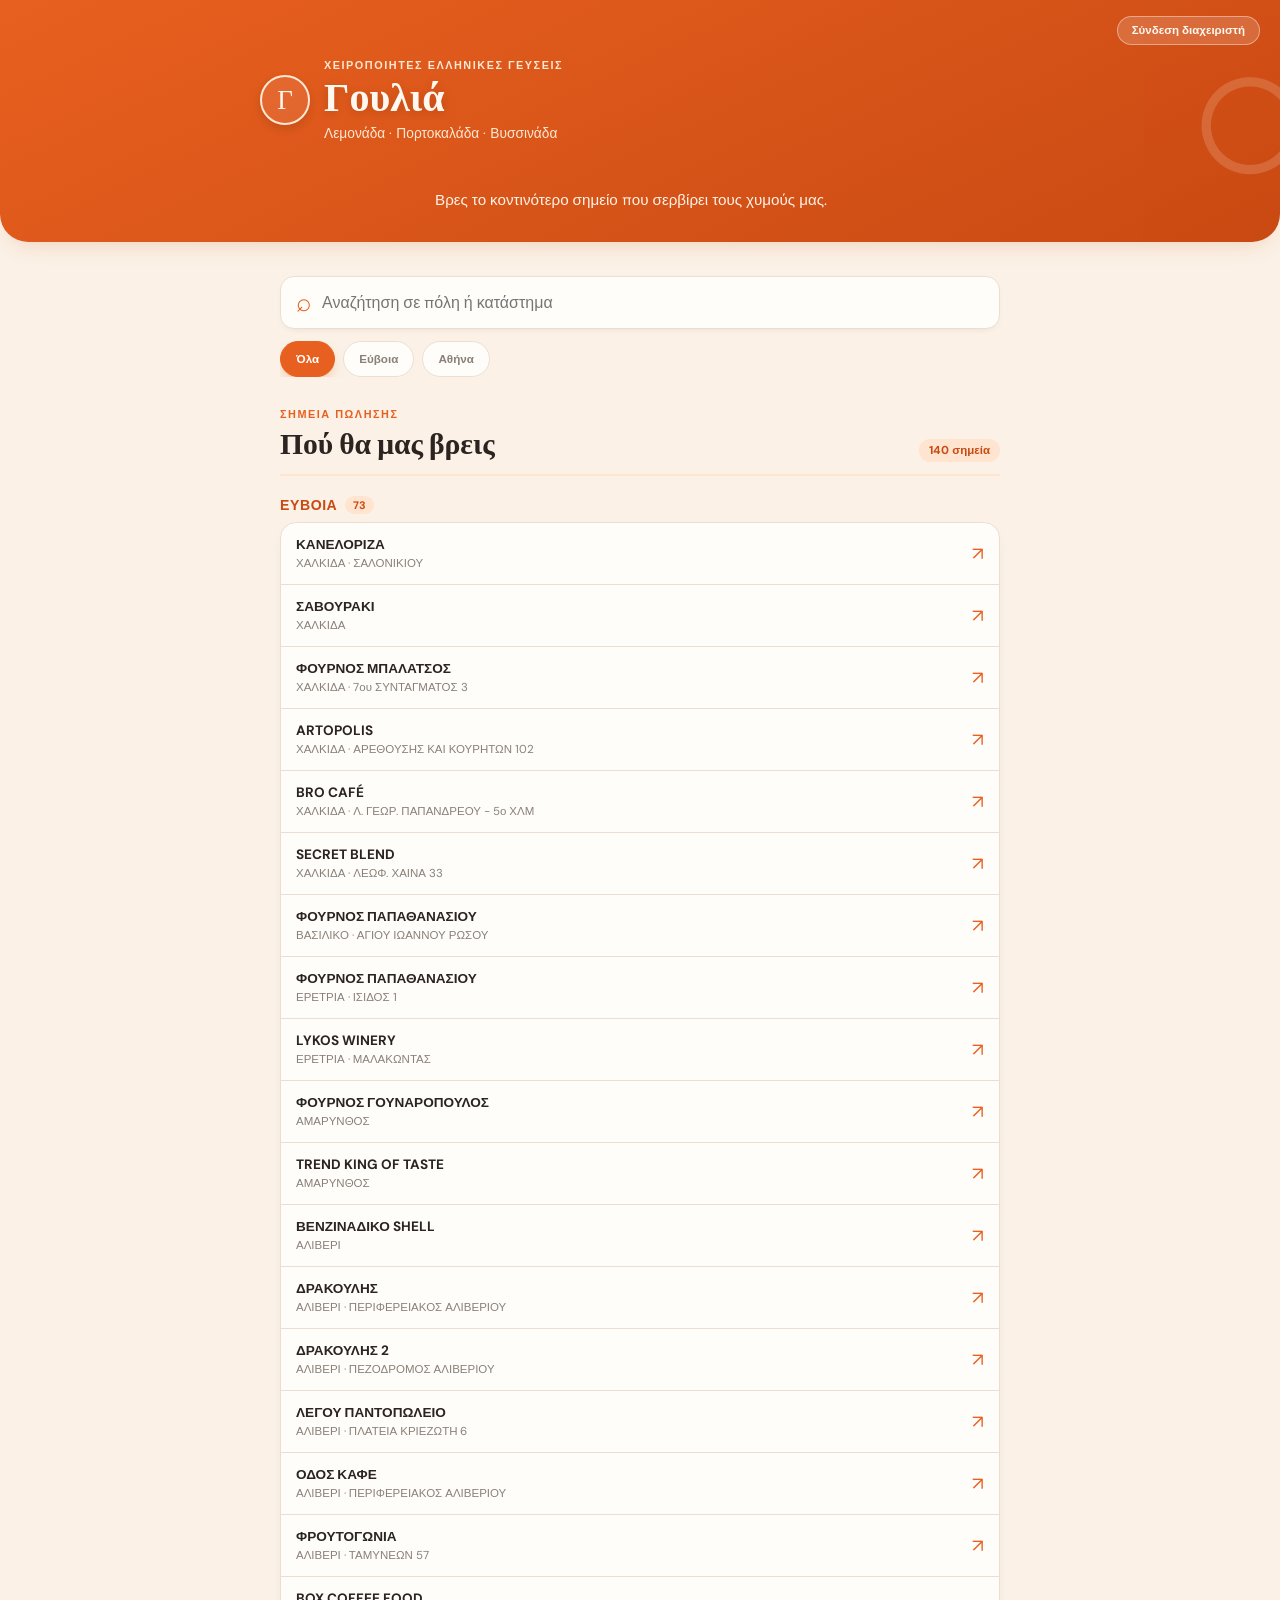
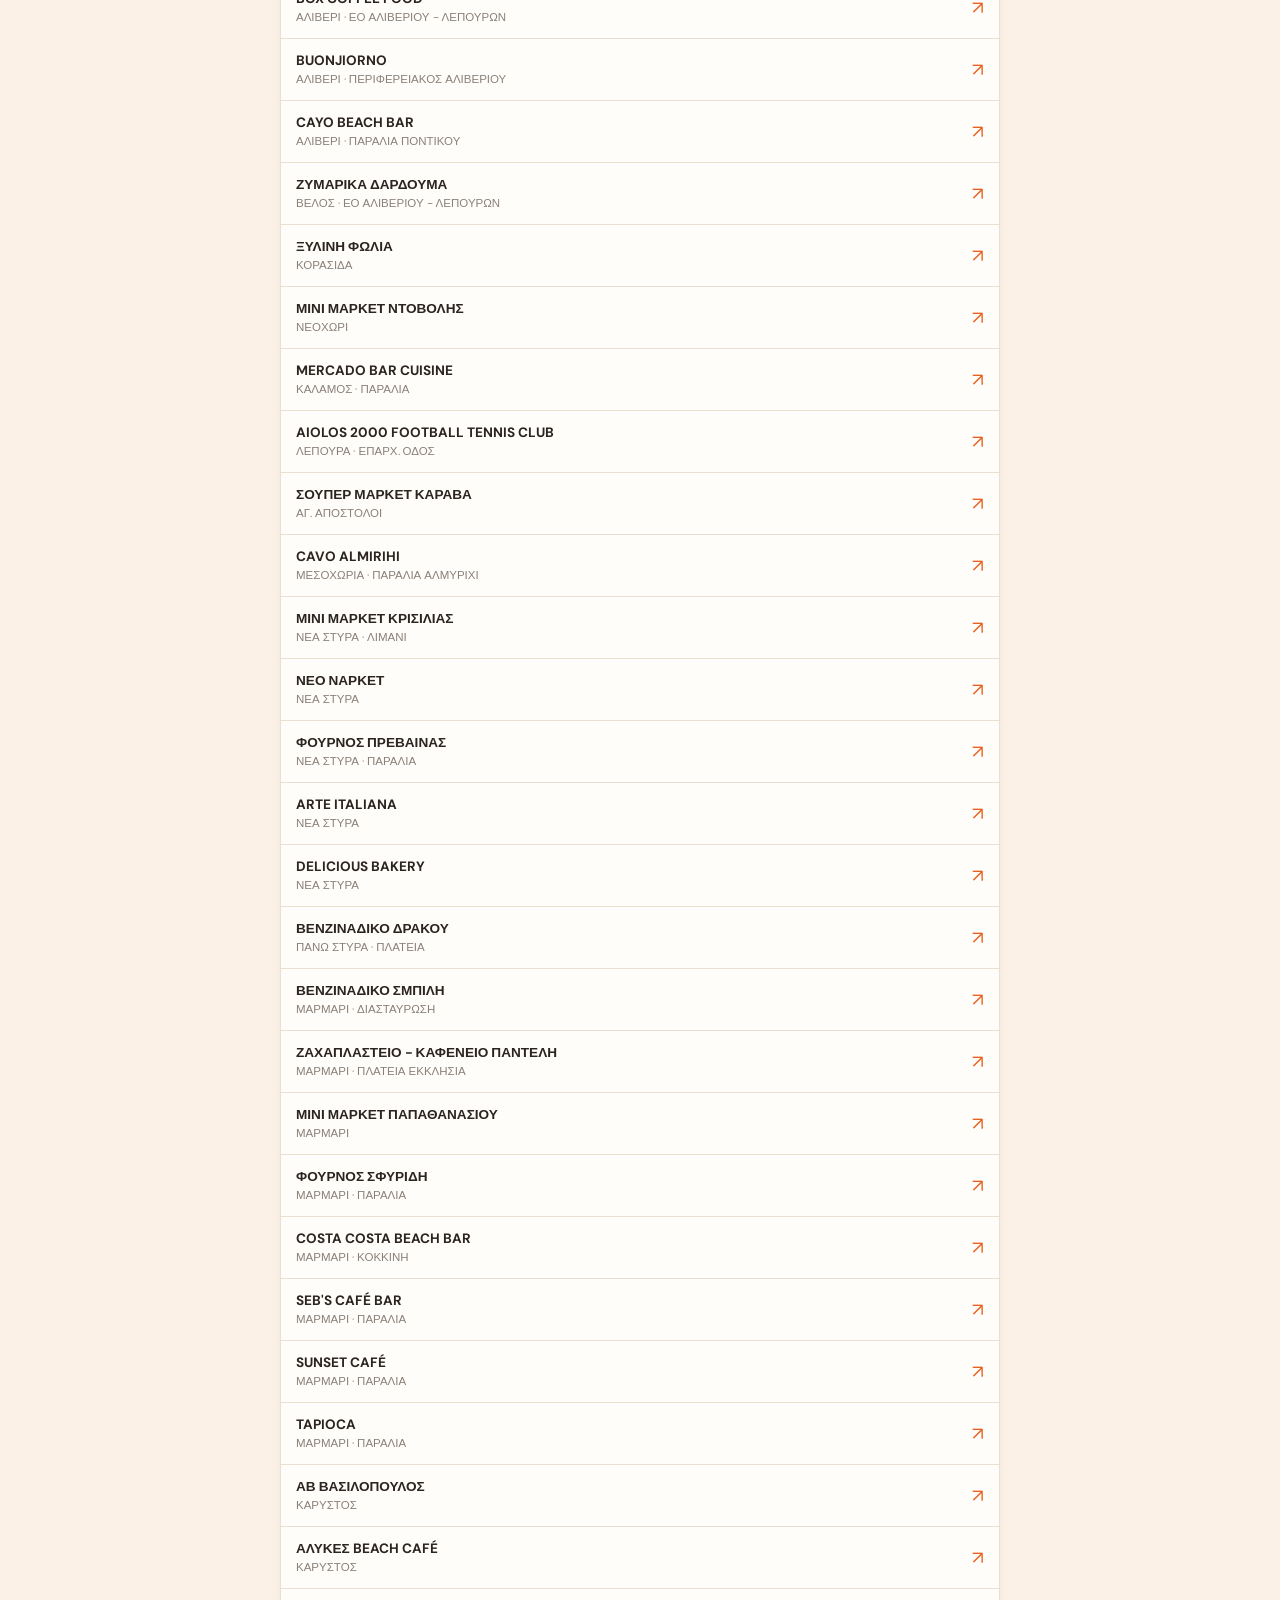
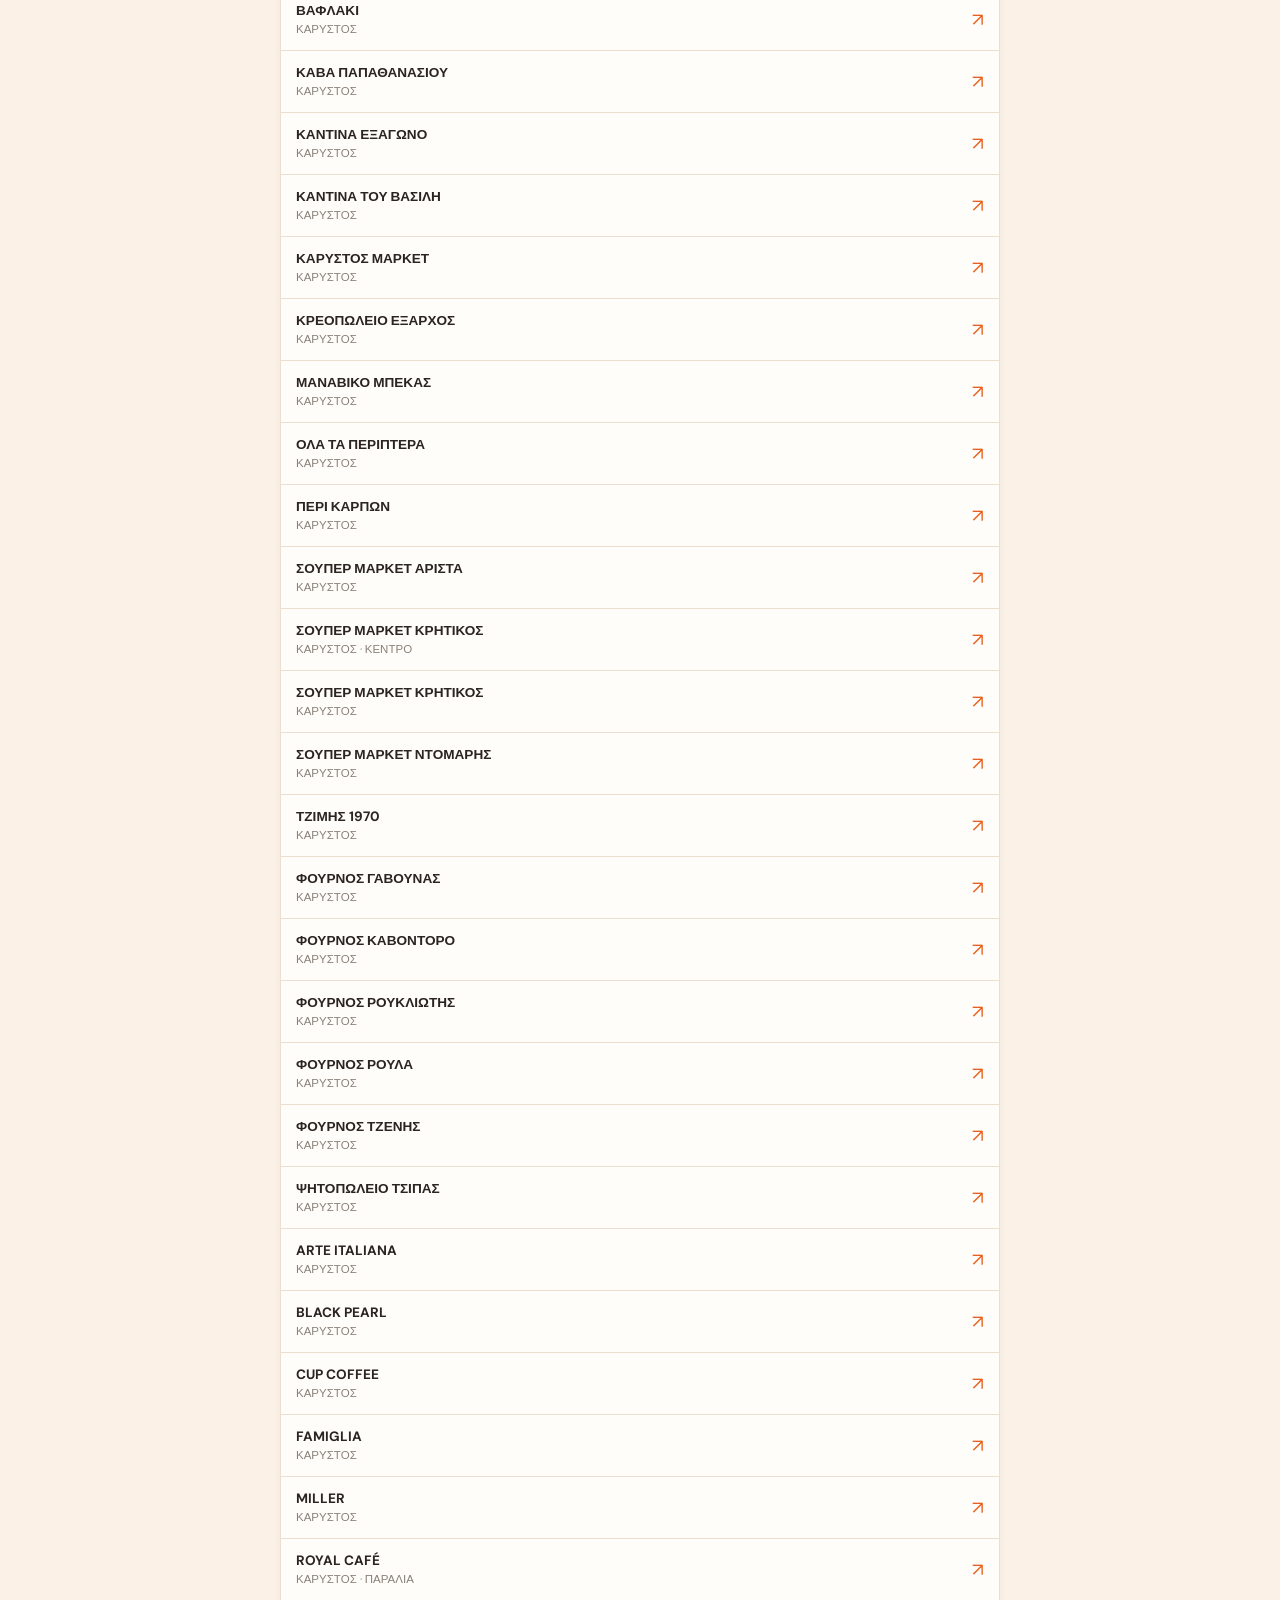
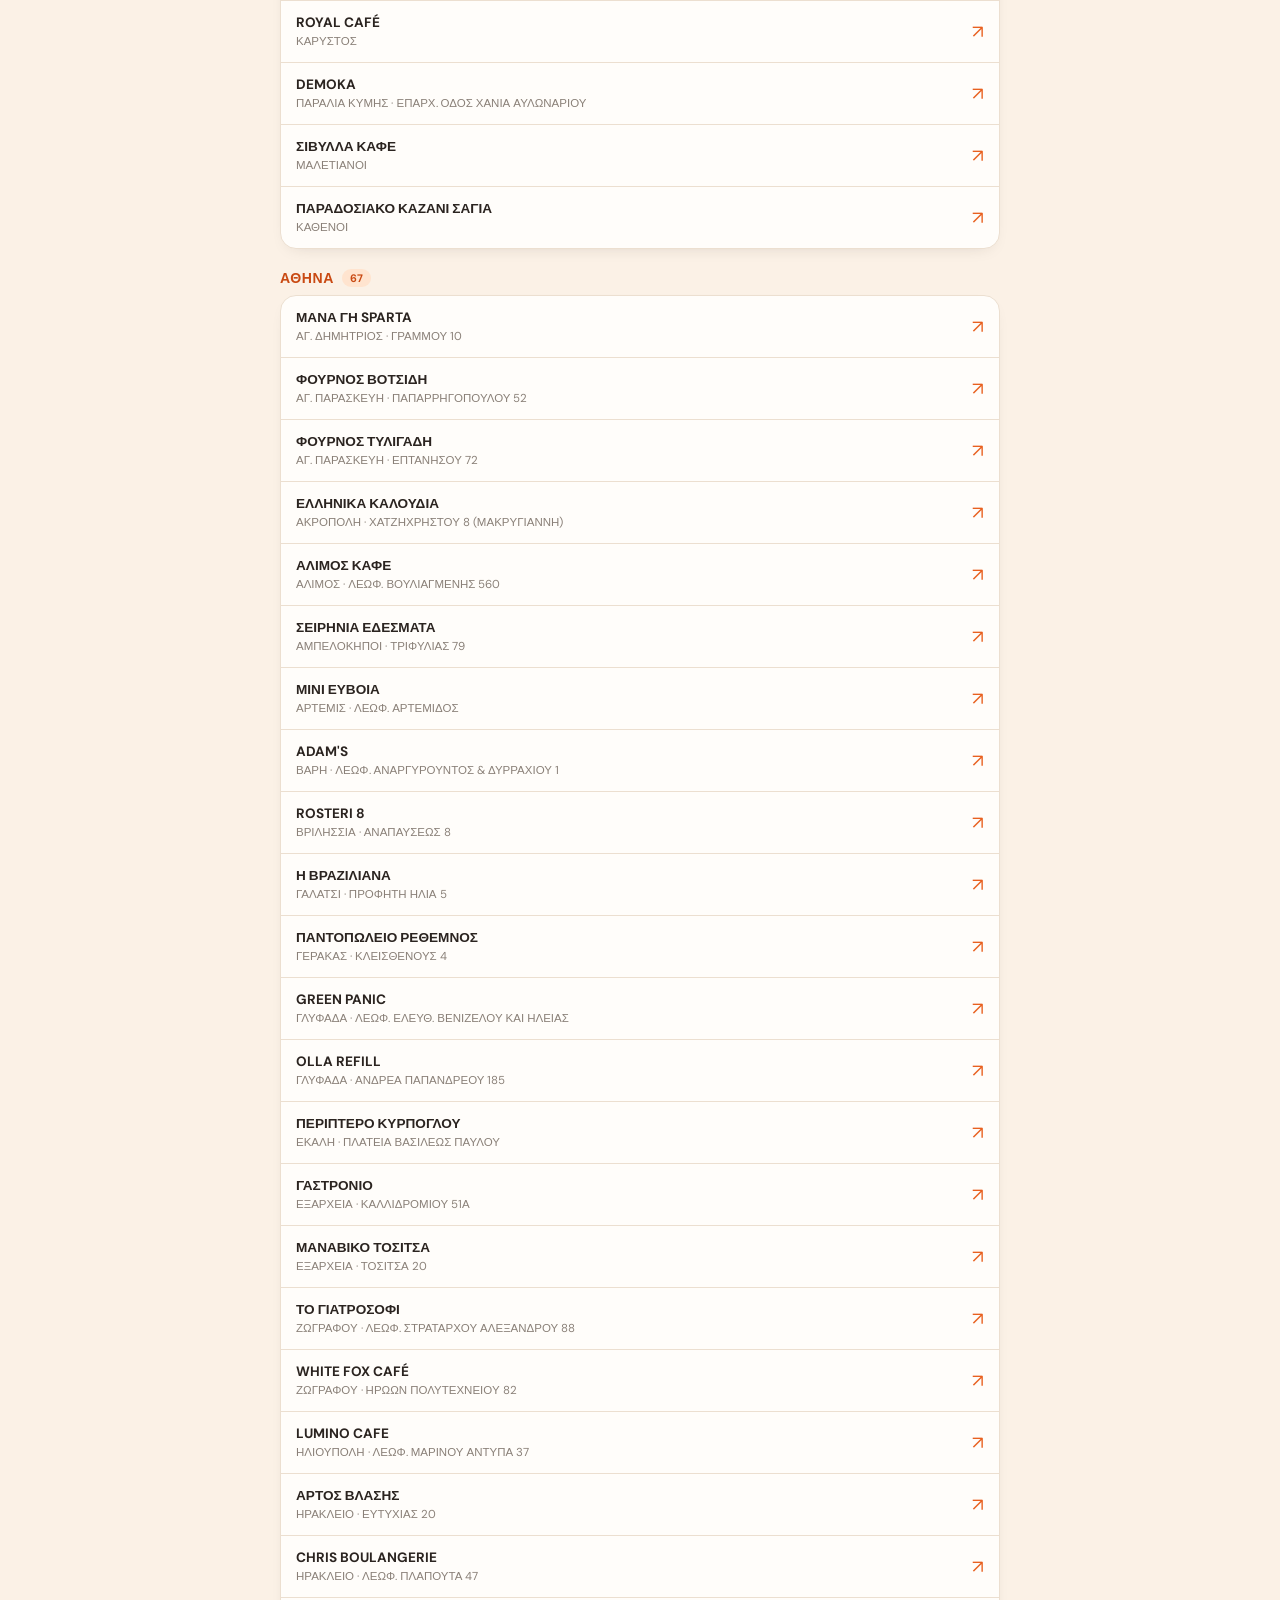
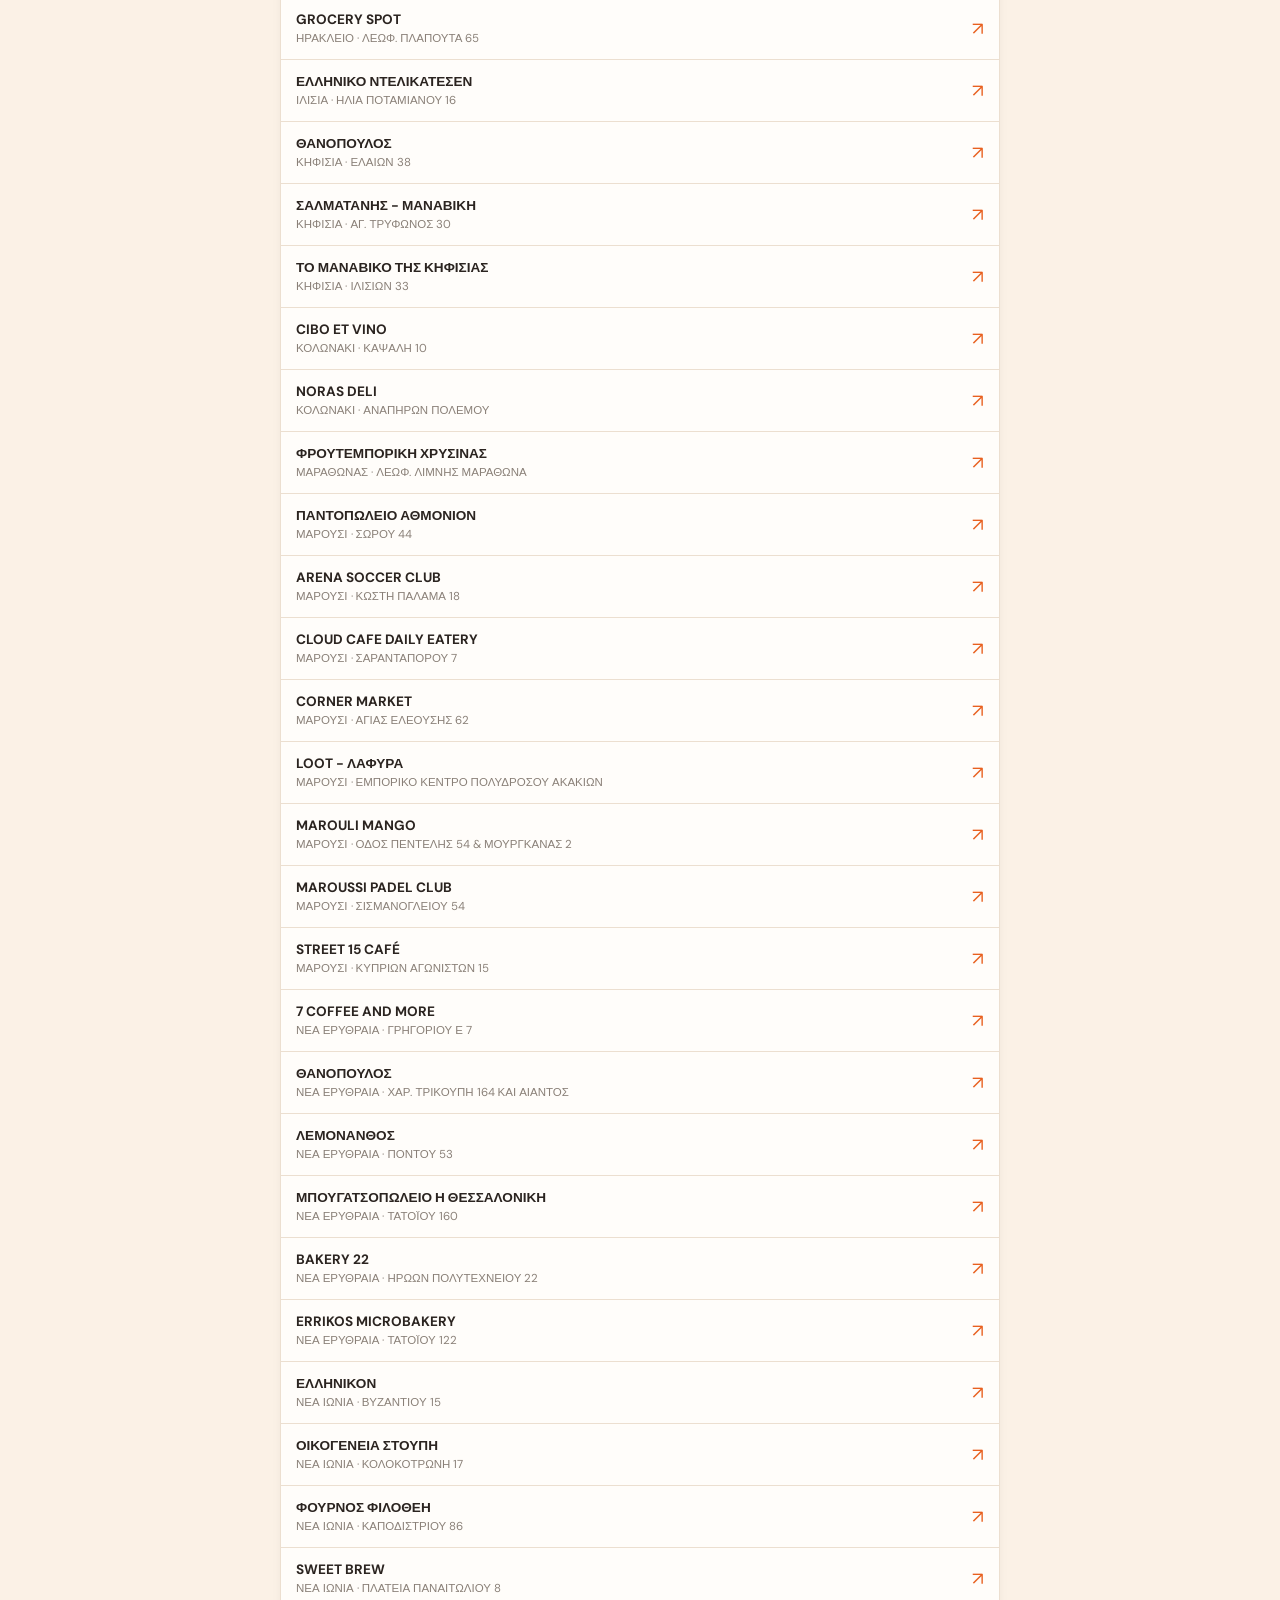
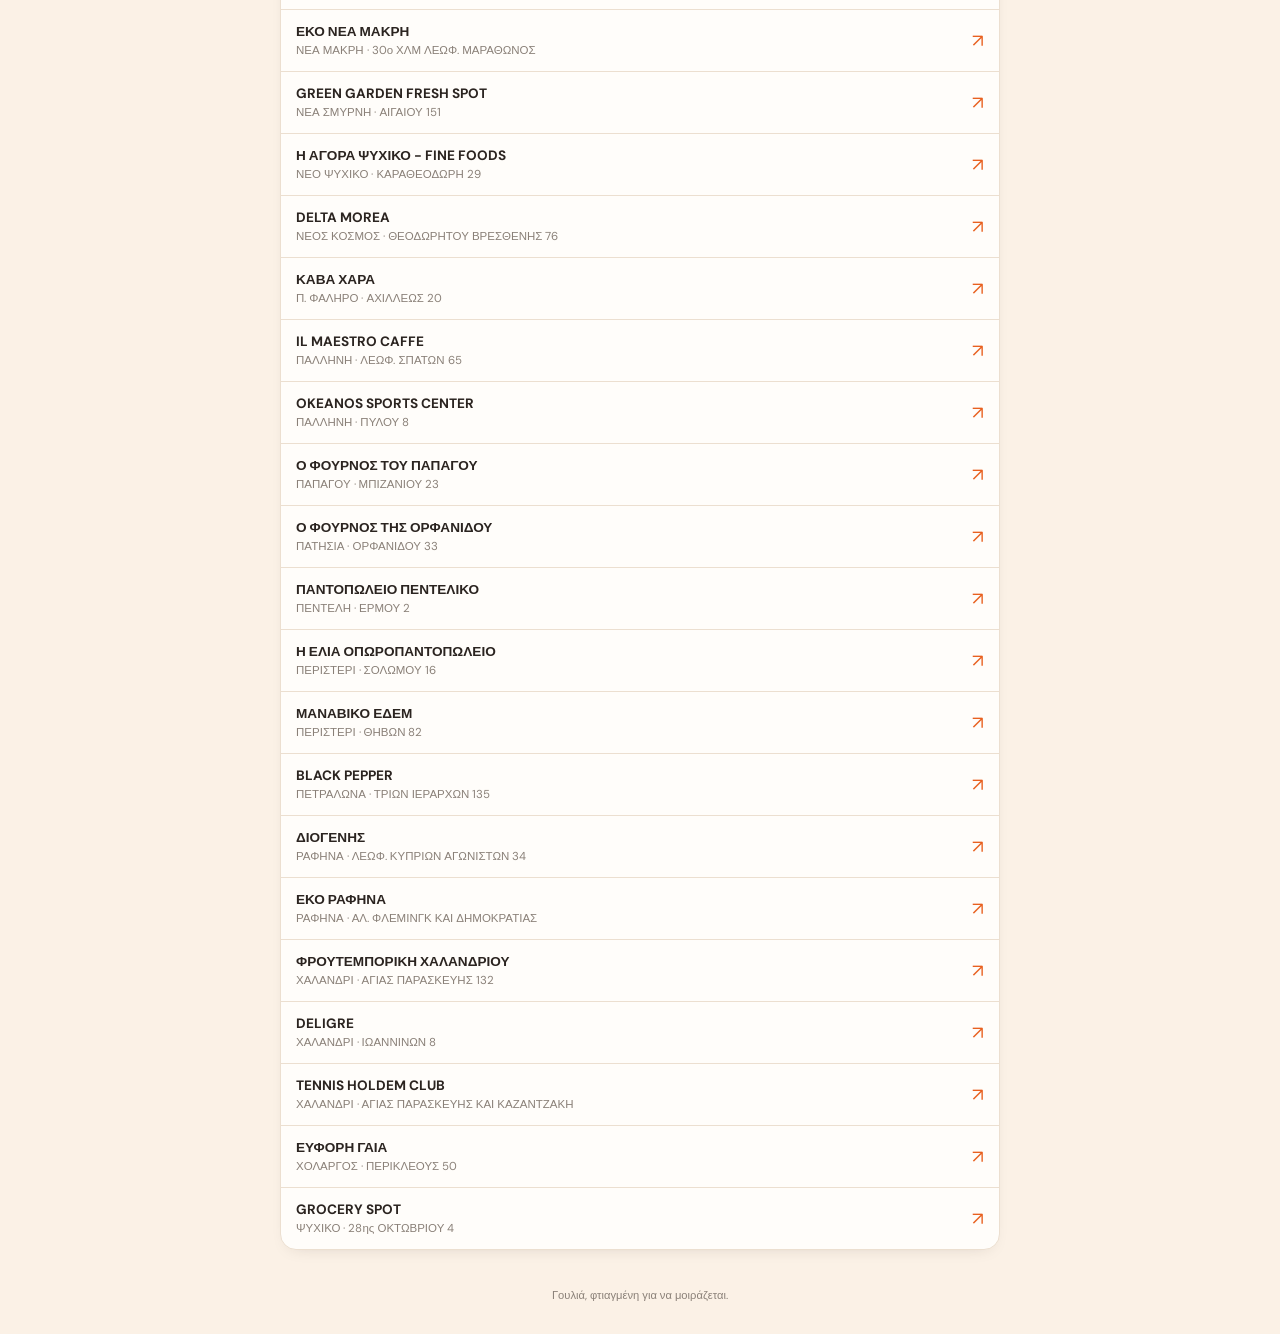
==== index.html @ 00a82ba1 "Update UI" ====
<!DOCTYPE html>
<html lang="el">
<head>
  <meta charset="UTF-8">
  <meta name="viewport" content="width=device-width, initial-scale=1.0">
    <meta name="theme-color" content="#e85d2a">
    <title>Γουλιά | Πού θα μας βρεις</title>
  
  <link rel="stylesheet" href="style.css">
  <link href="https://fonts.googleapis.com/css2?family=Poppins:wght@400;600;700&display=swap" rel="stylesheet">
</head>
<body>

  <header class="hero">
    <a href="?admin=1" id="adminTopLink" class="admin-link-top">Σύνδεση διαχειριστή</a>
    <div class="hero-inner">
      <div class="brand-mark" aria-hidden="true">Γ</div>
      <div>
        <p class="eyebrow">Χειροποίητες ελληνικές γεύσεις</p>
        <h1>Γουλιά</h1>
        <p class="tagline">Λεμονάδα · Πορτοκαλάδα · Βυσσινάδα</p>
      </div>
    </div>
    <div class="hero-copy"><p>Βρες το κοντινότερο σημείο που σερβίρει τους χυμούς μας.</p></div>
  </header>

  <main id="publicView" class="container">
    <section class="toolbar" aria-label="Αναζήτηση σημείων πώλησης">
      <label class="search-field"><span aria-hidden="true">⌕</span><input id="searchInput" type="search" placeholder="Αναζήτηση σε πόλη ή κατάστημα" autocomplete="off"></label>
      <div id="regionFilters" class="region-filters" role="tablist" aria-label="Περιοχή"></div>
    </section>
    <div class="list-heading"><div><p class="eyebrow">Σημεία πώλησης</p><h2>Πού θα μας βρεις</h2></div><span id="resultCount" class="result-count"></span></div>
    <div id="locationsList" class="locations-list"></div>
  </main>

  <main id="loginView" class="container page-view" hidden>
    <div class="list-heading"><div><p class="eyebrow">Περιοχή διαχειριστή</p><h2>Σύνδεση</h2></div></div>
    <form id="loginForm" class="admin-form page-form">
      <label>Όνομα χρήστη<input id="adminUsername" type="text" required autocomplete="username"></label>
      <label>Κωδικός<input id="adminPassword" type="password" required autocomplete="current-password"></label>
      <button class="primary-button" type="submit">Σύνδεση</button>
      <button id="cancelLogin" class="text-button" type="button">Πίσω στη σελίδα</button>
      <p id="loginMessage" class="form-message" role="status"></p>
    </form>
  </main>

  <main id="adminView" class="container page-view" hidden>
    <div class="list-heading"><div><p class="eyebrow">Περιοχή διαχειριστή</p><h2>Διαχείριση καταστημάτων</h2></div><span id="adminCount" class="result-count"></span></div>
    <form id="locationForm" class="admin-form page-form">
      <input type="hidden" id="editingIndex" value="">
      <label>Όνομα καταστήματος<input id="storeName" required></label>
      <label>Πόλη<input id="storeCity" required></label>
      <label>Διεύθυνση / περιοχή<input id="storeAddress"></label>
      <label>Κατηγορία<select id="storeRegion" required></select></label>
      <label id="newRegionLabel" hidden>Νέα κατηγορία<input id="newRegionName" placeholder="π.χ. ΘΕΣΣΑΛΟΝΙΚΗ"></label>
      <div class="form-actions">
        <button id="submitLocation" class="primary-button" type="submit">Προσθήκη καταστήματος</button>
        <button id="cancelEdit" class="text-button" type="button" hidden>Ακύρωση επεξεργασίας</button>
      </div>
      <p id="adminMessage" class="form-message" role="status"></p>
    </form>
    <div id="adminLocationsList" class="admin-list"></div>
  </main>

  <footer class="footer"><span>Γουλιά, φτιαγμένη για να μοιράζεται.</span></footer>

  <script>
    const state = { locations: [], region: 'ALL', query: '' };
    const eviaOrder = ['ΧΑΛΚΙΔΑ', 'ΒΑΣΙΛΙΚΟ', 'ΕΡΕΤΡΙΑ', 'ΑΜΑΡΥΝΘΟΣ', 'ΑΛΙΒΕΡΙ', 'ΒΕΛΟΣ', 'ΚΟΡΑΣΙΔΑ', 'ΝΕΟΧΩΡΙ', 'ΚΑΛΑΜΟΣ', 'ΛΕΠΟΥΡΑ', 'ΑΓ. ΑΠΟΣΤΟΛΟΙ', 'ΜΕΣΟΧΩΡΙΑ', 'ΝΕΑ ΣΤΥΡΑ', 'ΠΑΝΩ ΣΤΥΡΑ', 'ΜΑΡΜΑΡΙ', 'ΚΑΡΥΣΤΟΣ', 'ΠΑΡΑΛΙΑ ΚΥΜΗΣ', 'ΜΑΛΕΤΙΑΝΟΙ', 'ΚΑΘΕΝΟΙ'];
    // Εύβοια πρώτη, μετά Αθήνα (ΑΤΤΙΚΗ) — σταθερή σειρά ανεξάρτητα από τη σειρά στο data.json
    const regionOrder = ['ΕΥΒΟΙΑ', 'ΑΤΤΙΚΗ'];
    const regionLabels = { 'ΕΥΒΟΙΑ': 'Εύβοια', 'ΑΤΤΙΚΗ': 'Αθήνα' };
    const publicView = document.getElementById('publicView');
    const loginView = document.getElementById('loginView');
    const adminView = document.getElementById('adminView');

    async function loadLocations() {
      try {
        const response = await fetch('data.json');
          if (!response.ok) throw new Error('Data unavailable');
        const allLocations = await response.json();
          state.locations = allLocations; renderFilters(); renderLocations();
      } catch (error) {
          document.getElementById('locationsList').innerHTML = '<p class="no-results">Δεν ήταν δυνατή η φόρτωση των σημείων.</p>';
      }
    }

      function normalize(value) { return value.normalize('NFD').replace(/[\u0300-\u036f]/g, '').toLowerCase(); }

      function renderFilters() {
        const regions = ['ALL', ...regionOrder.filter(region => state.locations.some(location => location.region === region))];
        document.getElementById('regionFilters').innerHTML = regions.map(region => `<button class="filter-button ${state.region === region ? 'active' : ''}" data-region="${region}" role="tab" aria-selected="${state.region === region}">${region === 'ALL' ? 'Όλα' : (regionLabels[region] || region)}</button>`).join('');
        document.querySelectorAll('[data-region]').forEach(button => button.addEventListener('click', () => { state.region = button.dataset.region; renderFilters(); renderLocations(); }));
      }

      function renderLocations() {
        const query = normalize(state.query);
        const filtered = state.locations.filter(location => (state.region === 'ALL' || location.region === state.region) && normalize(`${location.name} ${location.city} ${location.address}`).includes(query));
        const grouped = filtered.reduce((groups, location) => { (groups[location.region] ||= []).push(location); return groups; }, {});
      const listContainer = document.getElementById('locationsList');
        document.getElementById('resultCount').textContent = `${filtered.length} σημεία`;
        const regions = regionOrder.filter(region => grouped[region]);
        listContainer.innerHTML = regions.map(region => {
          const items = grouped[region].slice().sort((a, b) => {
            const cityDiff = region === 'ΕΥΒΟΙΑ'
              ? (eviaOrder.indexOf(a.city) < 0 ? 999 : eviaOrder.indexOf(a.city)) - (eviaOrder.indexOf(b.city) < 0 ? 999 : eviaOrder.indexOf(b.city))
              : a.city.localeCompare(b.city, 'el');
            return cityDiff !== 0 ? cityDiff : a.name.localeCompare(b.name, 'el');
          });
          return `<section class="city-group"><div class="city-heading"><h3>${regionLabels[region] || region}</h3><span>${items.length}</span></div><div class="store-list">${items.map(location => `<a class="store-row" href="https://www.google.com/maps/search/?api=1&query=${encodeURIComponent(`${location.name} ${location.address} ${location.city}`)}" target="_blank" rel="noopener"><span class="store-info"><strong>${location.name}</strong><small>${[location.city, location.address].filter(Boolean).join(' · ') || 'Χωρίς καταχωρημένη διεύθυνση'}</small></span><span class="map-arrow" aria-hidden="true">↗</span></a>`).join('')}</div></section>`;
        }).join('') || '<p class="no-results">Δεν βρέθηκαν σημεία με αυτά τα κριτήρια.</p>';
    }

      document.getElementById('searchInput').addEventListener('input', event => { state.query = event.target.value; renderLocations(); });

      let isAdmin = false;

      function updateAdminUI() {
        document.getElementById('adminTopLink').textContent = isAdmin ? 'Αποσύνδεση' : 'Σύνδεση διαχειριστή';
      }

      function showView(view) {
        publicView.hidden = view !== 'public';
        loginView.hidden = view !== 'login';
        adminView.hidden = view !== 'admin';
      }

      function populateRegionSelect() {
        const select = document.getElementById('storeRegion');
        const previousValue = select.value;
        select.innerHTML = regionOrder.map(region => `<option value="${region}">${regionLabels[region] || region}</option>`).join('') + '<option value="__new__">+ Νέα κατηγορία</option>';
        select.value = regionOrder.includes(previousValue) ? previousValue : regionOrder[0];
      }

      function resetLocationForm() {
        document.getElementById('locationForm').reset();
        document.getElementById('editingIndex').value = '';
        document.getElementById('newRegionLabel').hidden = true;
        document.getElementById('submitLocation').textContent = 'Προσθήκη καταστήματος';
        document.getElementById('cancelEdit').hidden = true;
        populateRegionSelect();
      }

      function renderAdminList() {
        document.getElementById('adminCount').textContent = `${state.locations.length} σημεία`;
        document.getElementById('adminLocationsList').innerHTML = state.locations.map((location, index) => `<div class="admin-row"><span class="store-info"><strong>${location.name}</strong><small>${regionLabels[location.region] || location.region} · ${[location.city, location.address].filter(Boolean).join(' · ')}</small></span><span class="admin-row-actions"><button type="button" class="text-button" data-edit="${index}">Επεξεργασία</button><button type="button" class="text-button danger" data-delete="${index}">Διαγραφή</button></span></div>`).join('') || '<p class="no-results">Δεν υπάρχουν καταστήματα.</p>';
        document.querySelectorAll('[data-edit]').forEach(button => button.addEventListener('click', () => startEdit(Number(button.dataset.edit))));
        document.querySelectorAll('[data-delete]').forEach(button => button.addEventListener('click', () => deleteLocation(Number(button.dataset.delete))));
      }

      function startEdit(index) {
        const location = state.locations[index];
        populateRegionSelect();
        if (!regionOrder.includes(location.region)) { regionOrder.push(location.region); regionLabels[location.region] = location.region; populateRegionSelect(); }
        document.getElementById('editingIndex').value = index;
        document.getElementById('storeName').value = location.name;
        document.getElementById('storeCity').value = location.city;
        document.getElementById('storeAddress').value = location.address || '';
        document.getElementById('storeRegion').value = location.region;
        document.getElementById('newRegionLabel').hidden = true;
        document.getElementById('submitLocation').textContent = 'Αποθήκευση αλλαγών';
        document.getElementById('cancelEdit').hidden = false;
        document.getElementById('adminMessage').textContent = '';
        document.getElementById('storeName').focus();
      }

      function deleteLocation(index) {
        if (!confirm(`Διαγραφή του "${state.locations[index].name}";`)) return;
        state.locations.splice(index, 1);
        renderFilters(); renderLocations(); renderAdminList();
        document.getElementById('adminMessage').textContent = 'Διαγράφηκε.';
      }

      if (new URLSearchParams(location.search).has('admin')) showView('login');

      document.getElementById('adminTopLink').addEventListener('click', event => {
        event.preventDefault();
        if (isAdmin) { isAdmin = false; updateAdminUI(); showView('public'); }
        else { showView('login'); }
      });
      document.getElementById('cancelLogin').addEventListener('click', () => showView('public'));
      document.getElementById('loginForm').addEventListener('submit', event => {
        event.preventDefault();
        isAdmin = true;
        event.target.reset();
        document.getElementById('loginMessage').textContent = '';
        updateAdminUI();
        resetLocationForm();
        renderAdminList();
        showView('admin');
      });
      document.getElementById('storeRegion').addEventListener('change', event => {
        const isNew = event.target.value === '__new__';
        document.getElementById('newRegionLabel').hidden = !isNew;
        if (isNew) document.getElementById('newRegionName').focus();
      });
      document.getElementById('cancelEdit').addEventListener('click', () => resetLocationForm());
      document.getElementById('locationForm').addEventListener('submit', event => {
        event.preventDefault();
        let region = document.getElementById('storeRegion').value;
        if (region === '__new__') {
          const typedName = document.getElementById('newRegionName').value.trim();
          if (!typedName) { document.getElementById('adminMessage').textContent = 'Γράψε όνομα κατηγορίας.'; return; }
          region = typedName.toUpperCase();
          if (!regionOrder.includes(region)) { regionOrder.push(region); regionLabels[region] = typedName; }
        }
        const location = { name: document.getElementById('storeName').value, city: document.getElementById('storeCity').value, address: document.getElementById('storeAddress').value, region };
        const editingIndex = document.getElementById('editingIndex').value;
        const message = editingIndex === ''
          ? (state.locations.push(location), 'Προστέθηκε στη λίστα αυτής της συνεδρίας.')
          : (state.locations[Number(editingIndex)] = location, 'Ενημερώθηκε.');
        renderFilters(); renderLocations(); renderAdminList(); resetLocationForm();
        document.getElementById('adminMessage').textContent = message;
      });
    loadLocations();
  </script>
</body>
</html>
---- style.css ----
@import url('https://fonts.googleapis.com/css2?family=DM+Sans:wght@400;500;700&family=Fraunces:opsz,wght@9..144,600&display=swap');

:root {
  --ink: #2b2420;
  --muted: #8a8078;
  --cream: #fbf1e6;
  --paper: #fffdfa;
  --orange: #e8601f;
  --orange-dark: #c94a13;
  --orange-soft: #ffe4cf;
  --line: #ecdfd0;
  --shadow: 0 10px 24px -12px rgba(200, 90, 30, 0.28);
}

* {
  box-sizing: border-box;
  margin: 0;
  padding: 0;
}

body {
  background: var(--cream);
  color: var(--ink);
  font-family: 'DM Sans', sans-serif;
  padding-bottom: 32px;
}

.hero {
  background: linear-gradient(155deg, var(--orange) 0%, var(--orange-dark) 100%);
  color: #fff8f0;
  padding: 44px 20px 32px;
  position: relative;
  overflow: hidden;
  border-radius: 0 0 28px 28px;
  box-shadow: var(--shadow);
}

.admin-link-top {
  position: absolute;
  top: 16px;
  right: 20px;
  z-index: 2;
  color: #fff8f0;
  background: rgba(255, 255, 255, 0.16);
  border: 1px solid rgba(255, 255, 255, 0.4);
  border-radius: 999px;
  padding: 6px 14px;
  font-size: .72rem;
  font-weight: 700;
  text-decoration: none;
  white-space: nowrap;
  transition: background .2s ease;
}

.admin-link-top:hover { background: rgba(255, 255, 255, 0.28); }

.hero::after {
  content: '○';
  color: #ffe8d3;
  font-family: Georgia, serif;
  font-size: 220px;
  line-height: 0;
  position: absolute;
  right: -34px;
  top: 118px;
  transform: rotate(-20deg);
  opacity: .18;
}

.hero-inner, .hero-copy, .container, .footer {
  max-width: 760px;
  margin: 0 auto;
  position: relative;
  z-index: 1;
}

.hero-inner {
  display: flex;
  align-items: center;
  gap: 14px;
}

.brand-mark {
  width: 50px;
  height: 50px;
  border: 2px solid #ffe8d3;
  border-radius: 50%;
  display: grid;
  place-items: center;
  color: #fff8f0;
  background: rgba(255, 255, 255, 0.08);
  font-family: Georgia, serif;
  font-size: 27px;
  box-shadow: 0 4px 10px rgba(0, 0, 0, 0.12);
}

.eyebrow {
  color: var(--orange);
  font-size: .68rem;
  font-weight: 700;
  letter-spacing: .14em;
  text-transform: uppercase;
}

.hero .eyebrow { color: #ffe8d3; }

h1, h2 {
  font-family: 'Fraunces', Georgia, serif;
  font-weight: 600;
}

h1 {
  font-size: 2.5rem;
  line-height: 1;
  margin: 5px 0 7px;
  text-shadow: 0 2px 10px rgba(0, 0, 0, 0.15);
}

.tagline { color: #ffe8d3; font-size: .86rem; }

.hero-copy {
  margin-top: 34px;
  font-size: .95rem;
  max-width: 410px;
  color: #fff3e8;
}

.container { padding: 26px 20px 10px; }

.toolbar { margin-bottom: 30px; }

.search-field {
  display: flex;
  align-items: center;
  gap: 10px;
  background: var(--paper);
  border: 1px solid var(--line);
  border-radius: 14px;
  padding: 0 15px;
  box-shadow: 0 3px 10px -6px rgba(43, 36, 32, 0.18);
  transition: border-color .2s ease, box-shadow .2s ease;
}

.search-field:focus-within {
  border-color: var(--orange);
  box-shadow: 0 0 0 3px var(--orange-soft);
}

.search-field span { color: var(--orange); font-size: 1.65rem; line-height: 1; }

.search-field input {
  border: 0;
  outline: 0;
  background: transparent;
  width: 100%;
  padding: 15px 0;
  font: inherit;
  color: var(--ink);
}

.region-filters {
  display: flex;
  gap: 8px;
  margin-top: 12px;
  overflow-x: auto;
  scrollbar-width: none;
}

.filter-button {
  background: var(--paper);
  border: 1px solid var(--line);
  color: var(--muted);
  cursor: pointer;
  font: 700 .73rem 'DM Sans', sans-serif;
  padding: 9px 15px;
  border-radius: 999px;
  white-space: nowrap;
  transition: all .2s ease;
}

.filter-button.active, .filter-button:hover {
  background: var(--orange);
  border-color: var(--orange);
  color: white;
  box-shadow: 0 6px 14px -6px rgba(232, 96, 31, 0.55);
}

.list-heading {
  display: flex;
  align-items: end;
  justify-content: space-between;
  border-bottom: 2px solid var(--orange-soft);
  padding-bottom: 12px;
  margin-bottom: 7px;
}

.list-heading h2 { font-size: 1.85rem; margin-top: 4px; }

.result-count {
  color: var(--orange-dark);
  background: var(--orange-soft);
  font-size: .72rem;
  font-weight: 700;
  padding: 4px 10px;
  border-radius: 999px;
}

.city-group { margin-top: 20px; }

.city-heading {
  display: flex;
  align-items: center;
  gap: 8px;
  margin-bottom: 8px;
}

.city-heading h3 {
  font-size: .88rem;
  letter-spacing: .04em;
  text-transform: uppercase;
  color: var(--orange-dark);
}

.city-heading span {
  background: var(--orange-soft);
  color: var(--orange-dark);
  font-size: .68rem;
  font-weight: 700;
  padding: 2px 8px;
  border-radius: 999px;
}

.store-list {
  background: var(--paper);
  border: 1px solid var(--line);
  border-radius: 16px;
  overflow: hidden;
  box-shadow: 0 6px 18px -12px rgba(43, 36, 32, 0.25);
}

.store-row {
  align-items: center;
  border-bottom: 1px solid var(--line);
  color: var(--ink);
  display: flex;
  justify-content: space-between;
  gap: 14px;
  padding: 13px 15px;
  text-decoration: none;
  transition: background .15s ease, padding-left .15s ease;
}

.store-row:last-child { border-bottom: 0; }

.store-row:hover {
  background: var(--orange-soft);
  padding-left: 19px;
}

.store-info { display: grid; gap: 3px; min-width: 0; }
.store-info strong { font-size: .85rem; font-weight: 700; }

.store-info small {
  color: var(--muted);
  font-size: .72rem;
  overflow: hidden;
  text-overflow: ellipsis;
  white-space: nowrap;
}

.map-arrow {
  color: var(--orange);
  font-size: 1.15rem;
  transition: transform .15s ease;
}

.store-row:hover .map-arrow { transform: translate(2px, -2px); }

.no-results { color: var(--muted); padding: 30px 0; text-align: center; }

.footer {
  color: var(--muted);
  display: flex;
  justify-content: center;
  font-size: .7rem;
  gap: 15px;
  padding: 28px 20px 0;
}

.page-view { max-width: 560px; }

.page-form {
  background: var(--paper);
  border: 1px solid var(--line);
  border-radius: 16px;
  padding: 22px;
  box-shadow: 0 6px 18px -12px rgba(43, 36, 32, 0.25);
  margin-bottom: 20px;
}

.admin-form { display: grid; gap: 13px; }

.form-actions { display: flex; align-items: center; gap: 14px; }

.admin-form label {
  display: grid;
  font-size: .75rem;
  font-weight: 700;
  gap: 5px;
}

.admin-form input,
.admin-form select {
  border: 1px solid var(--line);
  border-radius: 10px;
  font: inherit;
  padding: 11px;
  background: var(--paper);
  color: var(--ink);
}

.admin-form input:focus,
.admin-form select:focus {
  outline: none;
  border-color: var(--orange);
  box-shadow: 0 0 0 3px var(--orange-soft);
}

.primary-button {
  background: var(--orange);
  border: 0;
  border-radius: 10px;
  color: white;
  cursor: pointer;
  font: 700 .8rem 'DM Sans', sans-serif;
  padding: 12px;
  box-shadow: 0 8px 16px -8px rgba(232, 96, 31, 0.6);
  transition: transform .15s ease;
}

.primary-button:hover { transform: translateY(-1px); }

.text-button {
  background: none;
  border: 0;
  color: var(--muted);
  cursor: pointer;
  font: inherit;
  font-size: .75rem;
  text-align: left;
}

.form-message { color: var(--orange-dark); font-size: .75rem; min-height: 17px; }

.admin-list {
  background: var(--paper);
  border: 1px solid var(--line);
  border-radius: 16px;
  overflow: hidden;
  box-shadow: 0 6px 18px -12px rgba(43, 36, 32, 0.25);
}

.admin-row {
  align-items: center;
  border-bottom: 1px solid var(--line);
  display: flex;
  justify-content: space-between;
  gap: 14px;
  padding: 13px 15px;
}

.admin-row:last-child { border-bottom: 0; }

.admin-row-actions { display: flex; gap: 12px; flex-shrink: 0; }

.text-button.danger { color: var(--orange-dark); }

@media (min-width: 700px) {
  .hero { padding-top: 58px; }
  .hero-copy { margin-top: 48px; }
  .container { padding-top: 34px; }
}
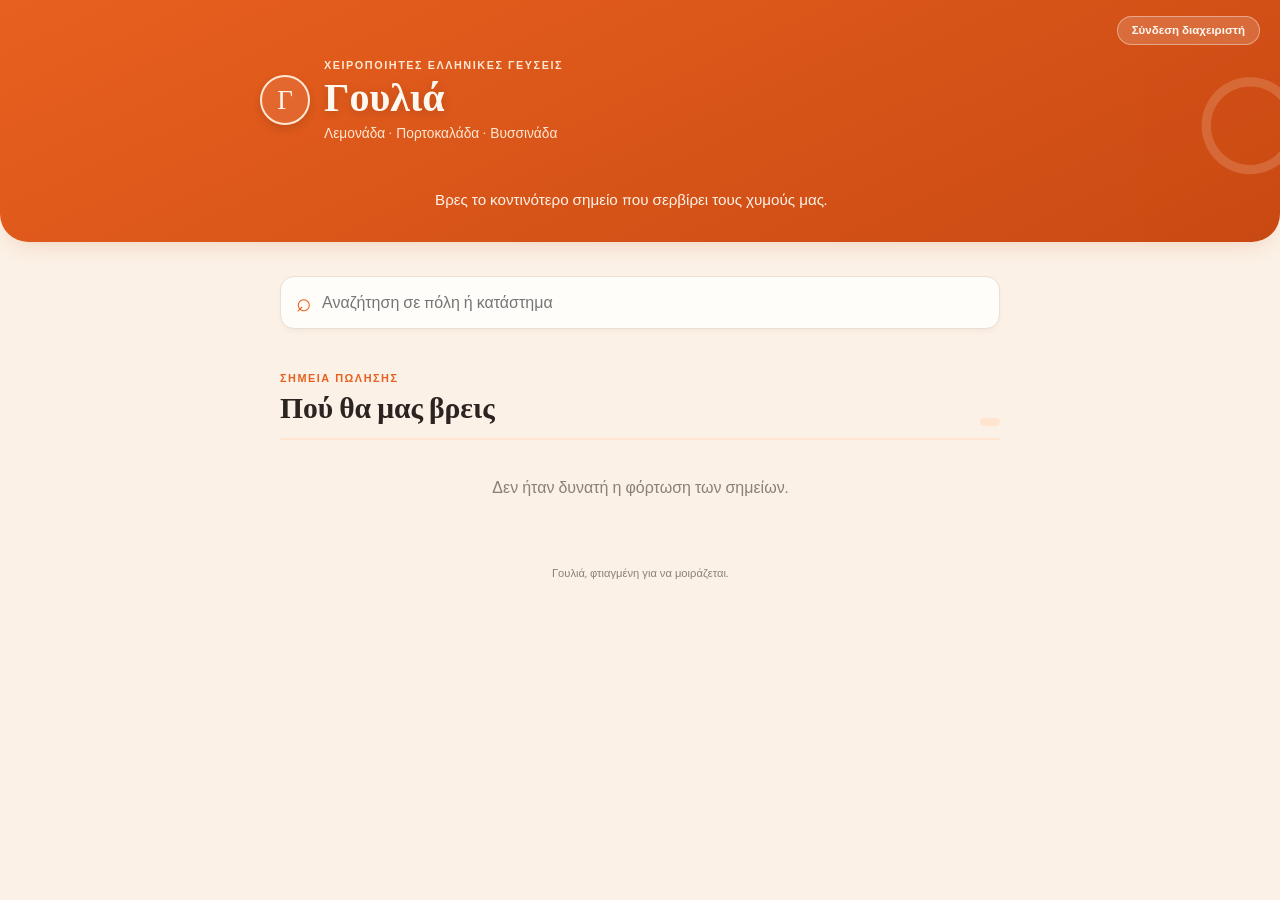
==== commit e146bf20: "Update DB" ====
--- a/index.html
+++ b/index.html
@@ -46,6 +46,7 @@
 
   <main id="adminView" class="container page-view" hidden>
     <div class="list-heading"><div><p class="eyebrow">Περιοχή διαχειριστή</p><h2>Διαχείριση καταστημάτων</h2></div><span id="adminCount" class="result-count"></span></div>
+    <p class="save-hint">Οι αλλαγές ζουν προσωρινά σε αυτή τη σελίδα. Πάτησε <strong>"Λήψη data.json"</strong> και αντικατέστησε το αρχείο <code>data.json</code> στον φάκελο του project για να αποθηκευτούν μόνιμα.</p>
     <form id="locationForm" class="admin-form page-form">
       <input type="hidden" id="editingIndex" value="">
       <label>Όνομα καταστήματος<input id="storeName" required></label>
@@ -59,6 +60,9 @@
       </div>
       <p id="adminMessage" class="form-message" role="status"></p>
     </form>
+    <div class="admin-list-header">
+      <button id="downloadData" class="text-button" type="button">⬇ Λήψη data.json</button>
+    </div>
     <div id="adminLocationsList" class="admin-list"></div>
   </main>
 
@@ -76,7 +80,7 @@
 
     async function loadLocations() {
       try {
-        const response = await fetch('data.json');
+        const response = await fetch(`data.json?t=${Date.now()}`, { cache: 'no-store' });
           if (!response.ok) throw new Error('Data unavailable');
         const allLocations = await response.json();
           state.locations = allLocations; renderFilters(); renderLocations();
@@ -171,6 +175,16 @@
         document.getElementById('adminMessage').textContent = 'Διαγράφηκε.';
       }
 
+      document.getElementById('downloadData').addEventListener('click', () => {
+        const blob = new Blob([JSON.stringify(state.locations, null, 2)], { type: 'application/json' });
+        const url = URL.createObjectURL(blob);
+        const link = document.createElement('a');
+        link.href = url;
+        link.download = 'data.json';
+        link.click();
+        URL.revokeObjectURL(url);
+      });
+
       if (new URLSearchParams(location.search).has('admin')) showView('login');
 
       document.getElementById('adminTopLink').addEventListener('click', event => {
--- a/style.css
+++ b/style.css
@@ -302,6 +302,27 @@
 
 .form-actions { display: flex; align-items: center; gap: 14px; }
 
+.save-hint {
+  background: var(--orange-soft);
+  color: var(--orange-dark);
+  font-size: .75rem;
+  padding: 10px 14px;
+  border-radius: 10px;
+  margin-bottom: 16px;
+}
+
+.save-hint code {
+  background: rgba(255, 255, 255, 0.6);
+  padding: 1px 5px;
+  border-radius: 4px;
+}
+
+.admin-list-header {
+  display: flex;
+  justify-content: flex-end;
+  margin-bottom: 8px;
+}
+
 .admin-form label {
   display: grid;
   font-size: .75rem;
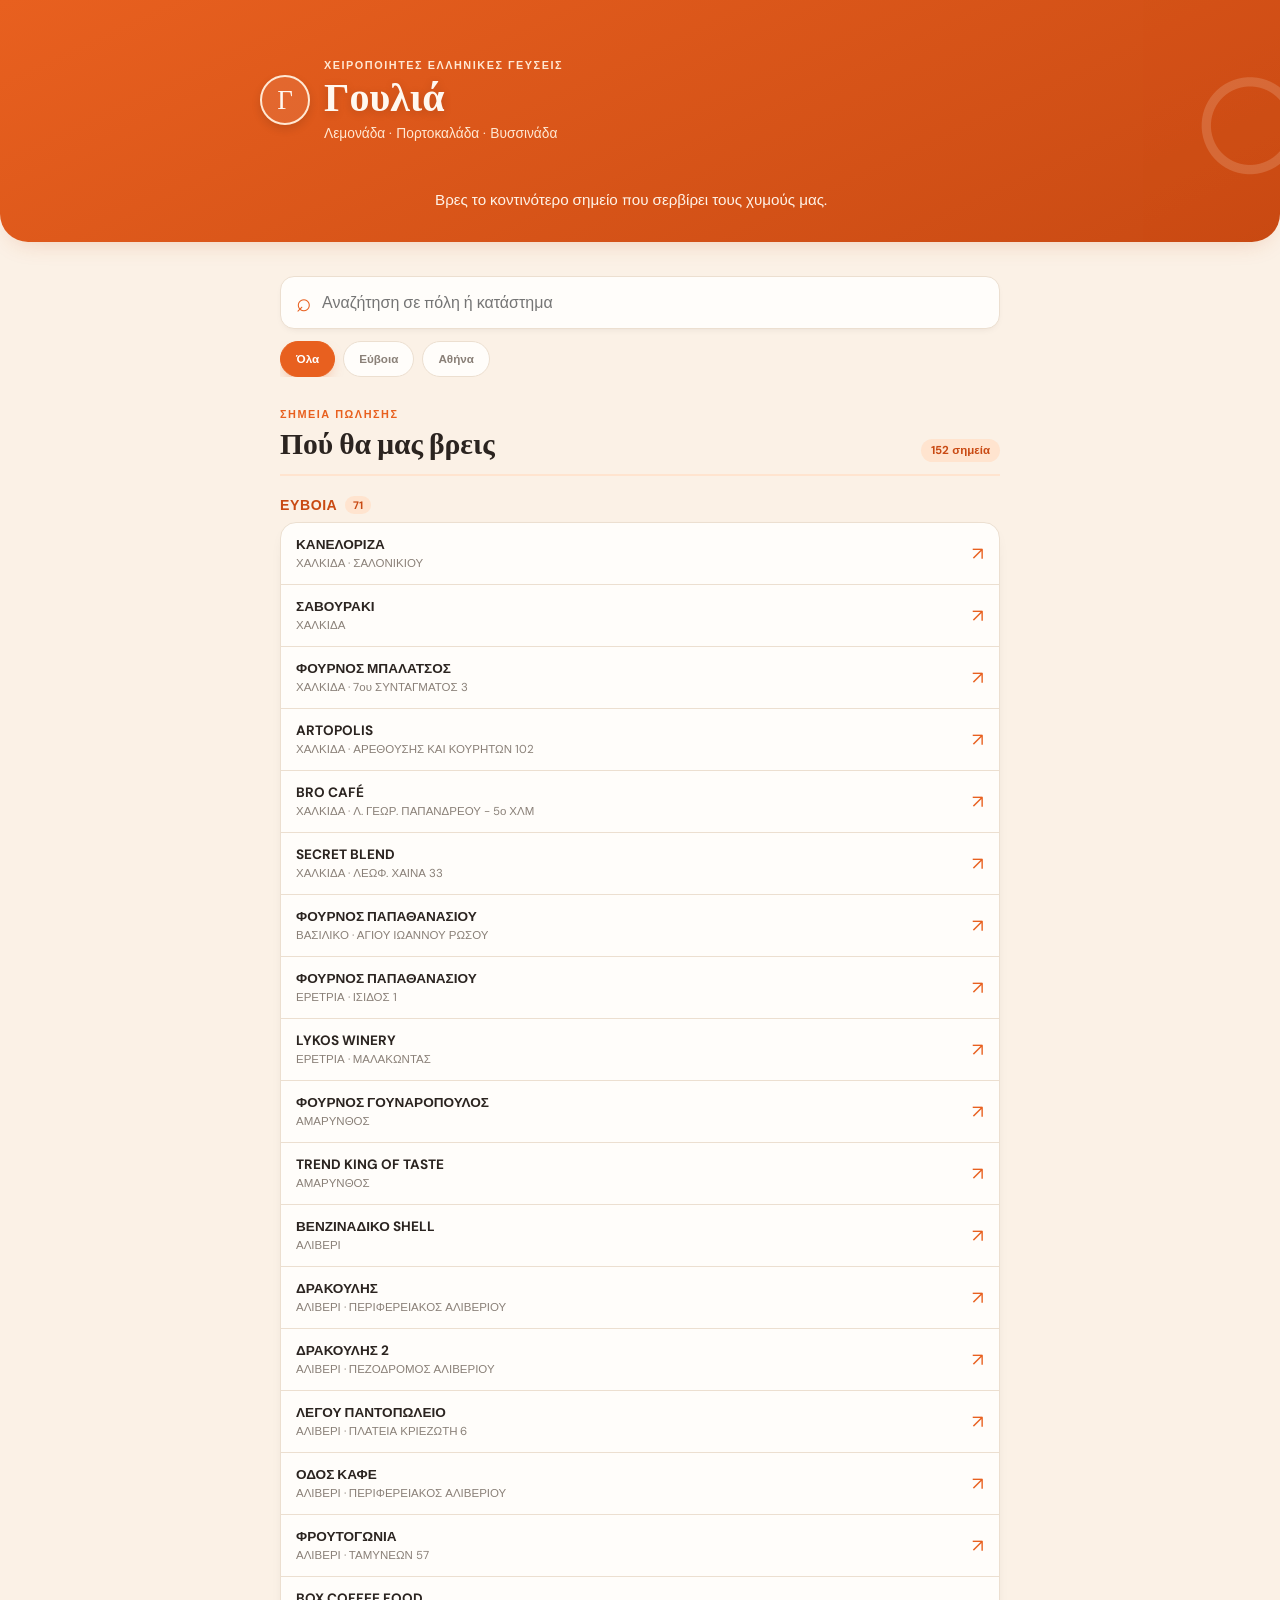
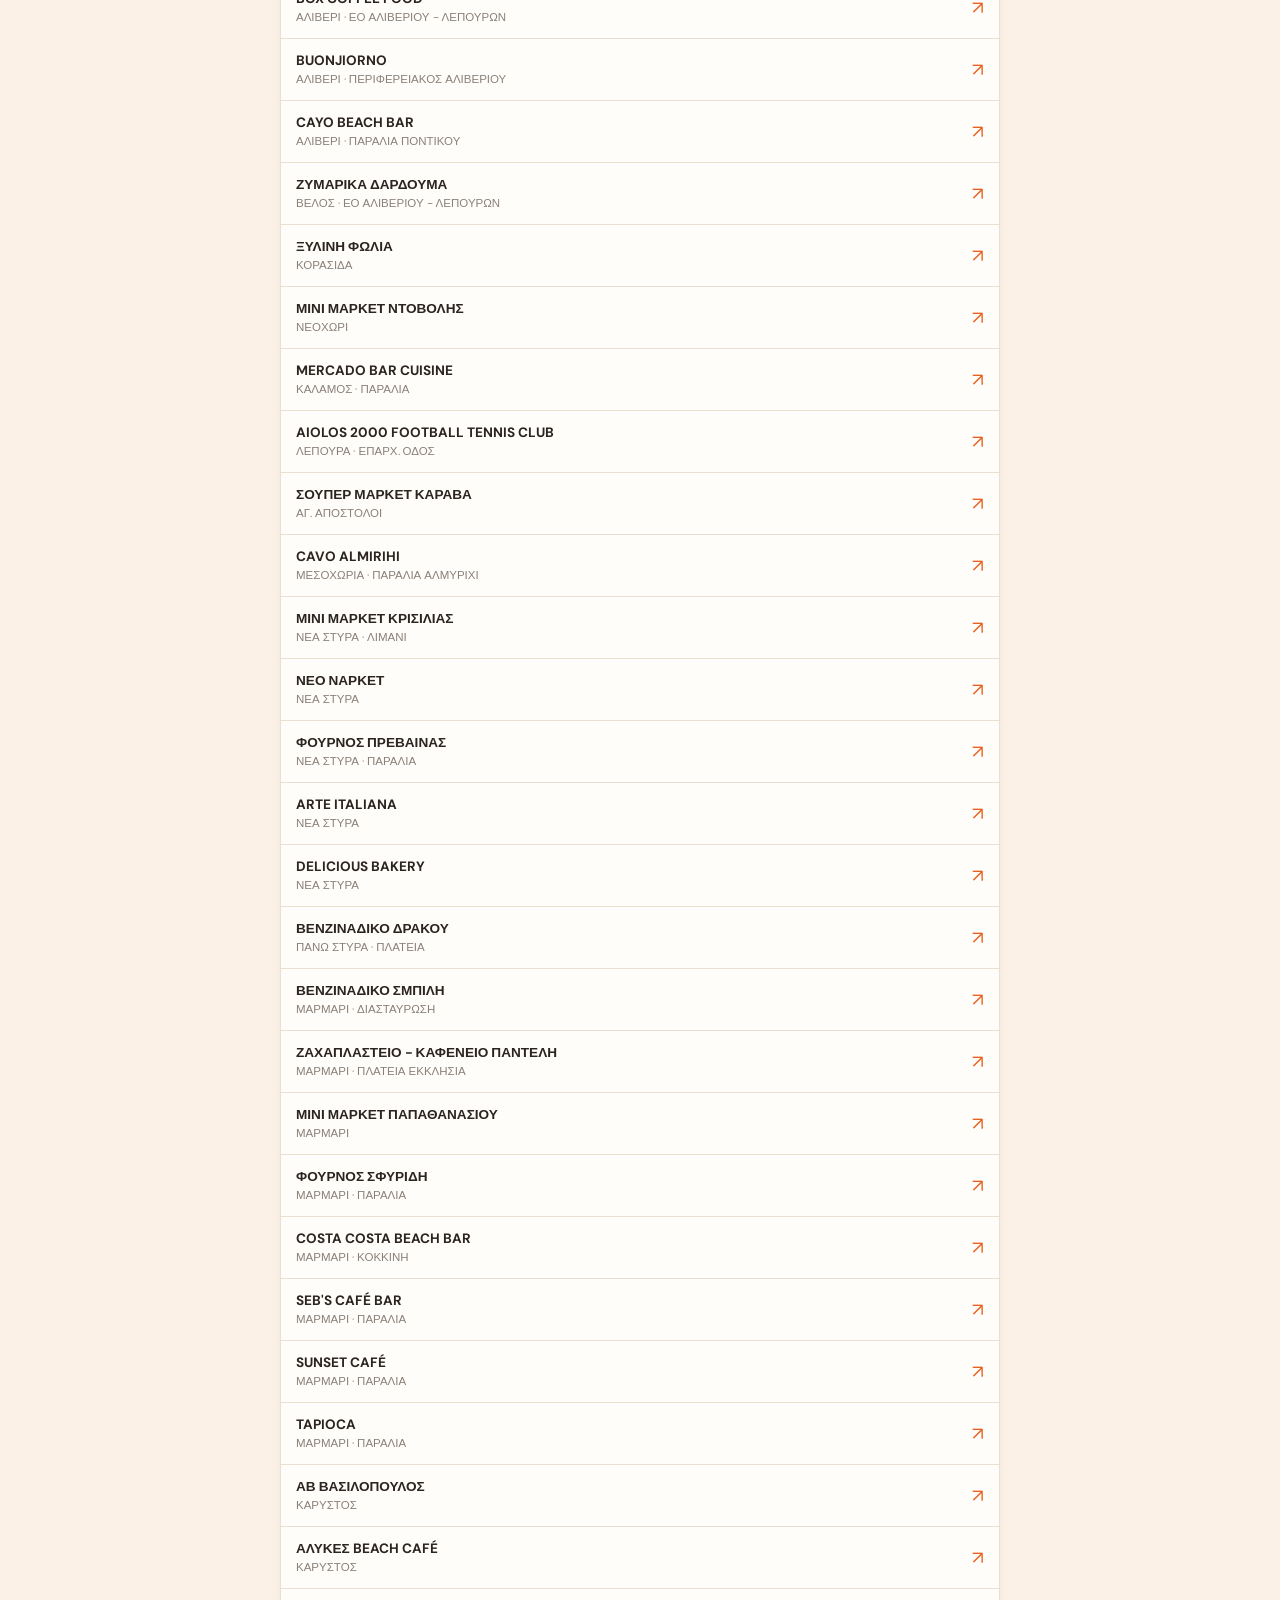
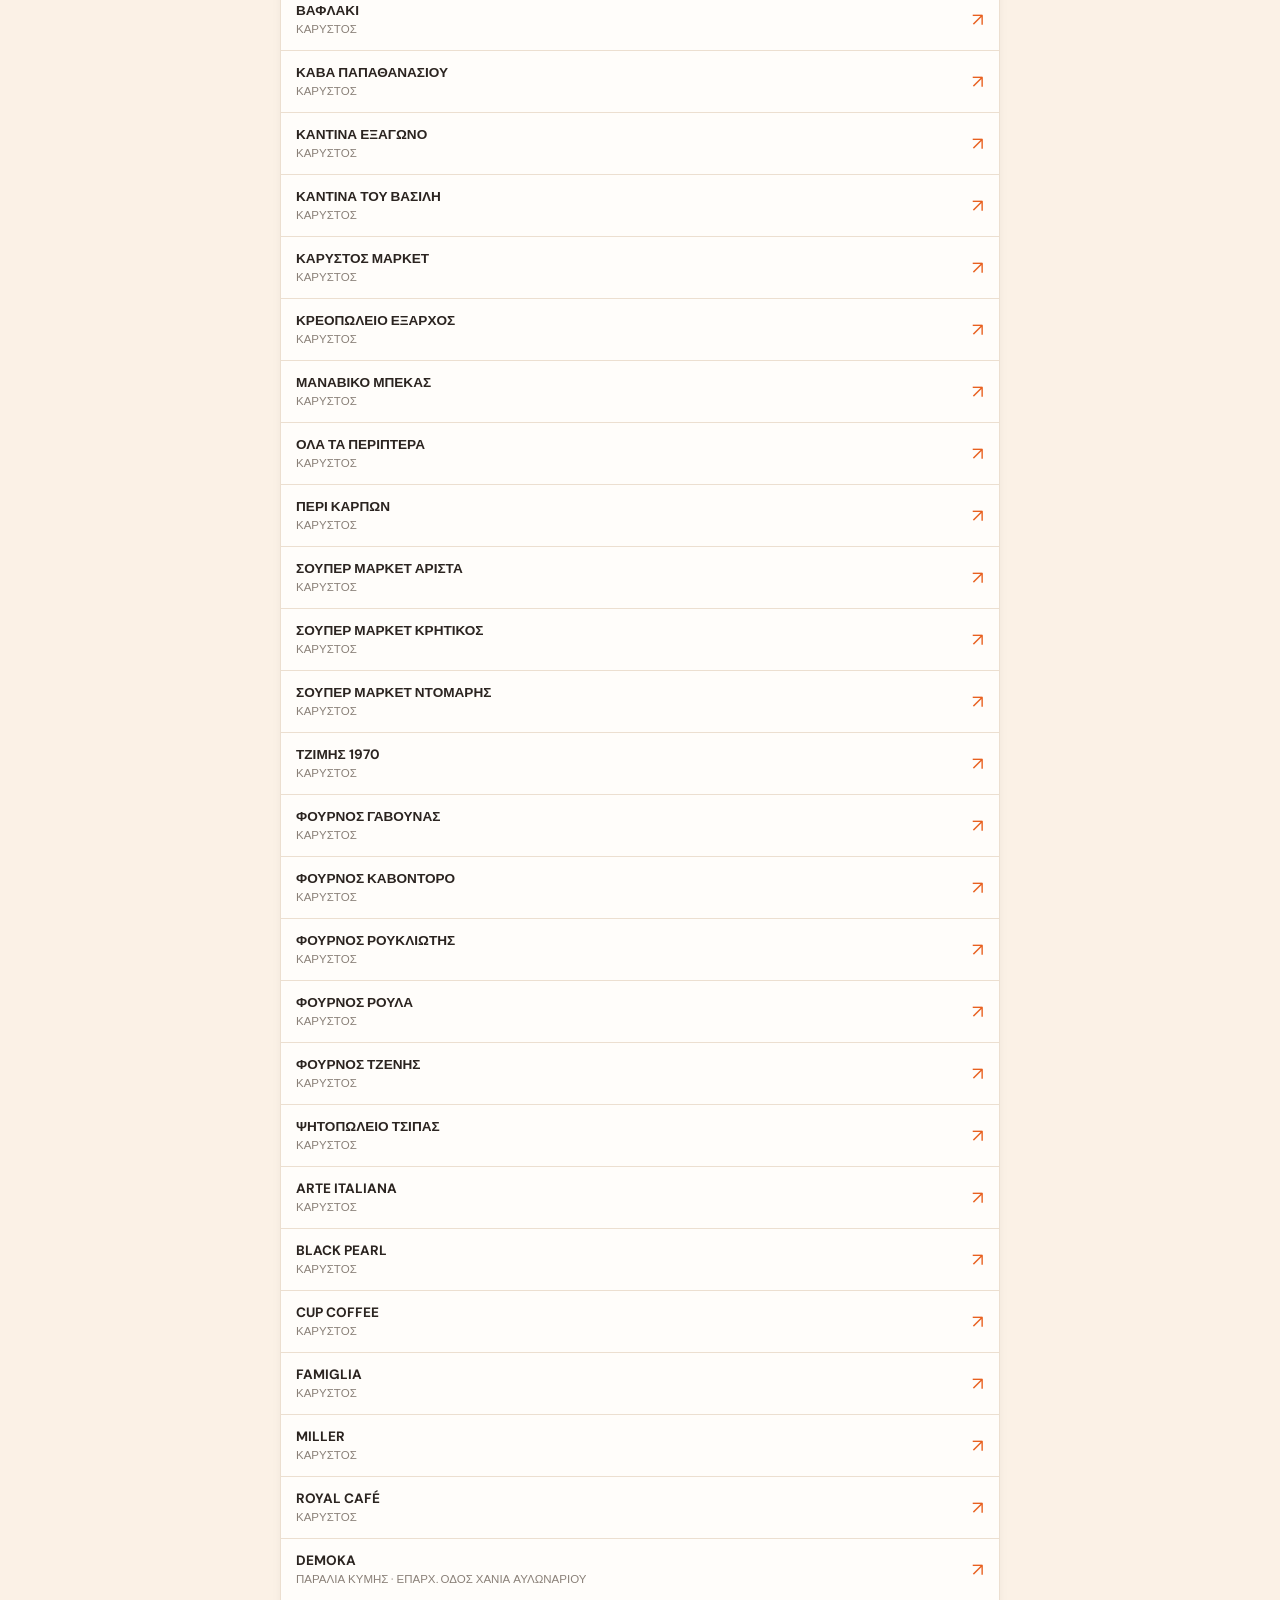
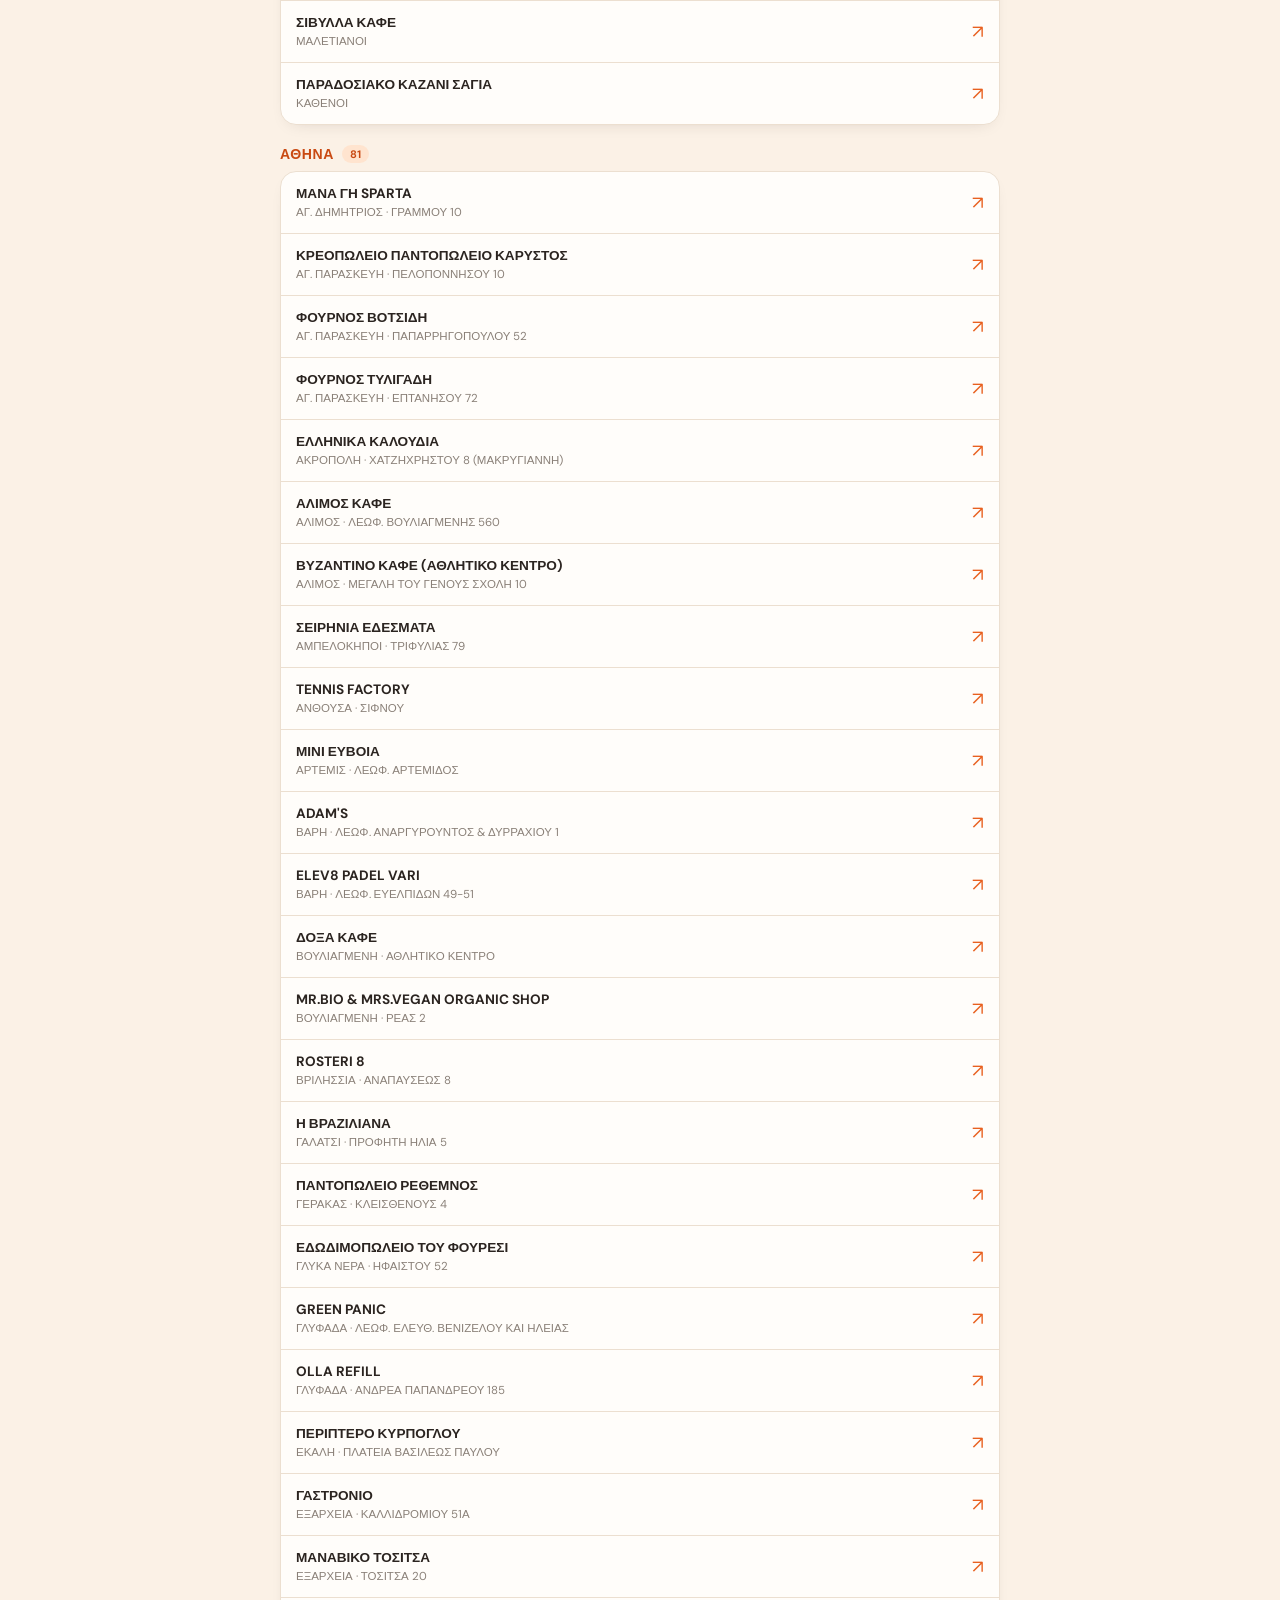
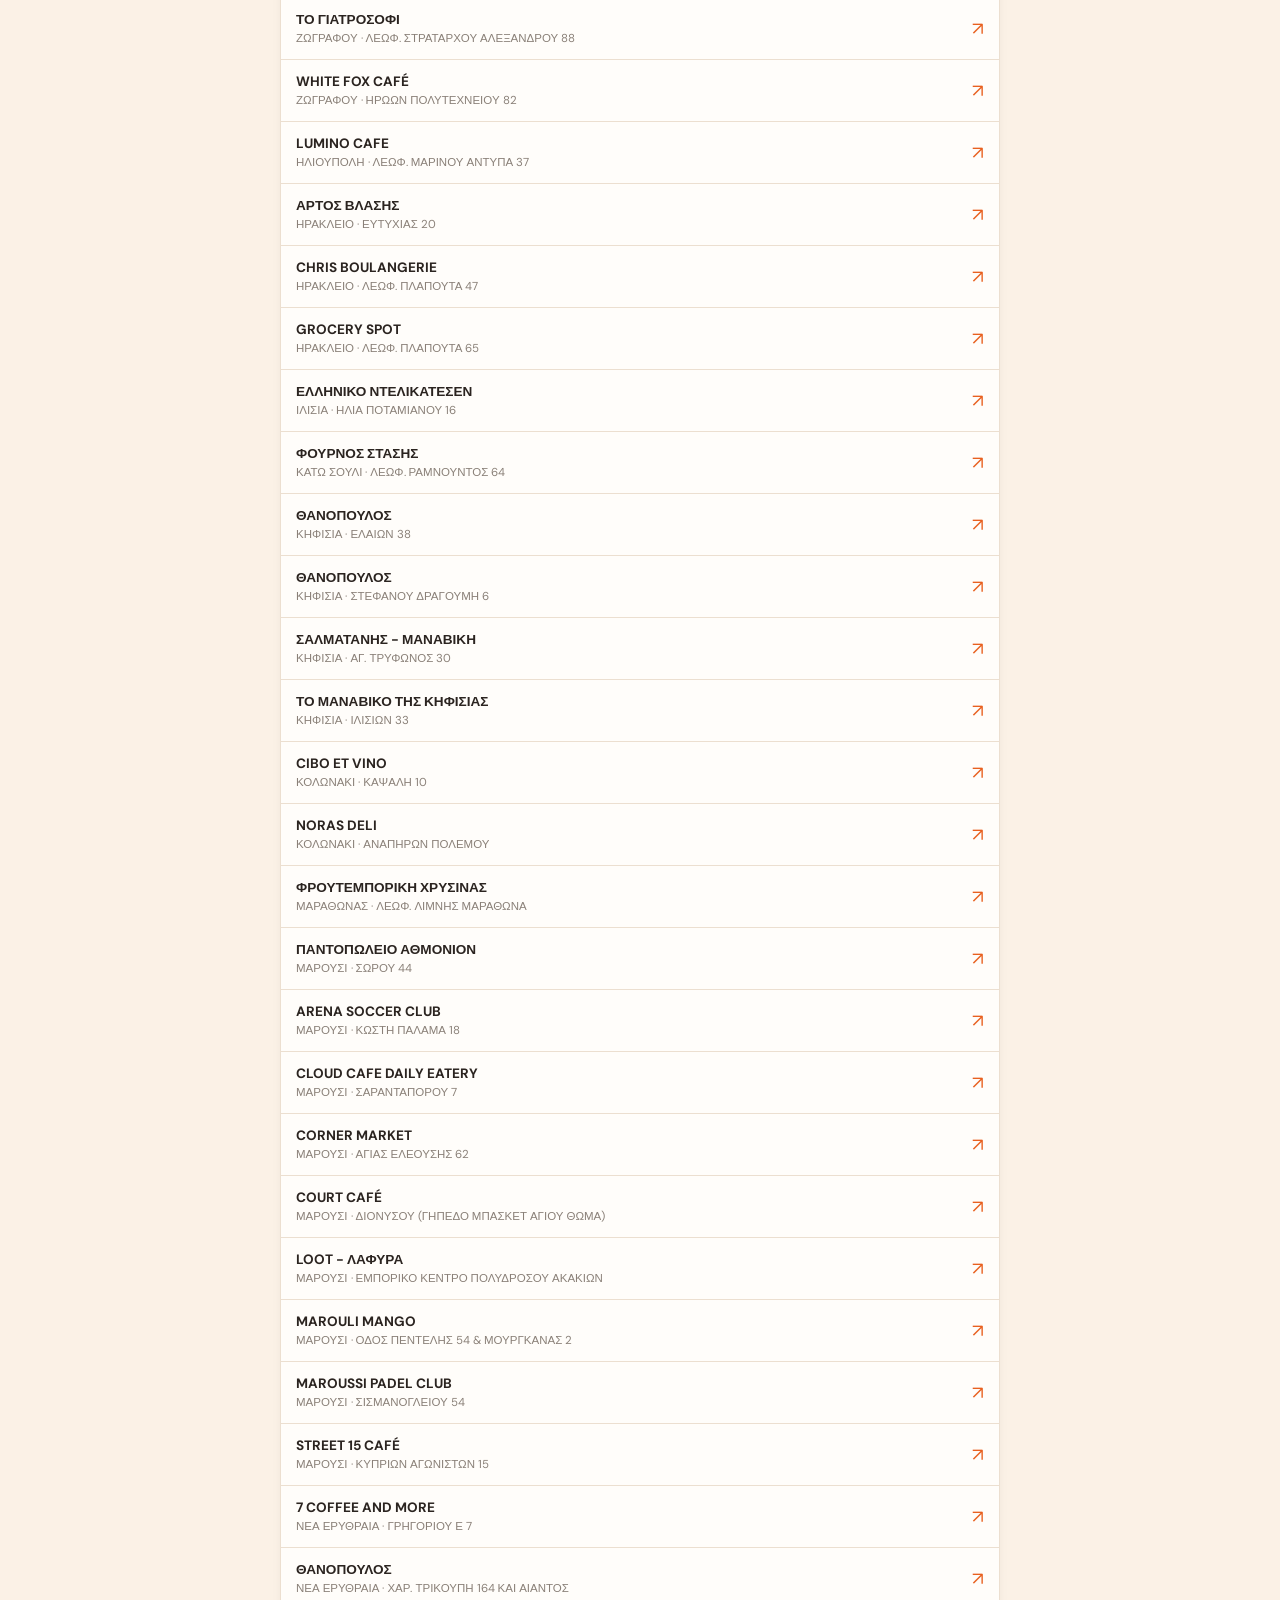
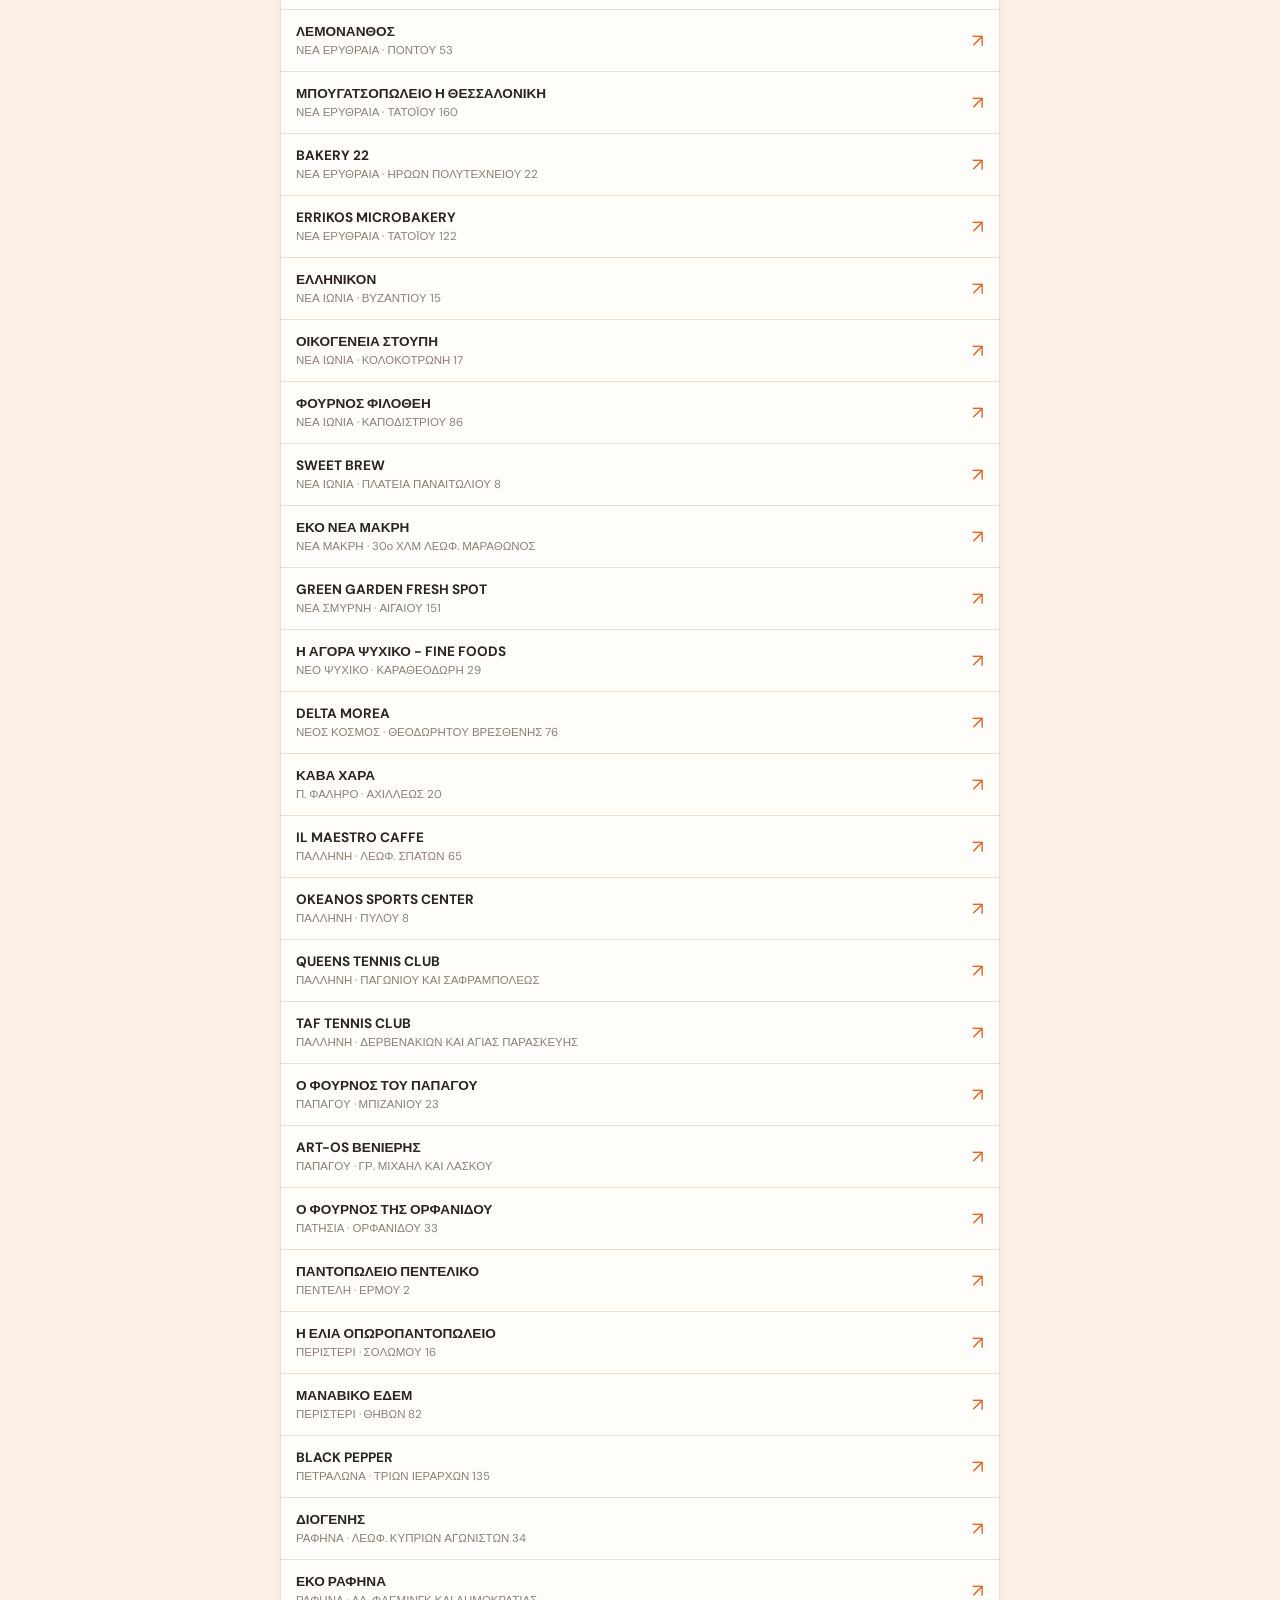
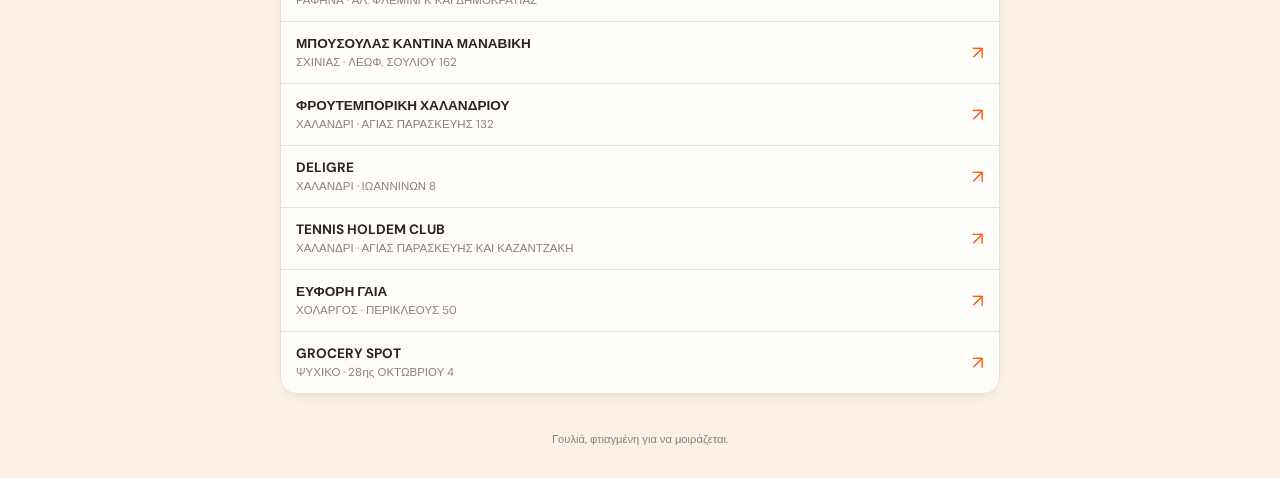
==== commit 4407d7db: "Remove Admin" ====
--- a/index.html
+++ b/index.html
@@ -12,7 +12,6 @@
 <body>
 
   <header class="hero">
-    <a href="?admin=1" id="adminTopLink" class="admin-link-top">Σύνδεση διαχειριστή</a>
     <div class="hero-inner">
       <div class="brand-mark" aria-hidden="true">Γ</div>
       <div>
@@ -33,39 +32,6 @@
     <div id="locationsList" class="locations-list"></div>
   </main>
 
-  <main id="loginView" class="container page-view" hidden>
-    <div class="list-heading"><div><p class="eyebrow">Περιοχή διαχειριστή</p><h2>Σύνδεση</h2></div></div>
-    <form id="loginForm" class="admin-form page-form">
-      <label>Όνομα χρήστη<input id="adminUsername" type="text" required autocomplete="username"></label>
-      <label>Κωδικός<input id="adminPassword" type="password" required autocomplete="current-password"></label>
-      <button class="primary-button" type="submit">Σύνδεση</button>
-      <button id="cancelLogin" class="text-button" type="button">Πίσω στη σελίδα</button>
-      <p id="loginMessage" class="form-message" role="status"></p>
-    </form>
-  </main>
-
-  <main id="adminView" class="container page-view" hidden>
-    <div class="list-heading"><div><p class="eyebrow">Περιοχή διαχειριστή</p><h2>Διαχείριση καταστημάτων</h2></div><span id="adminCount" class="result-count"></span></div>
-    <p class="save-hint">Οι αλλαγές ζουν προσωρινά σε αυτή τη σελίδα. Πάτησε <strong>"Λήψη data.json"</strong> και αντικατέστησε το αρχείο <code>data.json</code> στον φάκελο του project για να αποθηκευτούν μόνιμα.</p>
-    <form id="locationForm" class="admin-form page-form">
-      <input type="hidden" id="editingIndex" value="">
-      <label>Όνομα καταστήματος<input id="storeName" required></label>
-      <label>Πόλη<input id="storeCity" required></label>
-      <label>Διεύθυνση / περιοχή<input id="storeAddress"></label>
-      <label>Κατηγορία<select id="storeRegion" required></select></label>
-      <label id="newRegionLabel" hidden>Νέα κατηγορία<input id="newRegionName" placeholder="π.χ. ΘΕΣΣΑΛΟΝΙΚΗ"></label>
-      <div class="form-actions">
-        <button id="submitLocation" class="primary-button" type="submit">Προσθήκη καταστήματος</button>
-        <button id="cancelEdit" class="text-button" type="button" hidden>Ακύρωση επεξεργασίας</button>
-      </div>
-      <p id="adminMessage" class="form-message" role="status"></p>
-    </form>
-    <div class="admin-list-header">
-      <button id="downloadData" class="text-button" type="button">⬇ Λήψη data.json</button>
-    </div>
-    <div id="adminLocationsList" class="admin-list"></div>
-  </main>
-
   <footer class="footer"><span>Γουλιά, φτιαγμένη για να μοιράζεται.</span></footer>
 
   <script>
@@ -74,9 +40,6 @@
     // Εύβοια πρώτη, μετά Αθήνα (ΑΤΤΙΚΗ) — σταθερή σειρά ανεξάρτητα από τη σειρά στο data.json
     const regionOrder = ['ΕΥΒΟΙΑ', 'ΑΤΤΙΚΗ'];
     const regionLabels = { 'ΕΥΒΟΙΑ': 'Εύβοια', 'ΑΤΤΙΚΗ': 'Αθήνα' };
-    const publicView = document.getElementById('publicView');
-    const loginView = document.getElementById('loginView');
-    const adminView = document.getElementById('adminView');
 
     async function loadLocations() {
       try {
@@ -117,115 +80,6 @@
 
       document.getElementById('searchInput').addEventListener('input', event => { state.query = event.target.value; renderLocations(); });
 
-      let isAdmin = false;
-
-      function updateAdminUI() {
-        document.getElementById('adminTopLink').textContent = isAdmin ? 'Αποσύνδεση' : 'Σύνδεση διαχειριστή';
-      }
-
-      function showView(view) {
-        publicView.hidden = view !== 'public';
-        loginView.hidden = view !== 'login';
-        adminView.hidden = view !== 'admin';
-      }
-
-      function populateRegionSelect() {
-        const select = document.getElementById('storeRegion');
-        const previousValue = select.value;
-        select.innerHTML = regionOrder.map(region => `<option value="${region}">${regionLabels[region] || region}</option>`).join('') + '<option value="__new__">+ Νέα κατηγορία</option>';
-        select.value = regionOrder.includes(previousValue) ? previousValue : regionOrder[0];
-      }
-
-      function resetLocationForm() {
-        document.getElementById('locationForm').reset();
-        document.getElementById('editingIndex').value = '';
-        document.getElementById('newRegionLabel').hidden = true;
-        document.getElementById('submitLocation').textContent = 'Προσθήκη καταστήματος';
-        document.getElementById('cancelEdit').hidden = true;
-        populateRegionSelect();
-      }
-
-      function renderAdminList() {
-        document.getElementById('adminCount').textContent = `${state.locations.length} σημεία`;
-        document.getElementById('adminLocationsList').innerHTML = state.locations.map((location, index) => `<div class="admin-row"><span class="store-info"><strong>${location.name}</strong><small>${regionLabels[location.region] || location.region} · ${[location.city, location.address].filter(Boolean).join(' · ')}</small></span><span class="admin-row-actions"><button type="button" class="text-button" data-edit="${index}">Επεξεργασία</button><button type="button" class="text-button danger" data-delete="${index}">Διαγραφή</button></span></div>`).join('') || '<p class="no-results">Δεν υπάρχουν καταστήματα.</p>';
-        document.querySelectorAll('[data-edit]').forEach(button => button.addEventListener('click', () => startEdit(Number(button.dataset.edit))));
-        document.querySelectorAll('[data-delete]').forEach(button => button.addEventListener('click', () => deleteLocation(Number(button.dataset.delete))));
-      }
-
-      function startEdit(index) {
-        const location = state.locations[index];
-        populateRegionSelect();
-        if (!regionOrder.includes(location.region)) { regionOrder.push(location.region); regionLabels[location.region] = location.region; populateRegionSelect(); }
-        document.getElementById('editingIndex').value = index;
-        document.getElementById('storeName').value = location.name;
-        document.getElementById('storeCity').value = location.city;
-        document.getElementById('storeAddress').value = location.address || '';
-        document.getElementById('storeRegion').value = location.region;
-        document.getElementById('newRegionLabel').hidden = true;
-        document.getElementById('submitLocation').textContent = 'Αποθήκευση αλλαγών';
-        document.getElementById('cancelEdit').hidden = false;
-        document.getElementById('adminMessage').textContent = '';
-        document.getElementById('storeName').focus();
-      }
-
-      function deleteLocation(index) {
-        if (!confirm(`Διαγραφή του "${state.locations[index].name}";`)) return;
-        state.locations.splice(index, 1);
-        renderFilters(); renderLocations(); renderAdminList();
-        document.getElementById('adminMessage').textContent = 'Διαγράφηκε.';
-      }
-
-      document.getElementById('downloadData').addEventListener('click', () => {
-        const blob = new Blob([JSON.stringify(state.locations, null, 2)], { type: 'application/json' });
-        const url = URL.createObjectURL(blob);
-        const link = document.createElement('a');
-        link.href = url;
-        link.download = 'data.json';
-        link.click();
-        URL.revokeObjectURL(url);
-      });
-
-      if (new URLSearchParams(location.search).has('admin')) showView('login');
-
-      document.getElementById('adminTopLink').addEventListener('click', event => {
-        event.preventDefault();
-        if (isAdmin) { isAdmin = false; updateAdminUI(); showView('public'); }
-        else { showView('login'); }
-      });
-      document.getElementById('cancelLogin').addEventListener('click', () => showView('public'));
-      document.getElementById('loginForm').addEventListener('submit', event => {
-        event.preventDefault();
-        isAdmin = true;
-        event.target.reset();
-        document.getElementById('loginMessage').textContent = '';
-        updateAdminUI();
-        resetLocationForm();
-        renderAdminList();
-        showView('admin');
-      });
-      document.getElementById('storeRegion').addEventListener('change', event => {
-        const isNew = event.target.value === '__new__';
-        document.getElementById('newRegionLabel').hidden = !isNew;
-        if (isNew) document.getElementById('newRegionName').focus();
-      });
-      document.getElementById('cancelEdit').addEventListener('click', () => resetLocationForm());
-      document.getElementById('locationForm').addEventListener('submit', event => {
-        event.preventDefault();
-        let region = document.getElementById('storeRegion').value;
-        if (region === '__new__') {
-          const typedName = document.getElementById('newRegionName').value.trim();
-          if (!typedName) { document.getElementById('adminMessage').textContent = 'Γράψε όνομα κατηγορίας.'; return; }
-          region = typedName.toUpperCase();
-          if (!regionOrder.includes(region)) { regionOrder.push(region); regionLabels[region] = typedName; }
-        }
-        const location = { name: document.getElementById('storeName').value, city: document.getElementById('storeCity').value, address: document.getElementById('storeAddress').value, region };
-        const editingIndex = document.getElementById('editingIndex').value;
-        const message = editingIndex === ''
-          ? (state.locations.push(location), 'Προστέθηκε στη λίστα αυτής της συνεδρίας.')
-          : (state.locations[Number(editingIndex)] = location, 'Ενημερώθηκε.');
-        renderFilters(); renderLocations(); renderAdminList(); resetLocationForm();
-        document.getElementById('adminMessage').textContent = message;
-      });
     loadLocations();
   </script>
 </body>
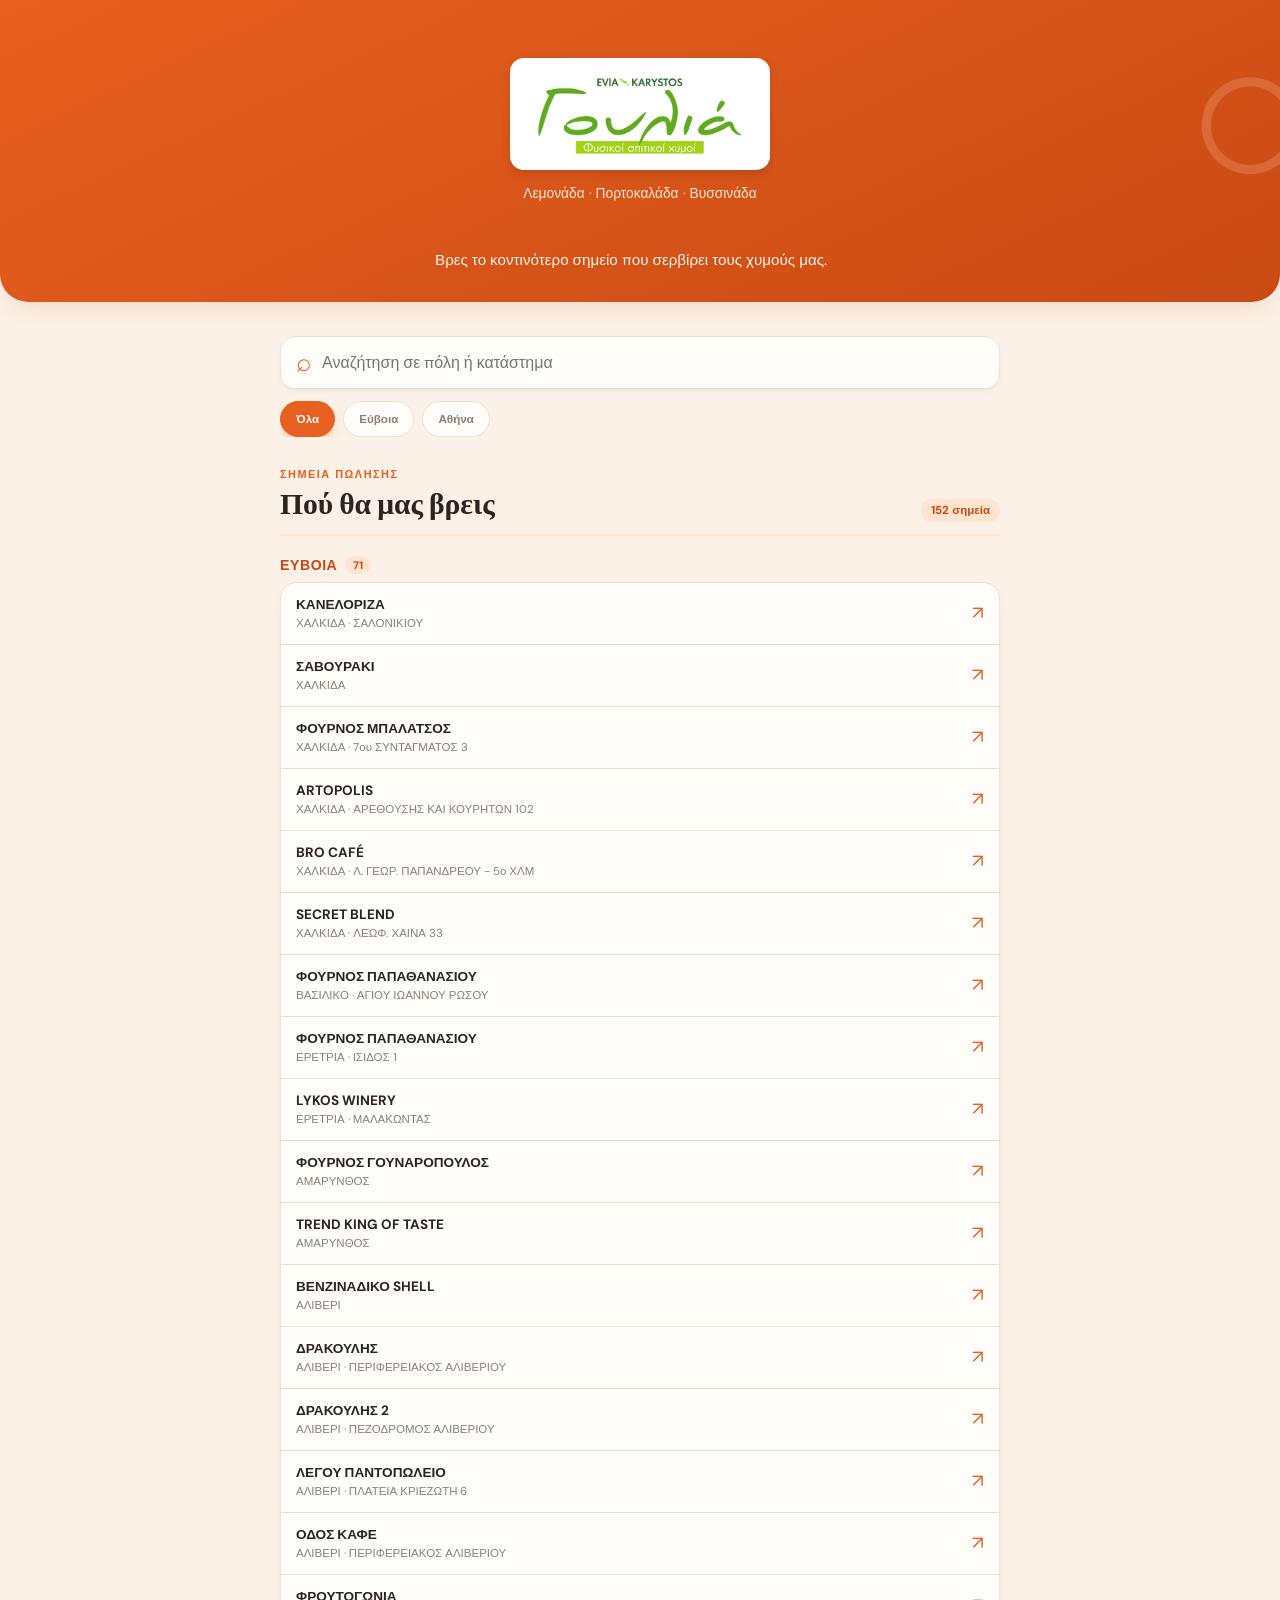
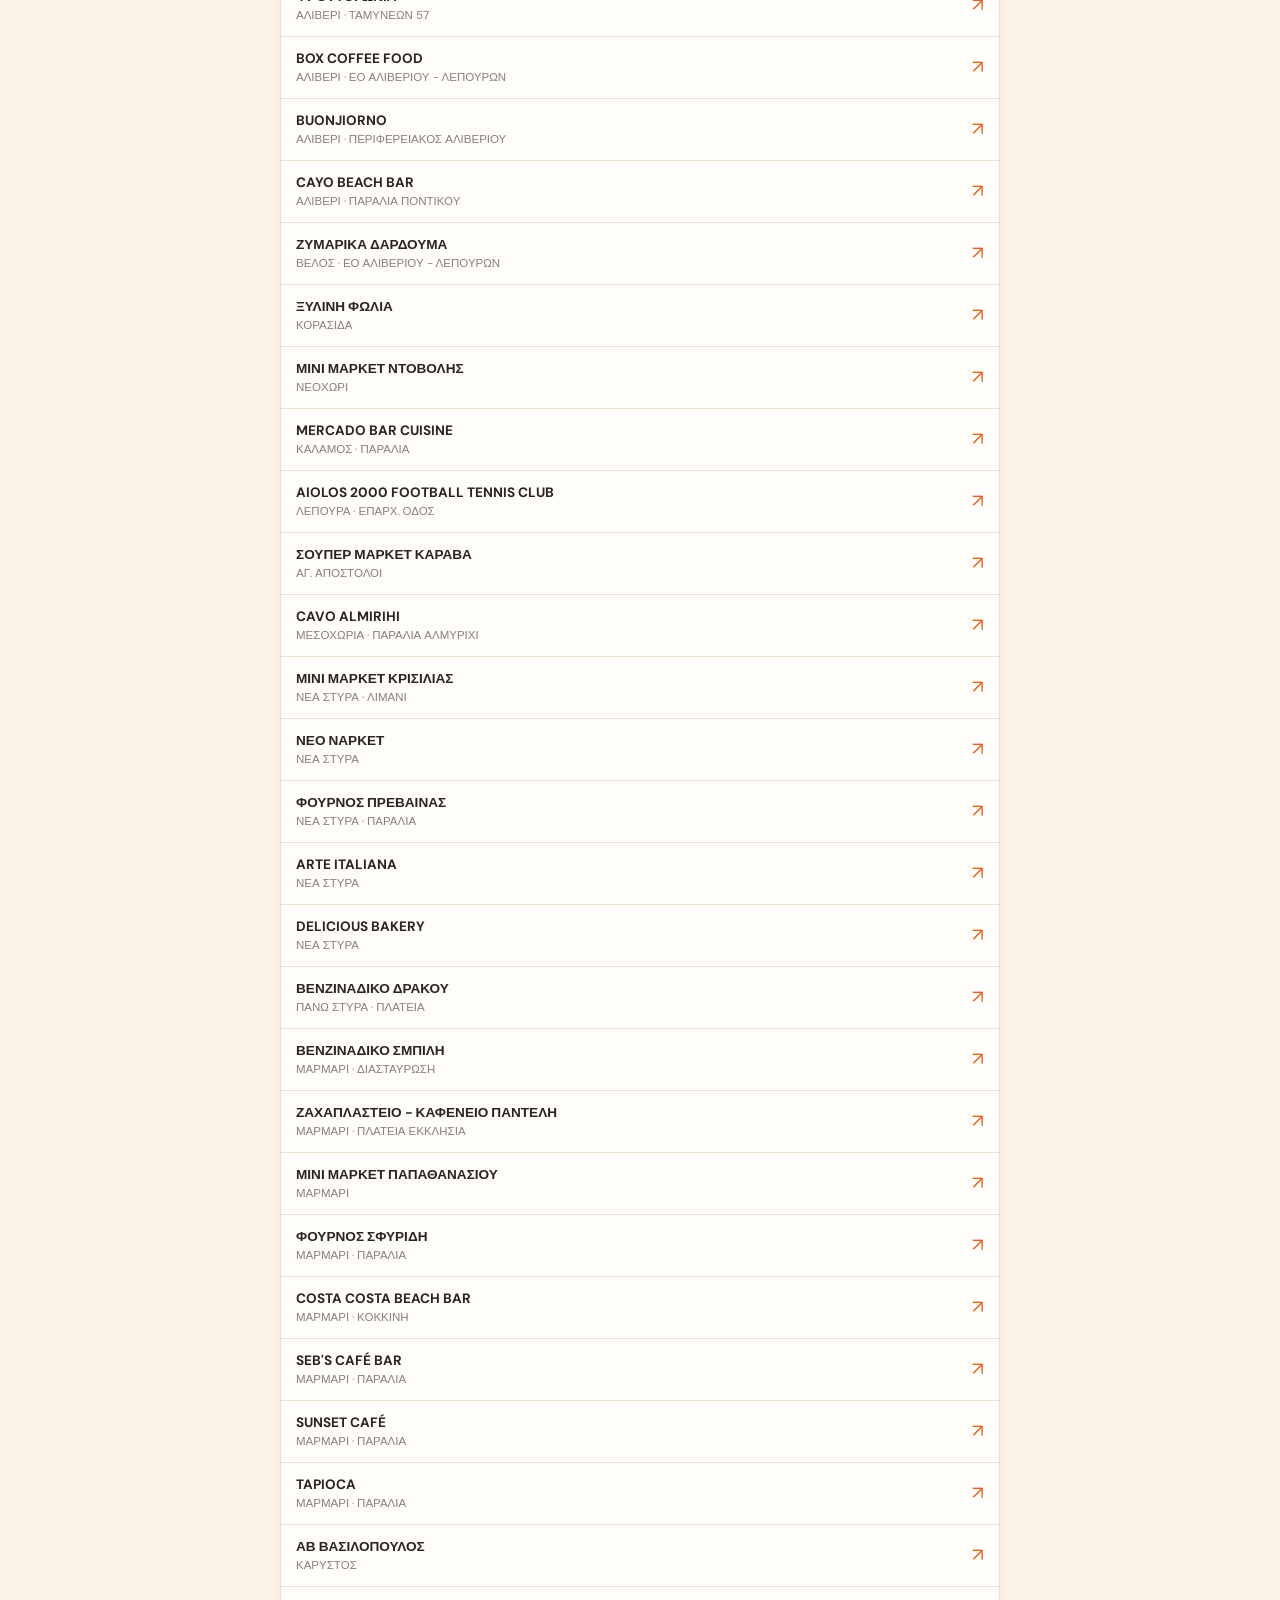
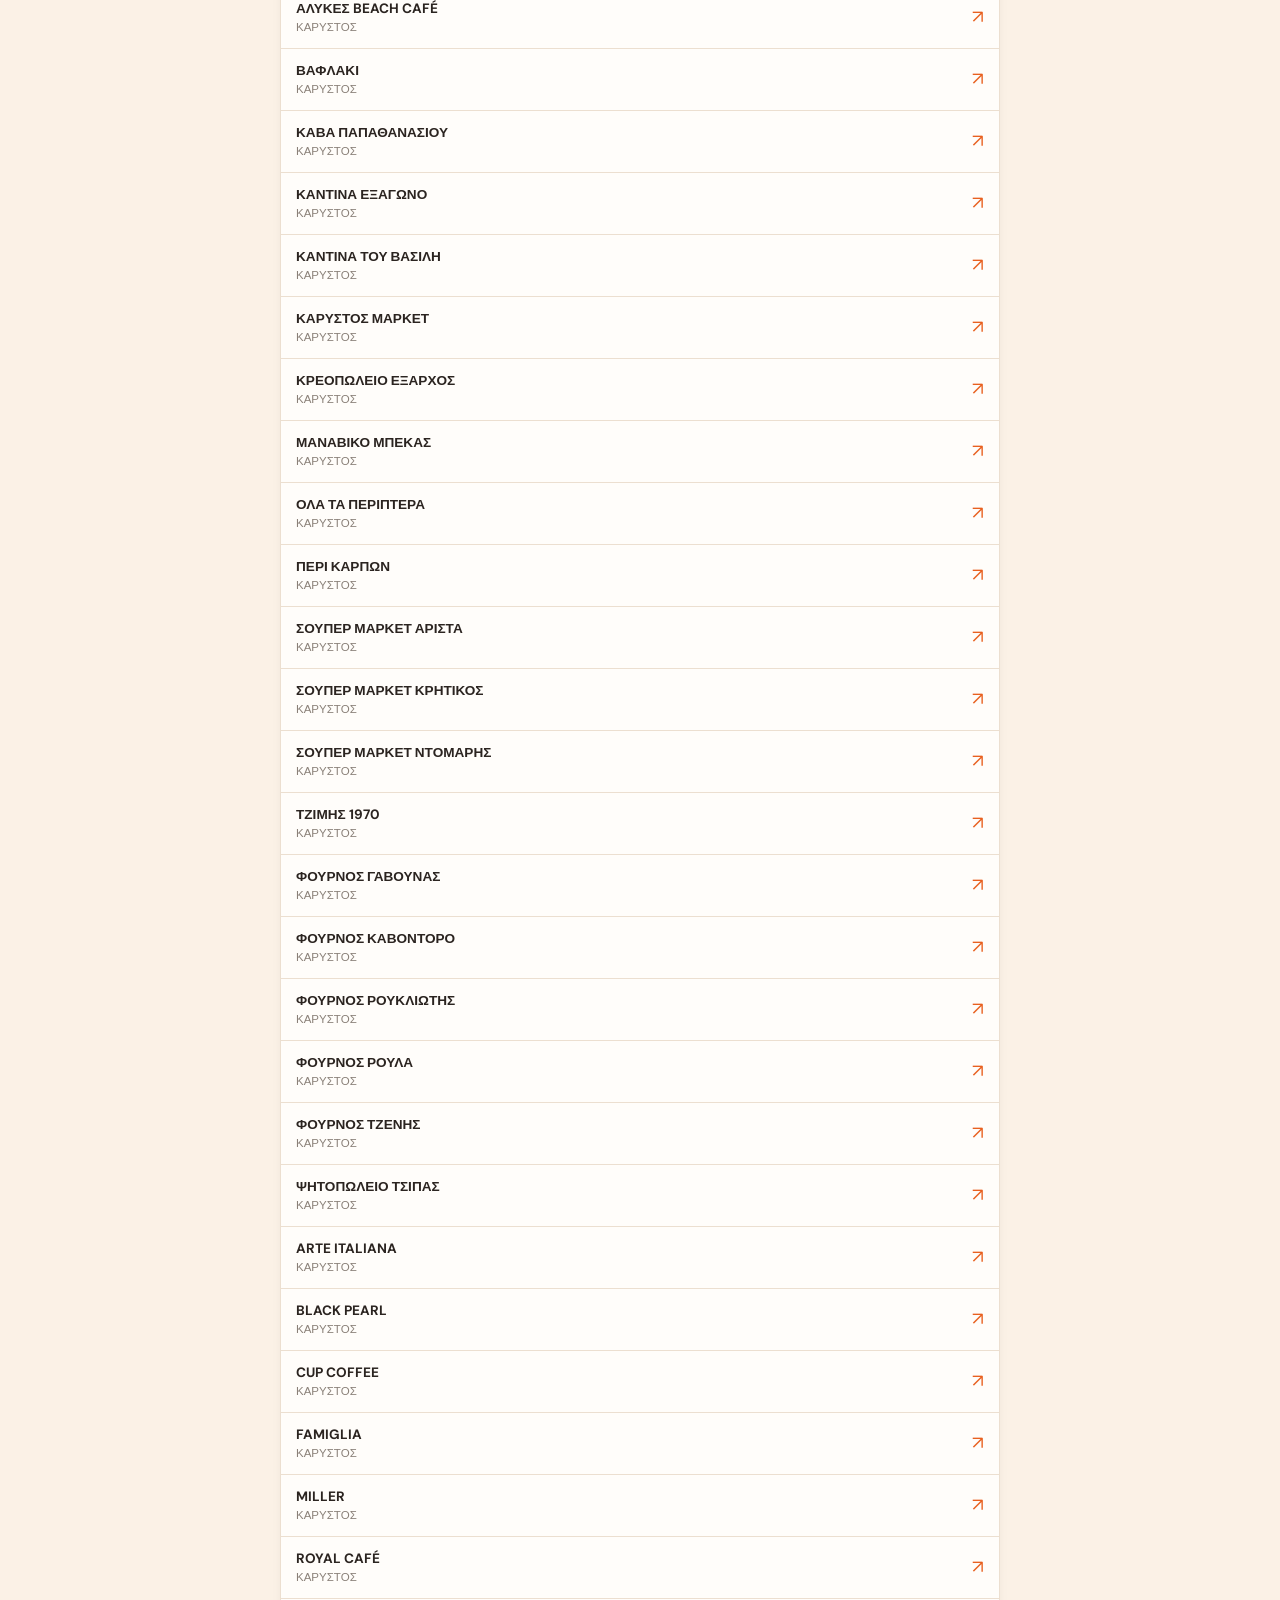
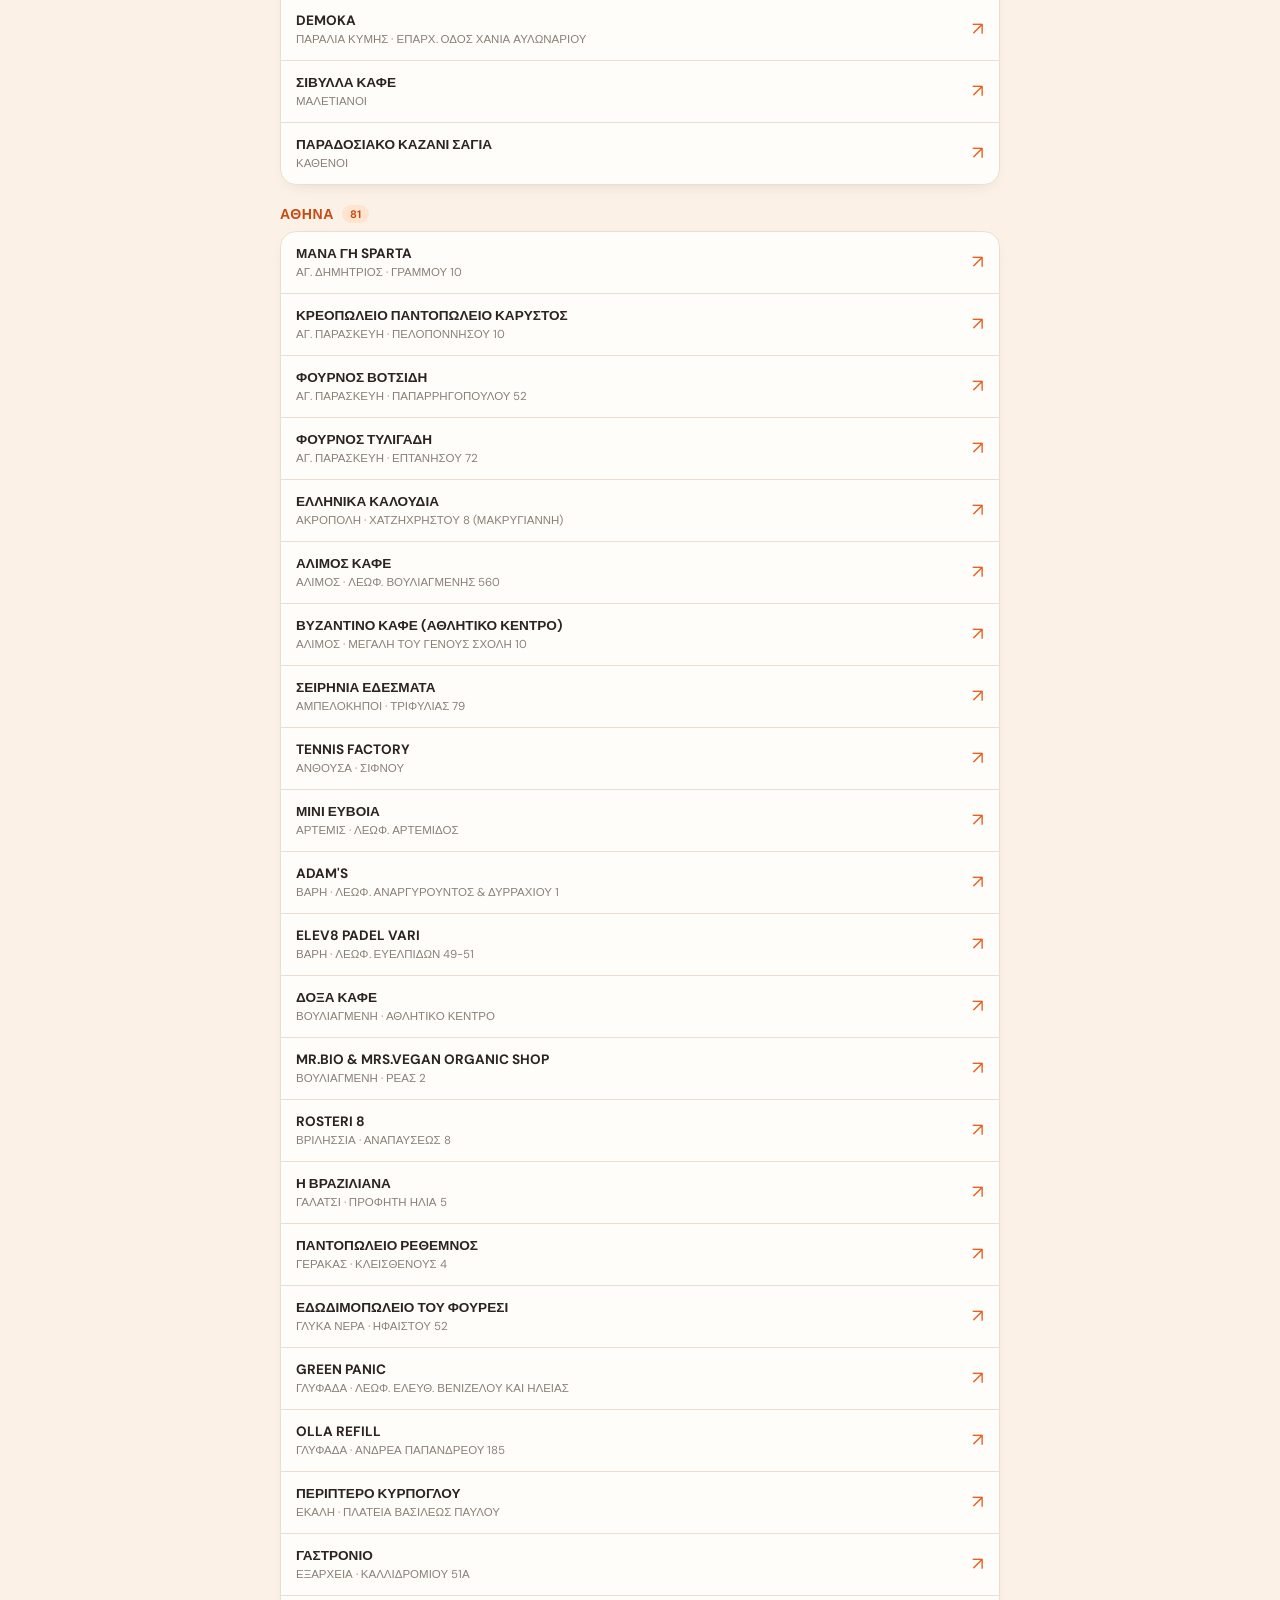
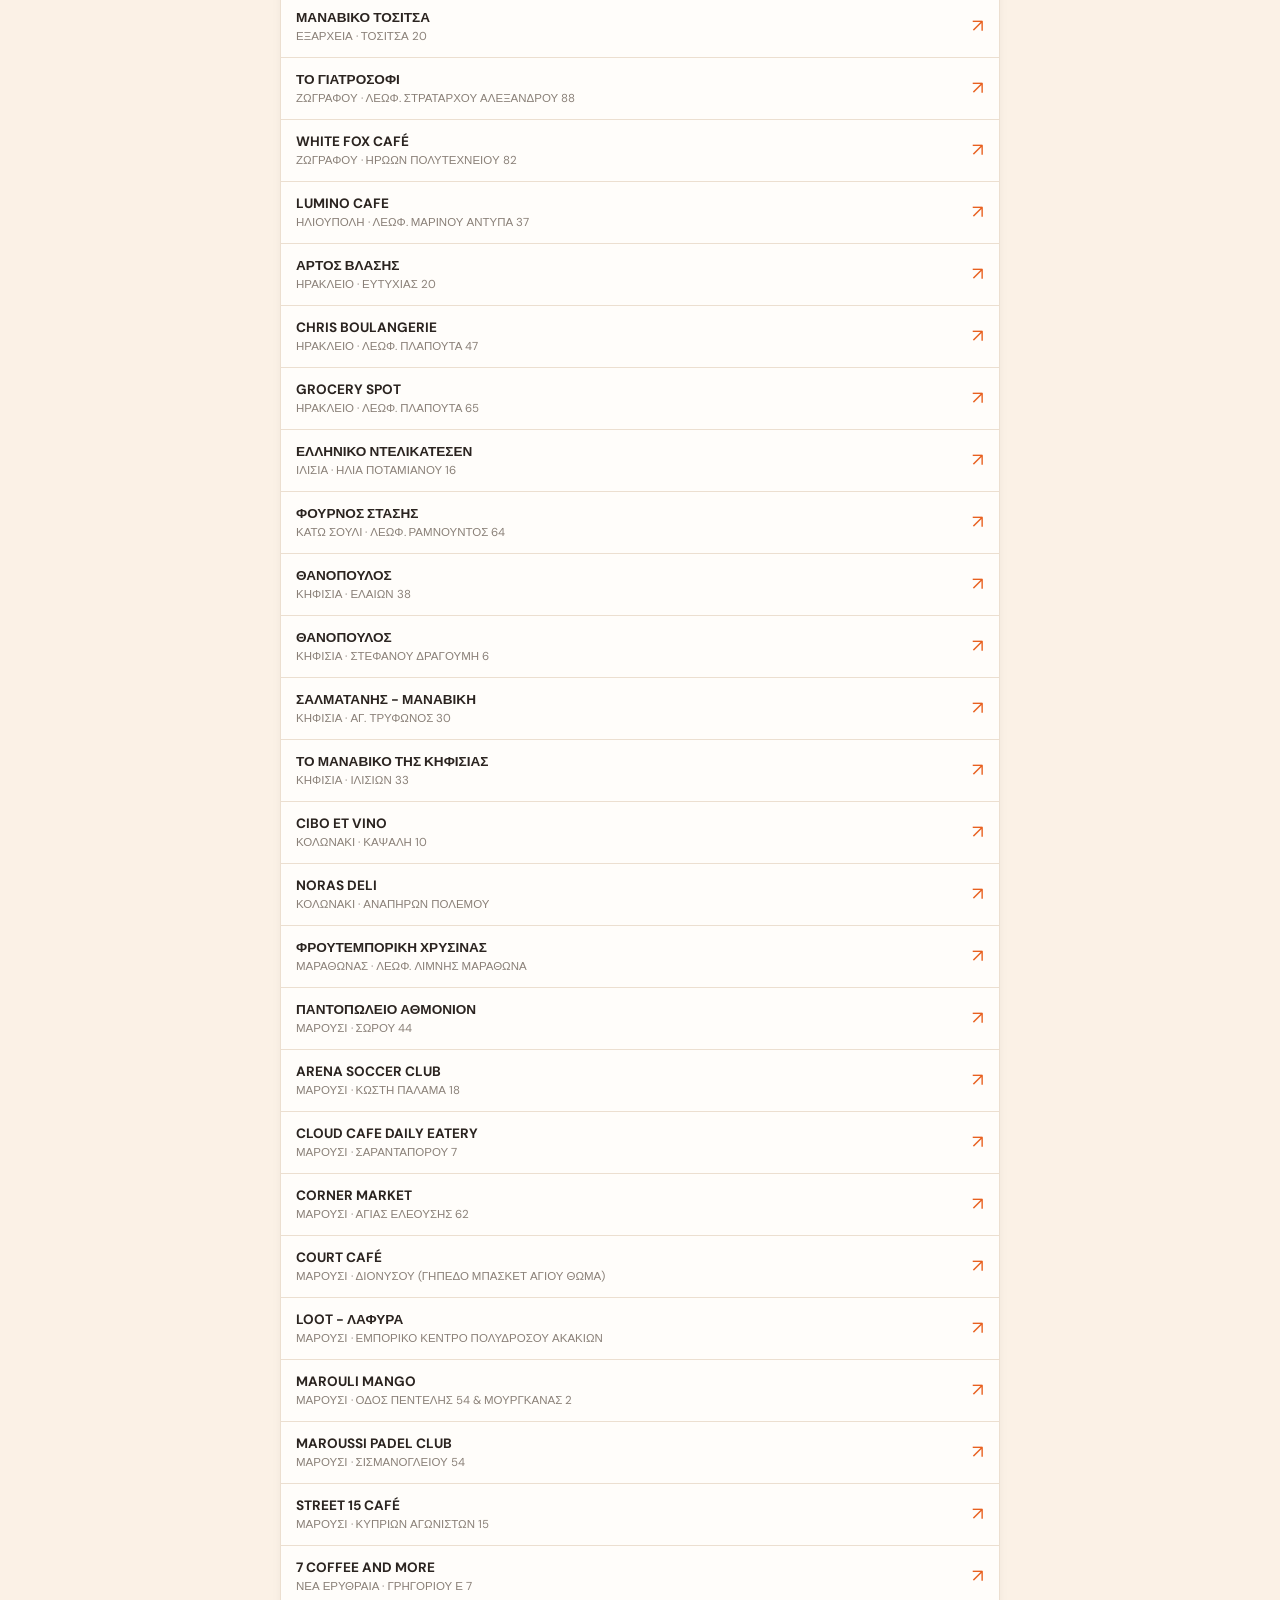
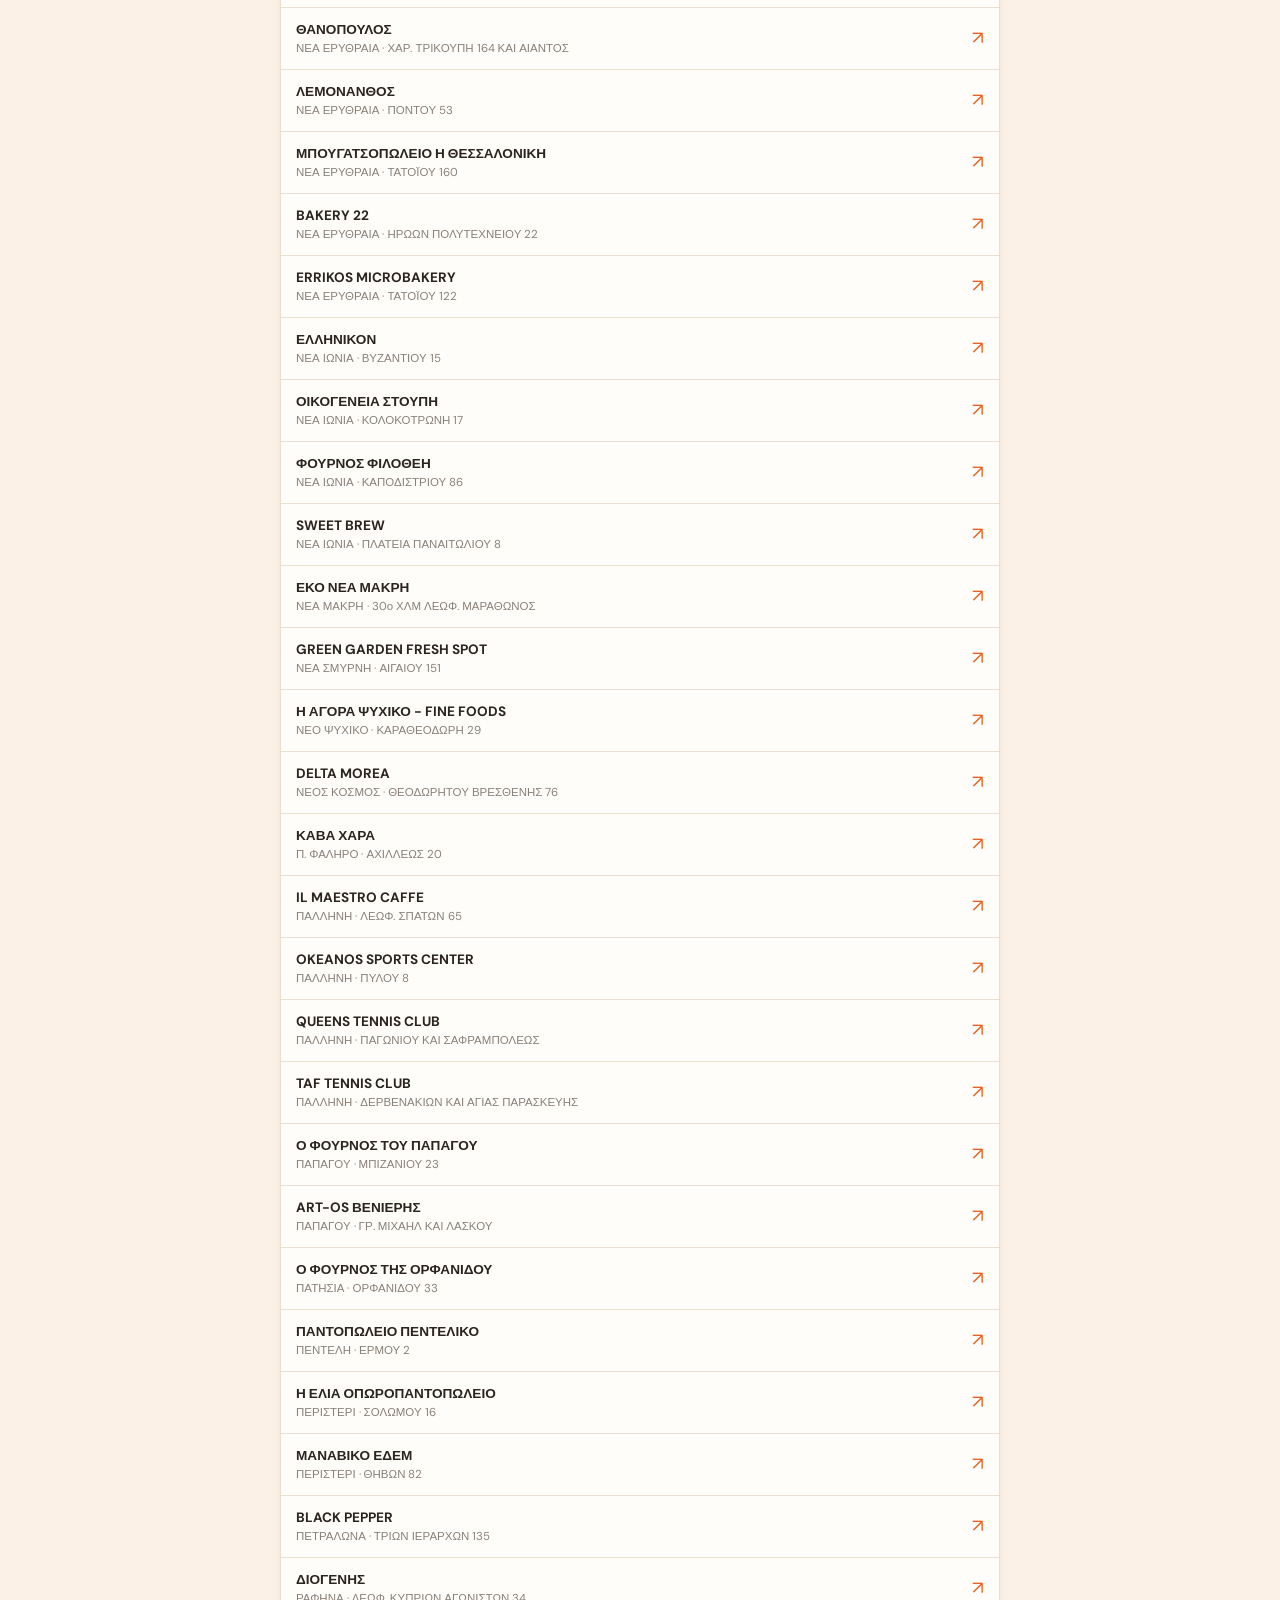
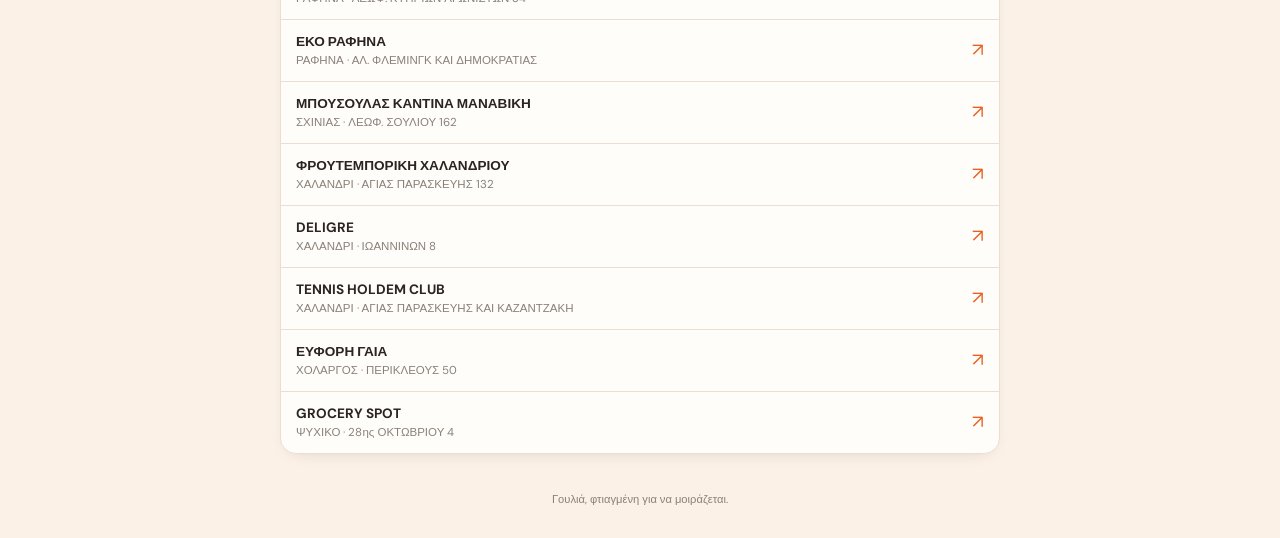
==== commit 80aa14bc: "Domain gouliaevia.gr" ====
--- a/index.html
+++ b/index.html
@@ -13,12 +13,8 @@
 
   <header class="hero">
     <div class="hero-inner">
-      <div class="brand-mark" aria-hidden="true">Γ</div>
-      <div>
-        <p class="eyebrow">Χειροποίητες ελληνικές γεύσεις</p>
-        <h1>Γουλιά</h1>
-        <p class="tagline">Λεμονάδα · Πορτοκαλάδα · Βυσσινάδα</p>
-      </div>
+      <img src="logo.png" alt="Γουλιά - Φυσικοί σπιτικοί χυμοί" class="brand-logo">
+      <p class="tagline">Λεμονάδα · Πορτοκαλάδα · Βυσσινάδα</p>
     </div>
     <div class="hero-copy"><p>Βρες το κοντινότερο σημείο που σερβίρει τους χυμούς μας.</p></div>
   </header>
--- a/style.css
+++ b/style.css
@@ -76,21 +76,19 @@
 
 .hero-inner {
   display: flex;
+  flex-direction: column;
   align-items: center;
   gap: 14px;
-}
-
-.brand-mark {
-  width: 50px;
-  height: 50px;
-  border: 2px solid #ffe8d3;
-  border-radius: 50%;
-  display: grid;
-  place-items: center;
-  color: #fff8f0;
-  background: rgba(255, 255, 255, 0.08);
-  font-family: Georgia, serif;
-  font-size: 27px;
+  text-align: center;
+}
+
+.brand-logo {
+  width: 260px;
+  max-width: 100%;
+  height: auto;
+  background: #fff;
+  border-radius: 14px;
+  padding: 8px 14px;
   box-shadow: 0 4px 10px rgba(0, 0, 0, 0.12);
 }
 
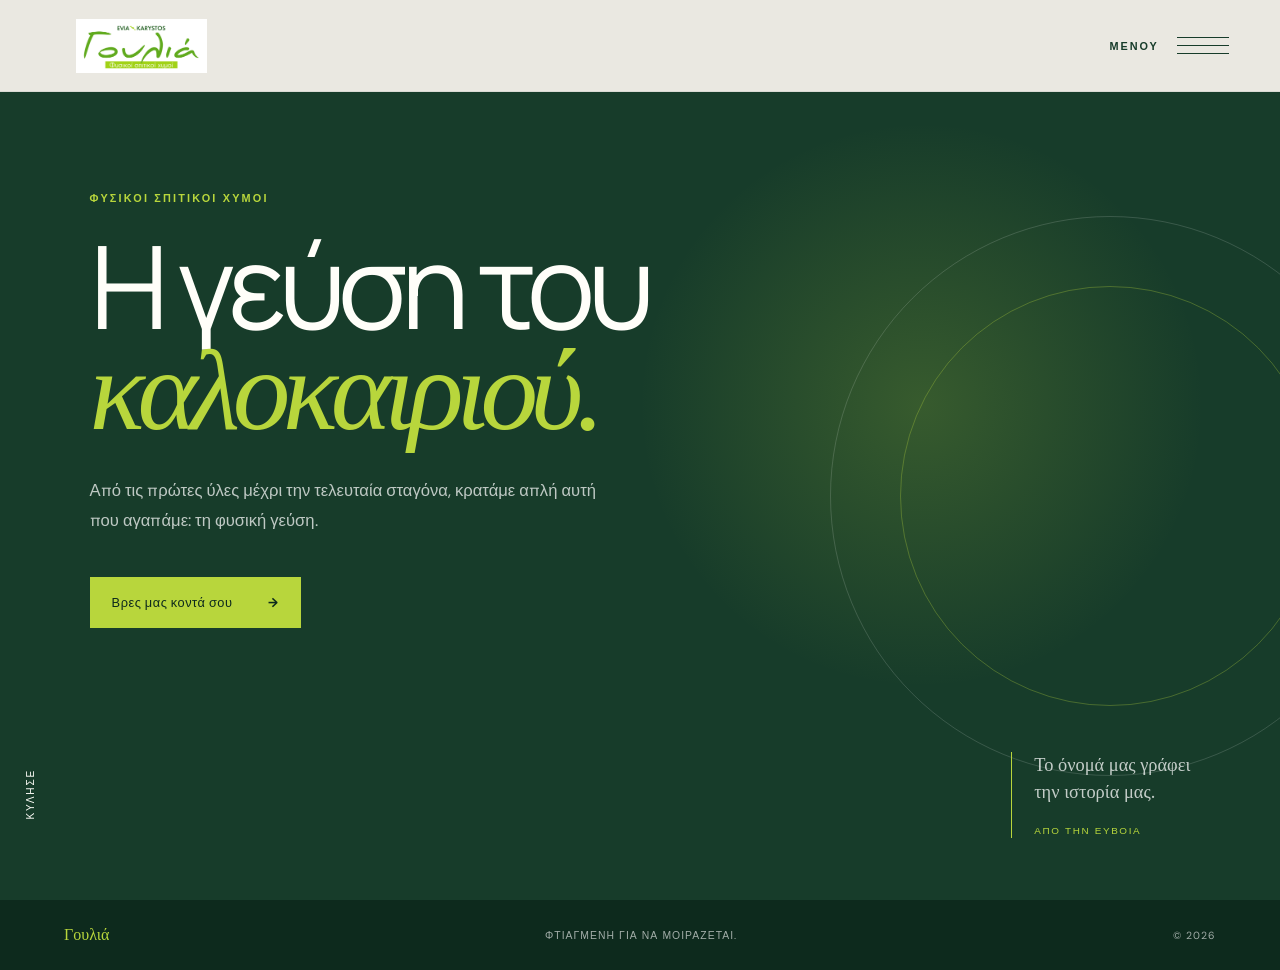
==== commit ae21ac7e: "Refactor styles: Update color palette, typography, and layout for improved design consistency and re" ====
--- a/index.html
+++ b/index.html
@@ -3,79 +3,352 @@
 <head>
   <meta charset="UTF-8">
   <meta name="viewport" content="width=device-width, initial-scale=1.0">
-    <meta name="theme-color" content="#e85d2a">
-    <title>Γουλιά | Πού θα μας βρεις</title>
-  
+  <meta name="theme-color" content="#173c2a">
+  <meta name="description" content="Φυσικοί σπιτικοί χυμοί Γουλιά — βρες το κοντινότερο σημείο πώλησης.">
+  <title>Γουλιά | Φυσικοί σπιτικοί χυμοί</title>
+  <link rel="icon" type="image/png" href="logo.png">
   <link rel="stylesheet" href="style.css">
-  <link href="https://fonts.googleapis.com/css2?family=Poppins:wght@400;600;700&display=swap" rel="stylesheet">
 </head>
 <body>
-
-  <header class="hero">
-    <div class="hero-inner">
-      <img src="logo.png" alt="Γουλιά - Φυσικοί σπιτικοί χυμοί" class="brand-logo">
-      <p class="tagline">Λεμονάδα · Πορτοκαλάδα · Βυσσινάδα</p>
+  <header class="site-header">
+    <a class="header-logo" href="/homepage" aria-label="Γουλιά — αρχική σελίδα">
+      <img src="logo.png" alt="Γουλιά">
+    </a>
+    <button class="menu-toggle" id="menuToggle" type="button" aria-expanded="false" aria-controls="siteMenu" aria-label="Άνοιγμα μενού">
+      <span class="menu-label">Μενού</span>
+      <span class="menu-icon" aria-hidden="true"><i></i><i></i><i></i></span>
+    </button>
+  </header>
+
+  <nav class="site-menu" id="siteMenu" aria-hidden="true" aria-label="Κύρια πλοήγηση">
+    <div class="menu-inner">
+      <p class="menu-kicker">Γουλιά</p>
+      <div class="menu-layout">
+        <div class="menu-links">
+          <a href="/products" data-route="products"><span>Τα προϊόντα μας</span><b aria-hidden="true">↗</b></a>
+          <a href="/locations" data-route="locations"><span>Σημεία πώλησης</span><b aria-hidden="true">↗</b></a>
+          <a href="/about" data-route="about"><span>Σχετικά με εμάς</span><b aria-hidden="true">↗</b></a>
+          <a href="/vision" data-route="vision"><span>Το όραμά μας</span><b aria-hidden="true">↗</b></a>
+          <a href="/blog" data-route="blog"><span>Blog</span><b aria-hidden="true">↗</b></a>
+          <a href="/contact" data-route="contact"><span>Επικοινωνία</span><b aria-hidden="true">↗</b></a>
+        </div>
+        <aside class="menu-aside">
+          <p>Φυσική απόλαυση,<br>εμπνευσμένη από το<br>σπίτι μας.</p>
+          <div class="menu-rule"></div>
+          <span>Λεμονάδα · Πορτοκαλάδα · Βυσσινάδα · Aloe vera</span>
+        </aside>
+      </div>
+      <div class="menu-footer">
+        <span>Εύβοια · Κάρυστος</span>
+        <a href="/homepage" data-route="home">Αρχική</a>
+      </div>
     </div>
-    <div class="hero-copy"><p>Βρες το κοντινότερο σημείο που σερβίρει τους χυμούς μας.</p></div>
-  </header>
-
-  <main id="publicView" class="container">
-    <section class="toolbar" aria-label="Αναζήτηση σημείων πώλησης">
-      <label class="search-field"><span aria-hidden="true">⌕</span><input id="searchInput" type="search" placeholder="Αναζήτηση σε πόλη ή κατάστημα" autocomplete="off"></label>
-      <div id="regionFilters" class="region-filters" role="tablist" aria-label="Περιοχή"></div>
+  </nav>
+
+  <main>
+    <section class="view home-view is-active" id="homeView" data-view="home" aria-labelledby="homeTitle">
+      <div class="home-orbit orbit-one" aria-hidden="true"></div>
+      <div class="home-orbit orbit-two" aria-hidden="true"></div>
+      <div class="home-content">
+        <p class="eyebrow light">Φυσικοί σπιτικοί χυμοί</p>
+        <h1 id="homeTitle">Η γεύση του<br><em>καλοκαιριού.</em></h1>
+        <p class="home-intro">Από τις πρώτες ύλες μέχρι την τελευταία σταγόνα, κρατάμε απλή αυτή που αγαπάμε: τη φυσική γεύση.</p>
+        <a class="primary-link" href="/locations"><span>Βρες μας κοντά σου</span><b aria-hidden="true">→</b></a>
+      </div>
+      <div class="home-note">
+        <span>Το όνομά μας γράφει<br>την ιστορία μας.</span>
+        <small>Από την Εύβοια</small>
+      </div>
+      <span class="scroll-hint" aria-hidden="true">Κύλησε</span>
     </section>
-    <div class="list-heading"><div><p class="eyebrow">Σημεία πώλησης</p><h2>Πού θα μας βρεις</h2></div><span id="resultCount" class="result-count"></span></div>
-    <div id="locationsList" class="locations-list"></div>
+
+    <section class="view locations-view" id="locationsView" data-view="locations" aria-labelledby="locationsTitle">
+      <div class="page-hero locations-hero">
+        <p class="eyebrow light">Σημεία πώλησης</p>
+        <h1 id="locationsTitle">Πού θα μας <em>βρεις</em></h1>
+        <p>Ανακάλυψε το πιο κοντινό κατάστημα και απόλαυσε τους χυμούς Γουλιά όπου κι αν βρίσκεσαι.</p>
+      </div>
+
+      <div class="locations-content">
+        <div class="locations-toolbar">
+          <label class="search-field">
+            <span aria-hidden="true">⌕</span>
+            <input id="searchInput" type="search" placeholder="Αναζήτηση σε πόλη ή κατάστημα" autocomplete="off" aria-label="Αναζήτηση σε πόλη ή κατάστημα">
+          </label>
+          <div id="regionFilters" class="region-filters" role="group" aria-label="Φίλτρο περιοχής"></div>
+        </div>
+        <div class="list-heading">
+          <div><p class="eyebrow">Επίλεξε περιοχή</p><h2>Κοντά σου</h2></div>
+          <span id="resultCount" class="result-count" aria-live="polite"></span>
+        </div>
+        <div id="locationsList" class="locations-list" aria-live="polite">
+          <p class="loading-message">Φόρτωση σημείων...</p>
+        </div>
+      </div>
+    </section>
+
+    <section class="view editorial-view" id="editorialView" aria-labelledby="editorialTitle">
+      <div class="editorial-number" aria-hidden="true">Γ</div>
+      <div class="editorial-content">
+        <p class="eyebrow">Γουλιά</p>
+        <h1 id="editorialTitle"></h1>
+        <p id="editorialDescription"></p>
+        <div id="editorialDetails" class="editorial-details"></div>
+      </div>
+    </section>
   </main>
 
-  <footer class="footer"><span>Γουλιά, φτιαγμένη για να μοιράζεται.</span></footer>
+  <footer class="site-footer">
+    <a href="/homepage">Γουλιά</a>
+    <span>Φτιαγμένη για να μοιράζεται.</span>
+    <span>© <span id="currentYear"></span></span>
+  </footer>
 
   <script>
     const state = { locations: [], region: 'ALL', query: '' };
     const eviaOrder = ['ΧΑΛΚΙΔΑ', 'ΒΑΣΙΛΙΚΟ', 'ΕΡΕΤΡΙΑ', 'ΑΜΑΡΥΝΘΟΣ', 'ΑΛΙΒΕΡΙ', 'ΒΕΛΟΣ', 'ΚΟΡΑΣΙΔΑ', 'ΝΕΟΧΩΡΙ', 'ΚΑΛΑΜΟΣ', 'ΛΕΠΟΥΡΑ', 'ΑΓ. ΑΠΟΣΤΟΛΟΙ', 'ΜΕΣΟΧΩΡΙΑ', 'ΝΕΑ ΣΤΥΡΑ', 'ΠΑΝΩ ΣΤΥΡΑ', 'ΜΑΡΜΑΡΙ', 'ΚΑΡΥΣΤΟΣ', 'ΠΑΡΑΛΙΑ ΚΥΜΗΣ', 'ΜΑΛΕΤΙΑΝΟΙ', 'ΚΑΘΕΝΟΙ'];
-    // Εύβοια πρώτη, μετά Αθήνα (ΑΤΤΙΚΗ) — σταθερή σειρά ανεξάρτητα από τη σειρά στο data.json
     const regionOrder = ['ΕΥΒΟΙΑ', 'ΑΤΤΙΚΗ'];
     const regionLabels = { 'ΕΥΒΟΙΑ': 'Εύβοια', 'ΑΤΤΙΚΗ': 'Αθήνα' };
+    const routeContent = {
+      products: {
+        title: 'Τα προϊόντα μας',
+        description: 'Φρέσκοι φυσικοί χυμοί λεμονιού και πορτοκαλιού, με επιλογή aloe vera ή σκέτοι, και βυσσινάδα στην «σκέτη» εκδοχή.',
+        details: `
+          <div class="product-grid">
+            <article class="product-card orange">
+              <span class="product-mark">01</span>
+              <h2>Πορτοκαλάδα</h2>
+              <p>Χυμός πορτοκαλιού από φρούτα που έρχονται από την Πελοπόννησο.</p>
+            </article>
+            <article class="product-card lemon">
+              <span class="product-mark">02</span>
+              <h2>Λεμονάδα</h2>
+              <p>Χυμός λεμονιού από τοπικές καλλιέργειες.</p>
+            </article>
+            <article class="product-card cherry">
+              <span class="product-mark">03</span>
+              <h2>Βυσσινάδα</h2>
+              <p>Δροσερό ρόφημα βύσσινου με την ξεχωριστή, έντονη γεύση του φρούτου.</p>
+            </article>
+          </div>
+        `
+      },
+      about: {
+        title: 'Σχετικά με εμάς',
+        description: 'Η Γουλιά ξεκινά στην Κάρυστο, μέσα από μια οικογενειακή σχέση με τη γη και την aloe vera που ξεκίνησε το 2014.',
+        details: `
+          <div class="story-grid">
+            <article><span>2014</span><h2>Η αρχή</h2><p>Η οικογένεια Γουλέτα ξεκίνησε τη βιολογική καλλιέργεια aloe vera στην Κάρυστο Ευβοίας.</p></article>
+            <article><span>10 στρέμματα</span><h2>Η καλλιέργεια</h2><p>Στα χωράφια της οικογένειας καλλιεργούνται φυτά aloe vera, των οποίων τα φύλλα συλλέγονται πριν την παραγωγή.</p></article>
+            <article><span>2021</span><h2>Η Γουλιά</h2><p>Δημιουργείται ο φυσικός χυμός πορτοκαλιού ή λεμονιού με κομματάκια aloe vera.</p></article>
+          </div>
+          <div class="process-note"><strong>Από τον τόπο στο μπουκάλι</strong><p>Τα φύλλα συλλέγονται την προηγούμενη ημέρα, τα φρούτα φτάνουν στο εργαστήριο, χυμοποιούνται και οι χυμοί εμφιαλώνονται για την ψυχρή διανομή.</p></div>
+        `
+      },
+      vision: {
+        title: 'Το όραμά μας',
+        description: 'Να μεταφέρουμε τη φυσική γεύση της πρώτης ύλης από το εργαστήριό μας στην Κάρυστο, σε κάθε καθημερινή στιγμή.',
+        details: `
+          <div class="vision-points">
+            <article><span>01</span><div><h2>Φυσική προέλευση</h2><p>Τοπικά λεμόνια, πορτοκάλια από την Πελοπόννησο και φύλλα aloe vera από την οικογενειακή καλλιέργεια.</p></div></article>
+            <article><span>02</span><div><h2>Απλή επεξεργασία</h2><p>Οι χυμοί παράγονται και εμφιαλώνονται στο εργαστήριο της Καρύστου χωρίς συντηρητικά.</p></div></article>
+            <article><span>03</span><div><h2>Καθημερινή απόλαυση</h2><p>Σε γυάλινα μπουκάλια 300 και 500 ml, για το πρωινό, το σχολείο, τη δουλειά ή ένα διάλειμμα με σνακ.</p></div></article>
+          </div>
+        `
+      },
+      blog: {
+        title: 'Blog',
+        description: 'Νέα, στιγμές και ιστορίες από την Κάρυστο και την καθημερινή παραγωγή μας θα συγκεντρώνονται εδώ.',
+        details: ''
+      },
+      contact: {
+        title: 'Επικοινωνία',
+        description: 'Επικοινώνησε μαζί μας για τους χυμούς Γουλιά και τη διανομή τους.',
+        details: `
+          <div class="contact-grid">
+            <article><span>Εργαστήριο</span><h2>Τέρμα Αιόλου</h2><p>Κάρυστος 34001, Εύβοια</p><a class="text-link" href="https://www.google.com/maps/dir/?api=1&destination=38.017749,24.4218636" target="_blank" rel="noopener">Οδηγίες πλοήγησης ↗</a></article>
+            <article><span>Επικοινωνία</span><h2>Γιώργος Γουλέτας</h2><a href="tel:6971694716">697 169 4716</a></article>
+          </div>
+        `
+      }
+    };
+
+    const menuToggle = document.getElementById('menuToggle');
+    const siteMenu = document.getElementById('siteMenu');
+    const homeView = document.getElementById('homeView');
+    const locationsView = document.getElementById('locationsView');
+    const editorialView = document.getElementById('editorialView');
+    let menuFocusTimer;
+    const isLocalFile = window.location.protocol === 'file:';
+
+    function escapeHtml(value) {
+      return String(value).replace(/[&<>"']/g, character => ({
+        '&': '&amp;', '<': '&lt;', '>': '&gt;', '"': '&quot;', "'": '&#039;'
+      }[character]));
+    }
+
+    function normalize(value) {
+      return String(value).normalize('NFD').replace(/[\u0300-\u036f]/g, '').toLowerCase();
+    }
+
+    function setMenu(open) {
+      window.clearTimeout(menuFocusTimer);
+      document.body.classList.toggle('menu-open', open);
+      menuToggle.setAttribute('aria-expanded', String(open));
+      menuToggle.setAttribute('aria-label', open ? 'Κλείσιμο μενού' : 'Άνοιγμα μενού');
+      siteMenu.setAttribute('aria-hidden', String(!open));
+      if (open) {
+        menuFocusTimer = window.setTimeout(() => siteMenu.querySelector('a')?.focus(), 180);
+      }
+    }
+
+    function route() {
+      const localRoute = window.location.hash.slice(1);
+      const pathRoute = window.location.pathname.replace(/^\/+|\/+$/g, '');
+      const rawRoute = isLocalFile ? localRoute : pathRoute;
+      const routeName = !rawRoute || rawRoute === 'homepage' || rawRoute === 'index.html' ? 'home' : rawRoute;
+      const isHome = routeName === 'home';
+      const isLocations = routeName === 'locations';
+
+      homeView.classList.toggle('is-active', isHome);
+      locationsView.classList.toggle('is-active', isLocations);
+      editorialView.classList.toggle('is-active', !isHome && !isLocations);
+
+      document.querySelectorAll('.view').forEach(view => {
+        view.toggleAttribute('inert', !view.classList.contains('is-active'));
+      });
+
+      if (!isHome && !isLocations) {
+        const content = routeContent[routeName] || routeContent.about;
+        document.getElementById('editorialTitle').textContent = content.title;
+        document.getElementById('editorialDescription').textContent = content.description;
+        document.getElementById('editorialDetails').innerHTML = content.details;
+      }
+
+      document.title = isHome
+        ? 'Γουλιά | Φυσικοί σπιτικοί χυμοί'
+        : `${isLocations ? 'Σημεία πώλησης' : (routeContent[routeName]?.title || 'Γουλιά')} | Γουλιά`;
+
+      setMenu(false);
+      window.scrollTo({ top: 0, left: 0, behavior: 'instant' });
+      window.requestAnimationFrame(() => window.scrollTo({ top: 0, left: 0, behavior: 'instant' }));
+    }
 
     async function loadLocations() {
       try {
         const response = await fetch(`data.json?t=${Date.now()}`, { cache: 'no-store' });
-          if (!response.ok) throw new Error('Data unavailable');
-        const allLocations = await response.json();
-          state.locations = allLocations; renderFilters(); renderLocations();
+        if (!response.ok) throw new Error(`HTTP ${response.status}`);
+        state.locations = await response.json();
+        if (!Array.isArray(state.locations)) throw new TypeError('Invalid locations data');
+        renderFilters();
+        renderLocations();
       } catch (error) {
-          document.getElementById('locationsList').innerHTML = '<p class="no-results">Δεν ήταν δυνατή η φόρτωση των σημείων.</p>';
-      }
-    }
-
-      function normalize(value) { return value.normalize('NFD').replace(/[\u0300-\u036f]/g, '').toLowerCase(); }
-
-      function renderFilters() {
-        const regions = ['ALL', ...regionOrder.filter(region => state.locations.some(location => location.region === region))];
-        document.getElementById('regionFilters').innerHTML = regions.map(region => `<button class="filter-button ${state.region === region ? 'active' : ''}" data-region="${region}" role="tab" aria-selected="${state.region === region}">${region === 'ALL' ? 'Όλα' : (regionLabels[region] || region)}</button>`).join('');
-        document.querySelectorAll('[data-region]').forEach(button => button.addEventListener('click', () => { state.region = button.dataset.region; renderFilters(); renderLocations(); }));
-      }
-
-      function renderLocations() {
-        const query = normalize(state.query);
-        const filtered = state.locations.filter(location => (state.region === 'ALL' || location.region === state.region) && normalize(`${location.name} ${location.city} ${location.address}`).includes(query));
-        const grouped = filtered.reduce((groups, location) => { (groups[location.region] ||= []).push(location); return groups; }, {});
-      const listContainer = document.getElementById('locationsList');
-        document.getElementById('resultCount').textContent = `${filtered.length} σημεία`;
-        const regions = regionOrder.filter(region => grouped[region]);
-        listContainer.innerHTML = regions.map(region => {
-          const items = grouped[region].slice().sort((a, b) => {
-            const cityDiff = region === 'ΕΥΒΟΙΑ'
-              ? (eviaOrder.indexOf(a.city) < 0 ? 999 : eviaOrder.indexOf(a.city)) - (eviaOrder.indexOf(b.city) < 0 ? 999 : eviaOrder.indexOf(b.city))
-              : a.city.localeCompare(b.city, 'el');
-            return cityDiff !== 0 ? cityDiff : a.name.localeCompare(b.name, 'el');
-          });
-          return `<section class="city-group"><div class="city-heading"><h3>${regionLabels[region] || region}</h3><span>${items.length}</span></div><div class="store-list">${items.map(location => `<a class="store-row" href="https://www.google.com/maps/search/?api=1&query=${encodeURIComponent(`${location.name} ${location.address} ${location.city}`)}" target="_blank" rel="noopener"><span class="store-info"><strong>${location.name}</strong><small>${[location.city, location.address].filter(Boolean).join(' · ') || 'Χωρίς καταχωρημένη διεύθυνση'}</small></span><span class="map-arrow" aria-hidden="true">↗</span></a>`).join('')}</div></section>`;
-        }).join('') || '<p class="no-results">Δεν βρέθηκαν σημεία με αυτά τα κριτήρια.</p>';
-    }
-
-      document.getElementById('searchInput').addEventListener('input', event => { state.query = event.target.value; renderLocations(); });
-
+        console.error('Unable to load locations:', error);
+        document.getElementById('locationsList').innerHTML = '<p class="no-results">Δεν ήταν δυνατή η φόρτωση των σημείων. Δοκιμάστε ξανά αργότερα.</p>';
+        document.getElementById('resultCount').textContent = '';
+      }
+    }
+
+    function renderFilters() {
+      const regions = ['ALL', ...regionOrder.filter(region => state.locations.some(location => location.region === region))];
+      document.getElementById('regionFilters').innerHTML = regions.map(region => `
+        <button class="filter-button ${state.region === region ? 'active' : ''}" type="button" data-region="${region}" aria-pressed="${state.region === region}">
+          ${region === 'ALL' ? 'Όλα' : (regionLabels[region] || region)}
+        </button>
+      `).join('');
+      document.querySelectorAll('[data-region]').forEach(button => button.addEventListener('click', () => {
+        state.region = button.dataset.region;
+        renderFilters();
+        renderLocations();
+      }));
+    }
+
+    function getCityOrder(region, city) {
+      if (region !== 'ΕΥΒΟΙΑ') return 0;
+      const index = eviaOrder.indexOf(city);
+      return index === -1 ? 999 : index;
+    }
+
+    function locationMarkup(location) {
+      const name = escapeHtml(location.name);
+      const city = escapeHtml(location.city);
+      const address = escapeHtml(location.address);
+      const mapQuery = encodeURIComponent(`${location.name} ${location.address || ''} ${location.city}`);
+      return `<a class="store-row" href="https://www.google.com/maps/search/?api=1&query=${mapQuery}" target="_blank" rel="noopener">
+        <span class="store-number"></span>
+        <span class="store-info">
+          <strong>${name}</strong>
+          <small>${[city, address].filter(Boolean).join(' · ')}</small>
+        </span>
+        <span class="map-arrow" aria-hidden="true">↗</span>
+      </a>`;
+    }
+
+    function renderLocations() {
+      const query = normalize(state.query);
+      const filtered = state.locations.filter(location =>
+        (state.region === 'ALL' || location.region === state.region) &&
+        normalize(`${location.name} ${location.city} ${location.address || ''}`).includes(query)
+      );
+      const grouped = filtered.reduce((groups, location) => {
+        (groups[location.region] ||= []).push(location);
+        return groups;
+      }, {});
+      const regions = regionOrder.filter(region => grouped[region]);
+
+      document.getElementById('resultCount').textContent = `${filtered.length} σημεία`;
+      document.getElementById('locationsList').innerHTML = regions.map(region => {
+        const items = grouped[region].slice().sort((a, b) => {
+          const cityDiff = getCityOrder(region, a.city) - getCityOrder(region, b.city);
+          return cityDiff || a.city.localeCompare(b.city, 'el') || a.name.localeCompare(b.name, 'el');
+        });
+        return `<section class="city-group">
+          <div class="city-heading">
+            <h3>${regionLabels[region] || escapeHtml(region)}</h3>
+            <span>${items.length} σημεία</span>
+          </div>
+          <div class="store-list">${items.map(locationMarkup).join('')}</div>
+        </section>`;
+      }).join('') || '<p class="no-results">Δεν βρέθηκαν σημεία με αυτά τα κριτήρια.</p>';
+
+      document.querySelectorAll('.store-list').forEach(list => {
+        list.querySelectorAll('.store-number').forEach((number, index) => {
+          number.textContent = String(index + 1).padStart(2, '0');
+        });
+      });
+    }
+
+    menuToggle.addEventListener('click', () => setMenu(!document.body.classList.contains('menu-open')));
+    document.addEventListener('keydown', event => {
+      if (event.key === 'Escape' && document.body.classList.contains('menu-open')) {
+        setMenu(false);
+        menuToggle.focus();
+      }
+    });
+    document.querySelectorAll('a[href^="/"]').forEach(link => {
+      link.addEventListener('click', event => {
+        if (event.defaultPrevented || event.button !== 0 || event.metaKey || event.ctrlKey || event.shiftKey || event.altKey) return;
+        event.preventDefault();
+        const destination = link.getAttribute('href');
+        if (isLocalFile) {
+          window.location.hash = destination.replace(/^\/+/, '') || 'homepage';
+        } else if (destination !== window.location.pathname) {
+          window.history.pushState(null, '', destination);
+        }
+        route();
+      });
+    });
+    document.getElementById('searchInput').addEventListener('input', event => {
+      state.query = event.target.value;
+      renderLocations();
+    });
+    window.addEventListener('popstate', route);
+    window.addEventListener('hashchange', () => {
+      if (isLocalFile) route();
+    });
+    document.getElementById('currentYear').textContent = new Date().getFullYear();
+
+    route();
     loadLocations();
   </script>
 </body>
--- a/style.css
+++ b/style.css
@@ -1,15 +1,17 @@
-@import url('https://fonts.googleapis.com/css2?family=DM+Sans:wght@400;500;700&family=Fraunces:opsz,wght@9..144,600&display=swap');
+@import url('https://fonts.googleapis.com/css2?family=DM+Sans:wght@400;500;600&family=Manrope:wght@400;500;600&display=swap');
 
 :root {
-  --ink: #2b2420;
-  --muted: #8a8078;
-  --cream: #fbf1e6;
-  --paper: #fffdfa;
-  --orange: #e8601f;
-  --orange-dark: #c94a13;
-  --orange-soft: #ffe4cf;
-  --line: #ecdfd0;
-  --shadow: 0 10px 24px -12px rgba(200, 90, 30, 0.28);
+  --green: #173c2a;
+  --green-dark: #0d2a1d;
+  --green-light: #2b5a3f;
+  --lime: #b8d63c;
+  --gold: #c4a35a;
+  --paper: #f8f4ed;
+  --white: #fffef9;
+  --ink: #173026;
+  --muted: #6f776f;
+  --line: #d9dfd2;
+  --header-height: 92px;
 }
 
 * {
@@ -18,384 +20,1099 @@
   padding: 0;
 }
 
+html {
+  scroll-behavior: smooth;
+}
+
 body {
-  background: var(--cream);
+  background: var(--paper);
   color: var(--ink);
-  font-family: 'DM Sans', sans-serif;
-  padding-bottom: 32px;
-}
-
-.hero {
-  background: linear-gradient(155deg, var(--orange) 0%, var(--orange-dark) 100%);
-  color: #fff8f0;
-  padding: 44px 20px 32px;
+  font-family: 'DM Sans', Arial, sans-serif;
+  min-width: 320px;
+}
+
+body.menu-open {
+  overflow: hidden;
+}
+
+a {
+  color: inherit;
+}
+
+button,
+input {
+  font: inherit;
+}
+
+.site-header {
+  align-items: center;
+  background: rgba(248, 244, 237, .94);
+  border-bottom: 1px solid rgba(23, 60, 42, .08);
+  display: flex;
+  height: var(--header-height);
+  justify-content: space-between;
+  left: 0;
+  padding: 0 clamp(22px, 4vw, 66px);
+  position: fixed;
+  right: 0;
+  top: 0;
+  transition: background .3s ease, border-color .3s ease;
+  z-index: 1001;
+}
+
+.header-logo {
+  display: block;
+  height: 54px;
   position: relative;
+  width: 180px;
+  z-index: 2;
+}
+
+.header-logo img {
+  display: block;
+  height: 100%;
+  object-fit: contain;
+  width: 100%;
+}
+
+.menu-toggle {
+  align-items: center;
+  background: transparent;
+  border: 0;
+  color: var(--green);
+  cursor: pointer;
+  display: flex;
+  gap: 18px;
+  padding: 12px 0 12px 12px;
+  position: relative;
+  z-index: 2;
+}
+
+.menu-label {
+  font-size: .68rem;
+  font-weight: 600;
+  letter-spacing: .18em;
+  text-transform: uppercase;
+}
+
+.menu-icon {
+  display: flex;
+  flex-direction: column;
+  gap: 7px;
+  width: 52px;
+}
+
+.menu-icon i {
+  background: currentColor;
+  display: block;
+  height: 1px;
+  transform-origin: center;
+  transition: transform .35s ease, opacity .2s ease;
+  width: 100%;
+}
+
+.menu-open .site-header {
+  background: transparent;
+  border-color: transparent;
+}
+
+.menu-open .menu-toggle {
+  color: var(--white);
+}
+
+.menu-open .header-logo {
+  background: var(--white);
+  border-radius: 4px;
+  padding: 2px 4px;
+}
+
+.menu-open .menu-icon i:nth-child(1) {
+  transform: translateY(8px) rotate(45deg);
+}
+
+.menu-open .menu-icon i:nth-child(2) {
+  opacity: 0;
+}
+
+.menu-open .menu-icon i:nth-child(3) {
+  transform: translateY(-8px) rotate(-45deg);
+}
+
+.site-menu {
+  background: var(--green-dark);
+  color: var(--white);
+  inset: 0;
+  opacity: 0;
+  overflow-y: auto;
+  padding: var(--header-height) clamp(22px, 5vw, 78px) 30px;
+  pointer-events: none;
+  position: fixed;
+  transform: translateY(-24px);
+  transition: opacity .3s ease, transform .45s cubic-bezier(.2, .8, .2, 1), visibility .3s;
+  visibility: hidden;
+  z-index: 1000;
+}
+
+.menu-open .site-menu {
+  opacity: 1;
+  pointer-events: auto;
+  transform: translateY(0);
+  visibility: visible;
+}
+
+.menu-inner {
+  margin: 0 auto;
+  max-width: 1380px;
+  min-height: calc(100dvh - var(--header-height) - 30px);
+  display: flex;
+  flex-direction: column;
+}
+
+.menu-kicker {
+  color: var(--lime);
+  font-size: .7rem;
+  letter-spacing: .22em;
+  padding: clamp(28px, 4vh, 52px) 0 22px;
+  text-transform: uppercase;
+}
+
+.menu-layout {
+  display: grid;
+  flex: 1;
+  gap: clamp(40px, 8vw, 120px);
+  grid-template-columns: minmax(0, 1.45fr) minmax(220px, .55fr);
+}
+
+.menu-links {
+  border-top: 1px solid rgba(196, 163, 90, .55);
+  max-width: 760px;
+  padding-top: 18px;
+}
+
+.menu-links a {
+  align-items: center;
+  display: flex;
+  font-size: clamp(1.8rem, 3.2vw, 3.35rem);
+  font-weight: 400;
+  justify-content: space-between;
+  letter-spacing: -.045em;
+  line-height: 1.18;
+  padding: 7px 0;
+  text-decoration: none;
+  transition: color .2s ease, padding-left .3s ease;
+}
+
+.menu-links a b {
+  color: var(--lime);
+  font-size: .65em;
+  font-weight: 400;
+  opacity: 0;
+  transform: translate(-8px, 8px);
+  transition: opacity .2s ease, transform .3s ease;
+}
+
+.menu-links a:hover,
+.menu-links a:focus-visible {
+  color: var(--lime);
+  outline: 0;
+  padding-left: 12px;
+}
+
+.menu-links a:hover b,
+.menu-links a:focus-visible b {
+  opacity: 1;
+  transform: translate(0, 0);
+}
+
+.menu-aside {
+  align-self: end;
+  border-left: 1px solid rgba(255, 255, 255, .14);
+  margin-bottom: 24px;
+  padding: 28px 0 10px clamp(24px, 4vw, 54px);
+}
+
+.menu-aside p {
+  font-family: Georgia, serif;
+  font-size: clamp(1.35rem, 2vw, 2rem);
+  line-height: 1.4;
+}
+
+.menu-rule {
+  background: var(--lime);
+  height: 1px;
+  margin: 30px 0 18px;
+  width: 70px;
+}
+
+.menu-aside span,
+.menu-footer {
+  color: rgba(255, 255, 255, .58);
+  font-size: .7rem;
+  letter-spacing: .09em;
+  text-transform: uppercase;
+}
+
+.menu-footer {
+  align-items: center;
+  border-top: 1px solid rgba(255, 255, 255, .12);
+  display: flex;
+  justify-content: space-between;
+  margin-top: 22px;
+  padding-top: 22px;
+}
+
+.menu-footer a {
+  color: var(--lime);
+  text-decoration: none;
+}
+
+.view {
+  display: none;
+  min-height: 100dvh;
+}
+
+.view.is-active {
+  display: block;
+}
+
+.home-view {
+  background: var(--green);
+  color: var(--white);
   overflow: hidden;
-  border-radius: 0 0 28px 28px;
-  box-shadow: var(--shadow);
-}
-
-.admin-link-top {
+  padding: calc(var(--header-height) + 11vh) clamp(24px, 7vw, 110px) 90px;
+  position: relative;
+}
+
+.home-view::before {
+  background: radial-gradient(circle at 72% 45%, rgba(184, 214, 60, .2), transparent 27%);
+  content: '';
+  inset: 0;
   position: absolute;
-  top: 16px;
-  right: 20px;
+}
+
+.home-content {
+  margin: 0 auto;
+  max-width: 1240px;
+  position: relative;
   z-index: 2;
-  color: #fff8f0;
-  background: rgba(255, 255, 255, 0.16);
-  border: 1px solid rgba(255, 255, 255, 0.4);
+}
+
+.eyebrow {
+  color: var(--green-light);
+  font-size: .68rem;
+  font-weight: 600;
+  letter-spacing: .2em;
+  text-transform: uppercase;
+}
+
+.eyebrow.light {
+  color: var(--lime);
+}
+
+.home-content h1,
+.page-hero h1,
+.editorial-content h1 {
+  font-family: 'Manrope', Arial, sans-serif;
+  font-weight: 400;
+  letter-spacing: -.065em;
+}
+
+.home-content h1 {
+  font-size: clamp(3.7rem, 9vw, 9.1rem);
+  line-height: .87;
+  margin: 30px 0 36px;
+  max-width: 1000px;
+}
+
+.home-content h1 em,
+.page-hero h1 em {
+  color: var(--lime);
+  font-family: Georgia, serif;
+  font-weight: 400;
+}
+
+.home-intro {
+  color: rgba(255, 255, 255, .72);
+  font-size: clamp(1rem, 1.3vw, 1.15rem);
+  line-height: 1.75;
+  max-width: 520px;
+}
+
+.primary-link {
+  align-items: center;
+  display: inline-flex;
+  font-size: .8rem;
+  font-weight: 500;
+  gap: 36px;
+  letter-spacing: .04em;
+  margin-top: 42px;
+  padding: 17px 22px;
+  text-decoration: none;
+  transition: background .2s ease, color .2s ease, gap .2s ease;
+}
+
+.primary-link {
+  background: var(--lime);
+  color: var(--green-dark);
+}
+
+.primary-link:hover,
+.primary-link:focus-visible {
+  background: var(--white);
+  gap: 48px;
+  outline: 0;
+}
+
+.home-orbit {
+  border: 1px solid rgba(255, 255, 255, .15);
+  border-radius: 50%;
+  position: absolute;
+}
+
+.orbit-one {
+  height: 560px;
+  right: -110px;
+  top: 24%;
+  width: 560px;
+}
+
+.orbit-two {
+  border-color: rgba(184, 214, 60, .3);
+  height: 420px;
+  right: -40px;
+  top: calc(24% + 70px);
+  width: 420px;
+}
+
+.home-note {
+  bottom: 62px;
+  border-left: 1px solid var(--lime);
+  color: rgba(255, 255, 255, .74);
+  display: grid;
+  font-family: Georgia, serif;
+  font-size: 1.15rem;
+  gap: 18px;
+  line-height: 1.45;
+  padding-left: 22px;
+  position: absolute;
+  right: clamp(28px, 7vw, 100px);
+  z-index: 2;
+}
+
+.home-note small {
+  color: var(--lime);
+  font-family: 'DM Sans', Arial, sans-serif;
+  font-size: .62rem;
+  letter-spacing: .16em;
+  text-transform: uppercase;
+}
+
+.scroll-hint {
+  bottom: 74px;
+  font-size: .63rem;
+  left: 30px;
+  letter-spacing: .18em;
+  position: absolute;
+  text-transform: uppercase;
+  transform: rotate(-90deg);
+  transform-origin: left;
+}
+
+.locations-view {
+  background: var(--paper);
+}
+
+.page-hero {
+  background: var(--green);
+  color: var(--white);
+  padding: calc(var(--header-height) + 80px) clamp(24px, 8vw, 130px) 72px;
+}
+
+.page-hero h1 {
+  font-size: clamp(3.4rem, 7vw, 7rem);
+  line-height: .95;
+  margin: 22px 0 24px;
+}
+
+.page-hero > p:last-child {
+  color: rgba(255, 255, 255, .68);
+  font-size: 1rem;
+  line-height: 1.7;
+  max-width: 530px;
+}
+
+.locations-content {
+  margin: 0 auto;
+  max-width: 1160px;
+  padding: 42px clamp(22px, 4vw, 48px) 100px;
+}
+
+.locations-toolbar {
+  align-items: center;
+  display: grid;
+  gap: 20px;
+  grid-template-columns: minmax(260px, 1fr) auto;
+  margin-bottom: 54px;
+}
+
+.search-field {
+  align-items: center;
+  background: var(--white);
+  border-bottom: 1px solid var(--green);
+  display: flex;
+  gap: 14px;
+  padding: 0 4px;
+}
+
+.search-field:focus-within {
+  border-color: var(--lime);
+}
+
+.search-field > span {
+  color: var(--green);
+  font-size: 1.6rem;
+}
+
+.search-field input {
+  background: transparent;
+  border: 0;
+  color: var(--ink);
+  min-width: 0;
+  outline: 0;
+  padding: 17px 0;
+  width: 100%;
+}
+
+.search-field input::placeholder {
+  color: #858c84;
+}
+
+.region-filters {
+  display: flex;
+  flex-wrap: wrap;
+  gap: 7px;
+}
+
+.filter-button {
+  background: transparent;
+  border: 1px solid #bfc8bc;
   border-radius: 999px;
-  padding: 6px 14px;
-  font-size: .72rem;
-  font-weight: 700;
-  text-decoration: none;
-  white-space: nowrap;
-  transition: background .2s ease;
-}
-
-.admin-link-top:hover { background: rgba(255, 255, 255, 0.28); }
-
-.hero::after {
-  content: '○';
-  color: #ffe8d3;
-  font-family: Georgia, serif;
-  font-size: 220px;
-  line-height: 0;
-  position: absolute;
-  right: -34px;
-  top: 118px;
-  transform: rotate(-20deg);
-  opacity: .18;
-}
-
-.hero-inner, .hero-copy, .container, .footer {
-  max-width: 760px;
-  margin: 0 auto;
-  position: relative;
-  z-index: 1;
-}
-
-.hero-inner {
-  display: flex;
-  flex-direction: column;
-  align-items: center;
-  gap: 14px;
-  text-align: center;
-}
-
-.brand-logo {
-  width: 260px;
-  max-width: 100%;
-  height: auto;
-  background: #fff;
-  border-radius: 14px;
-  padding: 8px 14px;
-  box-shadow: 0 4px 10px rgba(0, 0, 0, 0.12);
-}
-
-.eyebrow {
-  color: var(--orange);
-  font-size: .68rem;
-  font-weight: 700;
-  letter-spacing: .14em;
-  text-transform: uppercase;
-}
-
-.hero .eyebrow { color: #ffe8d3; }
-
-h1, h2 {
-  font-family: 'Fraunces', Georgia, serif;
-  font-weight: 600;
-}
-
-h1 {
-  font-size: 2.5rem;
-  line-height: 1;
-  margin: 5px 0 7px;
-  text-shadow: 0 2px 10px rgba(0, 0, 0, 0.15);
-}
-
-.tagline { color: #ffe8d3; font-size: .86rem; }
-
-.hero-copy {
-  margin-top: 34px;
-  font-size: .95rem;
-  max-width: 410px;
-  color: #fff3e8;
-}
-
-.container { padding: 26px 20px 10px; }
-
-.toolbar { margin-bottom: 30px; }
-
-.search-field {
-  display: flex;
-  align-items: center;
-  gap: 10px;
-  background: var(--paper);
-  border: 1px solid var(--line);
-  border-radius: 14px;
-  padding: 0 15px;
-  box-shadow: 0 3px 10px -6px rgba(43, 36, 32, 0.18);
-  transition: border-color .2s ease, box-shadow .2s ease;
-}
-
-.search-field:focus-within {
-  border-color: var(--orange);
-  box-shadow: 0 0 0 3px var(--orange-soft);
-}
-
-.search-field span { color: var(--orange); font-size: 1.65rem; line-height: 1; }
-
-.search-field input {
-  border: 0;
-  outline: 0;
-  background: transparent;
-  width: 100%;
-  padding: 15px 0;
-  font: inherit;
-  color: var(--ink);
-}
-
-.region-filters {
-  display: flex;
-  gap: 8px;
-  margin-top: 12px;
-  overflow-x: auto;
-  scrollbar-width: none;
-}
-
-.filter-button {
-  background: var(--paper);
-  border: 1px solid var(--line);
   color: var(--muted);
   cursor: pointer;
-  font: 700 .73rem 'DM Sans', sans-serif;
-  padding: 9px 15px;
-  border-radius: 999px;
-  white-space: nowrap;
-  transition: all .2s ease;
-}
-
-.filter-button.active, .filter-button:hover {
-  background: var(--orange);
-  border-color: var(--orange);
-  color: white;
-  box-shadow: 0 6px 14px -6px rgba(232, 96, 31, 0.55);
+  font-size: .72rem;
+  font-weight: 600;
+  padding: 10px 16px;
+  transition: background .2s ease, border-color .2s ease, color .2s ease;
+}
+
+.filter-button:hover,
+.filter-button:focus-visible,
+.filter-button.active {
+  background: var(--green);
+  border-color: var(--green);
+  color: var(--white);
+  outline: 0;
 }
 
 .list-heading {
-  display: flex;
   align-items: end;
+  border-bottom: 1px solid #aeb8aa;
+  display: flex;
   justify-content: space-between;
-  border-bottom: 2px solid var(--orange-soft);
-  padding-bottom: 12px;
-  margin-bottom: 7px;
-}
-
-.list-heading h2 { font-size: 1.85rem; margin-top: 4px; }
+  padding-bottom: 17px;
+}
+
+.list-heading h2 {
+  font-family: 'Manrope', Arial, sans-serif;
+  font-size: clamp(2rem, 4vw, 3.6rem);
+  font-weight: 400;
+  letter-spacing: -.05em;
+  margin-top: 8px;
+}
 
 .result-count {
-  color: var(--orange-dark);
-  background: var(--orange-soft);
+  color: var(--muted);
   font-size: .72rem;
-  font-weight: 700;
-  padding: 4px 10px;
-  border-radius: 999px;
-}
-
-.city-group { margin-top: 20px; }
+  letter-spacing: .08em;
+  padding-bottom: 8px;
+  text-transform: uppercase;
+}
+
+.city-group {
+  margin-top: 50px;
+}
 
 .city-heading {
-  display: flex;
   align-items: center;
-  gap: 8px;
-  margin-bottom: 8px;
+  display: flex;
+  gap: 14px;
+  margin-bottom: 14px;
 }
 
 .city-heading h3 {
-  font-size: .88rem;
-  letter-spacing: .04em;
-  text-transform: uppercase;
-  color: var(--orange-dark);
+  font-size: .82rem;
+  letter-spacing: .16em;
 }
 
 .city-heading span {
-  background: var(--orange-soft);
-  color: var(--orange-dark);
-  font-size: .68rem;
-  font-weight: 700;
-  padding: 2px 8px;
-  border-radius: 999px;
+  color: var(--muted);
+  font-size: .67rem;
 }
 
 .store-list {
-  background: var(--paper);
-  border: 1px solid var(--line);
-  border-radius: 16px;
-  overflow: hidden;
-  box-shadow: 0 6px 18px -12px rgba(43, 36, 32, 0.25);
+  border-top: 1px solid var(--line);
 }
 
 .store-row {
   align-items: center;
   border-bottom: 1px solid var(--line);
-  color: var(--ink);
-  display: flex;
-  justify-content: space-between;
-  gap: 14px;
-  padding: 13px 15px;
+  display: grid;
+  gap: 20px;
+  grid-template-columns: 32px 1fr auto;
+  min-height: 84px;
+  padding: 16px 14px 16px 2px;
   text-decoration: none;
-  transition: background .15s ease, padding-left .15s ease;
-}
-
-.store-row:last-child { border-bottom: 0; }
-
-.store-row:hover {
-  background: var(--orange-soft);
-  padding-left: 19px;
-}
-
-.store-info { display: grid; gap: 3px; min-width: 0; }
-.store-info strong { font-size: .85rem; font-weight: 700; }
+  transition: background .2s ease, padding .2s ease;
+}
+
+.store-row:hover,
+.store-row:focus-visible {
+  background: rgba(184, 214, 60, .13);
+  outline: 0;
+  padding-left: 12px;
+}
+
+.store-number {
+  color: var(--green-light);
+  font-size: .67rem;
+  letter-spacing: .1em;
+}
+
+.store-info {
+  display: grid;
+  gap: 7px;
+  min-width: 0;
+}
+
+.store-info strong {
+  font-size: .91rem;
+  font-weight: 600;
+}
 
 .store-info small {
   color: var(--muted);
-  font-size: .72rem;
+  font-size: .75rem;
+  line-height: 1.45;
+}
+
+.map-arrow {
+  align-items: center;
+  border: 1px solid #bec8ba;
+  border-radius: 50%;
+  display: flex;
+  height: 38px;
+  justify-content: center;
+  transition: background .2s ease, border-color .2s ease, transform .2s ease;
+  width: 38px;
+}
+
+.store-row:hover .map-arrow {
+  background: var(--lime);
+  border-color: var(--lime);
+  transform: translate(2px, -2px);
+}
+
+.loading-message,
+.no-results {
+  color: var(--muted);
+  padding: 70px 0;
+  text-align: center;
+}
+
+.editorial-view {
+  background: var(--paper);
+  min-height: calc(100dvh - 70px);
   overflow: hidden;
-  text-overflow: ellipsis;
-  white-space: nowrap;
-}
-
-.map-arrow {
-  color: var(--orange);
-  font-size: 1.15rem;
-  transition: transform .15s ease;
-}
-
-.store-row:hover .map-arrow { transform: translate(2px, -2px); }
-
-.no-results { color: var(--muted); padding: 30px 0; text-align: center; }
-
-.footer {
+  padding: calc(var(--header-height) + 13vh) clamp(24px, 9vw, 140px) 90px;
+  position: relative;
+}
+
+.editorial-number {
+  color: rgba(23, 60, 42, .045);
+  font-family: Georgia, serif;
+  font-size: min(62vw, 780px);
+  line-height: .8;
+  position: absolute;
+  right: -2vw;
+  top: 14vh;
+}
+
+.editorial-content {
+  max-width: 1160px;
+  position: relative;
+  z-index: 1;
+}
+
+.editorial-content h1 {
+  font-size: clamp(3.5rem, 8vw, 8rem);
+  line-height: .95;
+  margin: 26px 0 36px;
+}
+
+.editorial-content > p:not(.eyebrow) {
   color: var(--muted);
-  display: flex;
-  justify-content: center;
-  font-size: .7rem;
-  gap: 15px;
-  padding: 28px 20px 0;
-}
-
-.page-view { max-width: 560px; }
-
-.page-form {
-  background: var(--paper);
+  font-size: clamp(1rem, 1.6vw, 1.25rem);
+  line-height: 1.7;
+  max-width: 720px;
+}
+
+.editorial-details {
+  margin-top: 64px;
+}
+
+.product-grid,
+.story-grid,
+.contact-grid {
+  display: grid;
+  gap: 1px;
+  grid-template-columns: repeat(2, minmax(0, 1fr));
+}
+
+.product-grid {
+  grid-template-columns: repeat(3, minmax(0, 1fr));
+}
+
+.product-card {
+  min-height: 330px;
+  overflow: hidden;
+  padding: clamp(28px, 4vw, 54px);
+  position: relative;
+}
+
+.product-card::after {
+  border: 1px solid rgba(255, 255, 255, .28);
+  border-radius: 50%;
+  content: '';
+  height: 250px;
+  position: absolute;
+  right: -100px;
+  top: -80px;
+  width: 250px;
+}
+
+.product-card.orange {
+  background: #db6b31;
+  color: var(--white);
+}
+
+.product-card.lemon {
+  background: #d6d94b;
+  color: var(--green-dark);
+}
+
+.product-card.cherry {
+  background: #8f263c;
+  color: var(--white);
+}
+
+.product-mark,
+.story-grid article > span,
+.contact-grid article > span {
+  display: block;
+  font-size: .65rem;
+  font-weight: 600;
+  letter-spacing: .16em;
+  text-transform: uppercase;
+}
+
+.product-card h2 {
+  font-size: clamp(2.2rem, 4vw, 4.4rem);
+  font-weight: 400;
+  letter-spacing: -.055em;
+  margin: 70px 0 22px;
+}
+
+.product-card p {
+  font-size: .95rem;
+  line-height: 1.7;
+  max-width: 390px;
+}
+
+.product-card small {
+  display: block;
+  font-size: .68rem;
+  letter-spacing: .1em;
+  margin-top: 28px;
+  text-transform: uppercase;
+}
+
+.fact-row {
   border: 1px solid var(--line);
-  border-radius: 16px;
+  border-top: 0;
+  display: grid;
+  grid-template-columns: repeat(3, minmax(0, 1fr));
+}
+
+.fact-row span {
+  border-right: 1px solid var(--line);
+  color: var(--muted);
+  font-size: .75rem;
+  line-height: 1.5;
   padding: 22px;
-  box-shadow: 0 6px 18px -12px rgba(43, 36, 32, 0.25);
-  margin-bottom: 20px;
-}
-
-.admin-form { display: grid; gap: 13px; }
-
-.form-actions { display: flex; align-items: center; gap: 14px; }
-
-.save-hint {
-  background: var(--orange-soft);
-  color: var(--orange-dark);
-  font-size: .75rem;
-  padding: 10px 14px;
-  border-radius: 10px;
-  margin-bottom: 16px;
-}
-
-.save-hint code {
-  background: rgba(255, 255, 255, 0.6);
-  padding: 1px 5px;
-  border-radius: 4px;
-}
-
-.admin-list-header {
-  display: flex;
-  justify-content: flex-end;
-  margin-bottom: 8px;
-}
-
-.admin-form label {
+}
+
+.fact-row span:last-child {
+  border-right: 0;
+}
+
+.fact-row strong {
+  color: var(--green);
+}
+
+.story-grid {
+  border: 1px solid var(--line);
+  grid-template-columns: repeat(3, minmax(0, 1fr));
+}
+
+.story-grid article {
+  border-right: 1px solid var(--line);
+  min-height: 290px;
+  padding: clamp(24px, 3vw, 42px);
+}
+
+.story-grid article:last-child {
+  border-right: 0;
+}
+
+.story-grid article > span {
+  color: var(--green-light);
+}
+
+.story-grid h2,
+.contact-grid h2,
+.vision-points h2 {
+  font-family: 'Manrope', Arial, sans-serif;
+  font-size: 1.55rem;
+  font-weight: 400;
+  letter-spacing: -.04em;
+  margin: 58px 0 18px;
+}
+
+.story-grid p,
+.process-note p,
+.vision-points p,
+.contact-grid p {
+  color: var(--muted);
+  font-size: .87rem;
+  line-height: 1.7;
+}
+
+.process-note {
+  background: var(--green);
+  color: var(--white);
   display: grid;
-  font-size: .75rem;
-  font-weight: 700;
-  gap: 5px;
-}
-
-.admin-form input,
-.admin-form select {
+  gap: 30px;
+  grid-template-columns: 1fr 2fr;
+  margin-top: 1px;
+  padding: 36px 42px;
+}
+
+.process-note p {
+  color: rgba(255, 255, 255, .68);
+}
+
+.vision-points {
+  border-top: 1px solid var(--line);
+}
+
+.vision-points article {
+  align-items: start;
+  border-bottom: 1px solid var(--line);
+  display: grid;
+  gap: 28px;
+  grid-template-columns: 45px 1fr;
+  padding: 28px 0;
+}
+
+.vision-points article > span {
+  color: var(--green-light);
+  font-size: .68rem;
+  padding-top: 8px;
+}
+
+.vision-points h2 {
+  margin: 0 0 12px;
+}
+
+.vision-points p {
+  max-width: 680px;
+}
+
+.contact-grid {
   border: 1px solid var(--line);
-  border-radius: 10px;
-  font: inherit;
-  padding: 11px;
-  background: var(--paper);
-  color: var(--ink);
-}
-
-.admin-form input:focus,
-.admin-form select:focus {
-  outline: none;
-  border-color: var(--orange);
-  box-shadow: 0 0 0 3px var(--orange-soft);
-}
-
-.primary-button {
-  background: var(--orange);
-  border: 0;
-  border-radius: 10px;
-  color: white;
-  cursor: pointer;
-  font: 700 .8rem 'DM Sans', sans-serif;
-  padding: 12px;
-  box-shadow: 0 8px 16px -8px rgba(232, 96, 31, 0.6);
-  transition: transform .15s ease;
-}
-
-.primary-button:hover { transform: translateY(-1px); }
-
-.text-button {
-  background: none;
-  border: 0;
-  color: var(--muted);
-  cursor: pointer;
-  font: inherit;
-  font-size: .75rem;
-  text-align: left;
-}
-
-.form-message { color: var(--orange-dark); font-size: .75rem; min-height: 17px; }
-
-.admin-list {
-  background: var(--paper);
-  border: 1px solid var(--line);
-  border-radius: 16px;
-  overflow: hidden;
-  box-shadow: 0 6px 18px -12px rgba(43, 36, 32, 0.25);
-}
-
-.admin-row {
+}
+
+.contact-grid article {
+  display: flex;
+  flex-direction: column;
+  min-height: 290px;
+  padding: clamp(26px, 4vw, 48px);
+}
+
+.contact-grid article:first-child {
+  border-right: 1px solid var(--line);
+}
+
+.contact-grid article > a:not(.text-link) {
+  font-family: 'Manrope', Arial, sans-serif;
+  font-size: clamp(1.25rem, 2.5vw, 2rem);
+  letter-spacing: -.035em;
+  margin-top: 12px;
+  text-decoration: none;
+}
+
+.contact-grid h2 {
+  margin: 58px 0 14px;
+}
+
+.text-link {
+  color: var(--green-light);
+  font-size: .78rem;
+  margin-top: 28px;
+  text-underline-offset: 4px;
+}
+
+.site-footer {
   align-items: center;
-  border-bottom: 1px solid var(--line);
-  display: flex;
+  background: var(--green-dark);
+  color: rgba(255, 255, 255, .62);
+  display: flex;
+  font-size: .65rem;
   justify-content: space-between;
-  gap: 14px;
-  padding: 13px 15px;
-}
-
-.admin-row:last-child { border-bottom: 0; }
-
-.admin-row-actions { display: flex; gap: 12px; flex-shrink: 0; }
-
-.text-button.danger { color: var(--orange-dark); }
-
-@media (min-width: 700px) {
-  .hero { padding-top: 58px; }
-  .hero-copy { margin-top: 48px; }
-  .container { padding-top: 34px; }
-}
+  letter-spacing: .1em;
+  min-height: 70px;
+  padding: 18px clamp(24px, 5vw, 78px);
+  text-transform: uppercase;
+}
+
+.site-footer a {
+  color: var(--lime);
+  font-family: Georgia, serif;
+  font-size: 1rem;
+  letter-spacing: 0;
+  text-decoration: none;
+  text-transform: none;
+}
+
+@media (max-width: 780px) {
+  :root {
+    --header-height: 76px;
+  }
+
+  .header-logo {
+    height: 44px;
+    width: 145px;
+  }
+
+  .menu-label {
+    display: none;
+  }
+
+  .menu-icon {
+    gap: 6px;
+    width: 38px;
+  }
+
+  .menu-open .menu-icon i:nth-child(1) {
+    transform: translateY(7px) rotate(45deg);
+  }
+
+  .menu-open .menu-icon i:nth-child(3) {
+    transform: translateY(-7px) rotate(-45deg);
+  }
+
+  .site-menu {
+    padding-bottom: 20px;
+  }
+
+  .menu-inner {
+    min-height: calc(100dvh - var(--header-height) - 20px);
+  }
+
+  .menu-kicker {
+    padding: 28px 0 16px;
+  }
+
+  .menu-layout {
+    display: block;
+  }
+
+  .menu-links a {
+    font-size: clamp(1.55rem, 7vw, 2.1rem);
+    padding: 6px 0;
+  }
+
+  .menu-aside {
+    display: none;
+  }
+
+  .home-view {
+    padding-top: calc(var(--header-height) + 14vh);
+  }
+
+  .home-content h1 {
+    font-size: clamp(3.3rem, 16vw, 6.5rem);
+  }
+
+  .home-intro {
+    max-width: 390px;
+  }
+
+  .home-note {
+    display: none;
+  }
+
+  .orbit-one {
+    height: 390px;
+    right: -190px;
+    top: 46%;
+    width: 390px;
+  }
+
+  .orbit-two {
+    height: 290px;
+    right: -140px;
+    top: calc(46% + 50px);
+    width: 290px;
+  }
+
+  .scroll-hint {
+    display: none;
+  }
+
+  .page-hero {
+    padding-bottom: 54px;
+    padding-top: calc(var(--header-height) + 62px);
+  }
+
+  .locations-toolbar {
+    grid-template-columns: 1fr;
+    margin-bottom: 42px;
+  }
+
+  .region-filters {
+    flex-wrap: nowrap;
+  }
+
+  .locations-content {
+    padding-top: 28px;
+  }
+
+  .store-row {
+    gap: 12px;
+    grid-template-columns: 25px minmax(0, 1fr) auto;
+    padding-right: 2px;
+  }
+
+  .store-info small {
+    white-space: normal;
+  }
+
+  .map-arrow {
+    height: 34px;
+    width: 34px;
+  }
+
+  .site-footer {
+    align-items: flex-start;
+    flex-direction: column;
+    gap: 10px;
+  }
+
+  .editorial-view {
+    padding-bottom: 70px;
+  }
+
+  .editorial-content h1 {
+    font-size: clamp(3rem, 14vw, 5rem);
+  }
+
+  .editorial-details {
+    margin-top: 44px;
+  }
+
+  .product-grid,
+  .story-grid,
+  .contact-grid {
+    grid-template-columns: 1fr;
+  }
+
+  .product-card {
+    min-height: 300px;
+  }
+
+  .fact-row {
+    grid-template-columns: 1fr;
+  }
+
+  .fact-row span {
+    border-bottom: 1px solid var(--line);
+    border-right: 0;
+  }
+
+  .fact-row span:last-child {
+    border-bottom: 0;
+  }
+
+  .story-grid article,
+  .contact-grid article:first-child {
+    border-bottom: 1px solid var(--line);
+    border-right: 0;
+  }
+
+  .story-grid article:last-child,
+  .story-grid {
+    border-bottom: 0;
+  }
+
+  .story-grid article {
+    min-height: 230px;
+  }
+
+  .story-grid h2 {
+    margin-top: 42px;
+  }
+
+  .process-note {
+    grid-template-columns: 1fr;
+    padding: 30px 24px;
+  }
+
+  .contact-grid article {
+    min-height: 240px;
+  }
+}
+
+@media (max-height: 760px) and (min-width: 781px) {
+  .menu-kicker {
+    padding-top: 18px;
+  }
+
+  .menu-links a {
+    font-size: 2.2rem;
+    padding: 4px 0;
+  }
+
+}
+
+@media (prefers-reduced-motion: reduce) {
+  html {
+    scroll-behavior: auto;
+  }
+
+  *,
+  *::before,
+  *::after {
+    transition-duration: .01ms !important;
+  }
+}
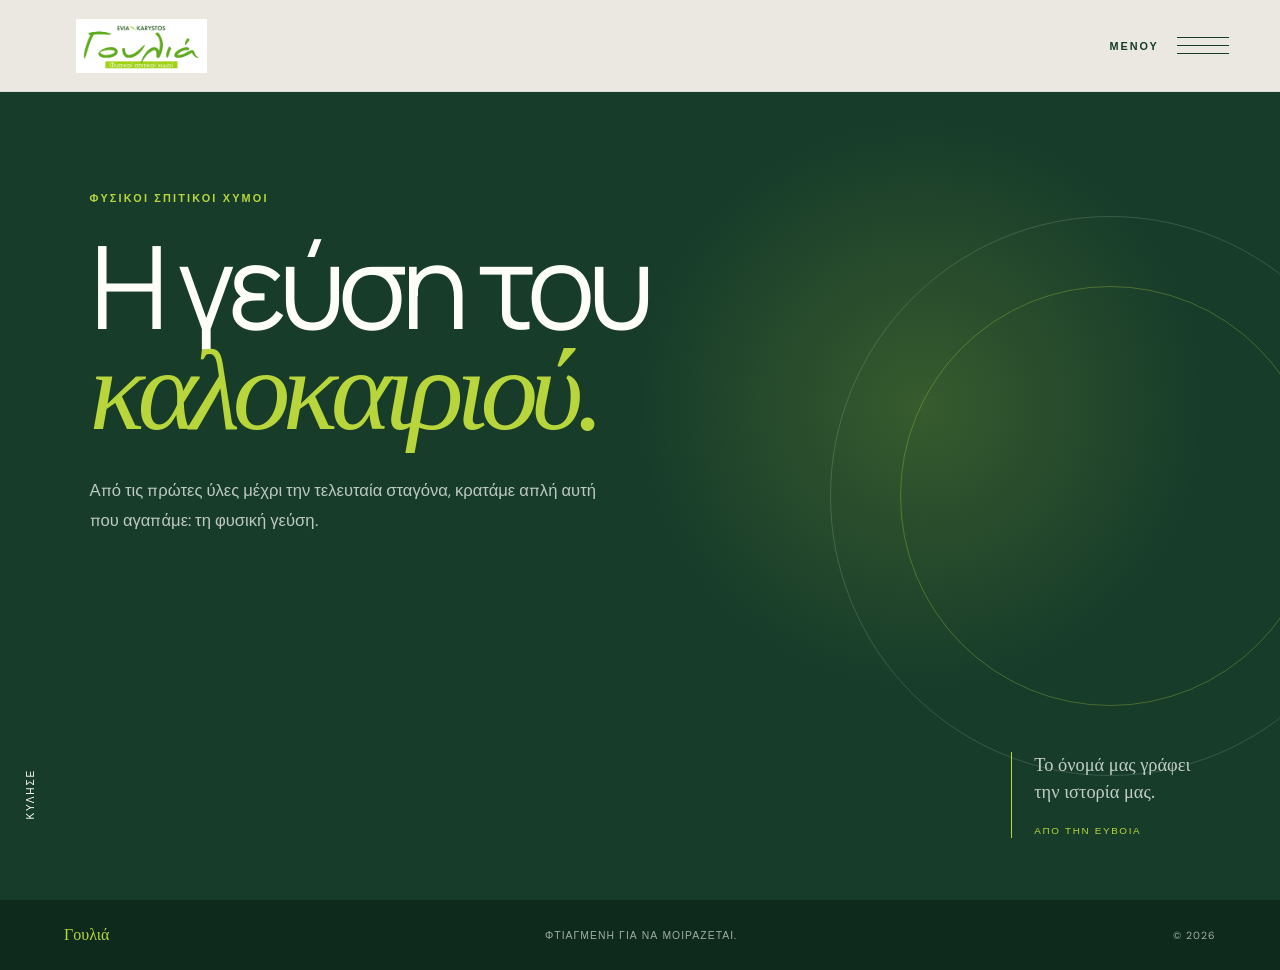
==== commit b4fc05aa: "Remove primary link styles and associated markup from homepage" ====
--- a/index.html
+++ b/index.html
@@ -53,7 +53,6 @@
         <p class="eyebrow light">Φυσικοί σπιτικοί χυμοί</p>
         <h1 id="homeTitle">Η γεύση του<br><em>καλοκαιριού.</em></h1>
         <p class="home-intro">Από τις πρώτες ύλες μέχρι την τελευταία σταγόνα, κρατάμε απλή αυτή που αγαπάμε: τη φυσική γεύση.</p>
-        <a class="primary-link" href="/locations"><span>Βρες μας κοντά σου</span><b aria-hidden="true">→</b></a>
       </div>
       <div class="home-note">
         <span>Το όνομά μας γράφει<br>την ιστορία μας.</span>
@@ -105,6 +104,16 @@
   </footer>
 
   <script>
+    // Restore the path saved by 404.html (direct load/refresh of a route like
+    // /products) before routing runs, so the correct view renders immediately.
+    (function restorePathFromNotFoundRedirect() {
+      const redirect = sessionStorage.redirect;
+      delete sessionStorage.redirect;
+      if (redirect && redirect !== location.href) {
+        history.replaceState(null, '', redirect);
+      }
+    })();
+
     const state = { locations: [], region: 'ALL', query: '' };
     const eviaOrder = ['ΧΑΛΚΙΔΑ', 'ΒΑΣΙΛΙΚΟ', 'ΕΡΕΤΡΙΑ', 'ΑΜΑΡΥΝΘΟΣ', 'ΑΛΙΒΕΡΙ', 'ΒΕΛΟΣ', 'ΚΟΡΑΣΙΔΑ', 'ΝΕΟΧΩΡΙ', 'ΚΑΛΑΜΟΣ', 'ΛΕΠΟΥΡΑ', 'ΑΓ. ΑΠΟΣΤΟΛΟΙ', 'ΜΕΣΟΧΩΡΙΑ', 'ΝΕΑ ΣΤΥΡΑ', 'ΠΑΝΩ ΣΤΥΡΑ', 'ΜΑΡΜΑΡΙ', 'ΚΑΡΥΣΤΟΣ', 'ΠΑΡΑΛΙΑ ΚΥΜΗΣ', 'ΜΑΛΕΤΙΑΝΟΙ', 'ΚΑΘΕΝΟΙ'];
     const regionOrder = ['ΕΥΒΟΙΑ', 'ΑΤΤΙΚΗ'];
--- a/style.css
+++ b/style.css
@@ -338,31 +338,6 @@
   max-width: 520px;
 }
 
-.primary-link {
-  align-items: center;
-  display: inline-flex;
-  font-size: .8rem;
-  font-weight: 500;
-  gap: 36px;
-  letter-spacing: .04em;
-  margin-top: 42px;
-  padding: 17px 22px;
-  text-decoration: none;
-  transition: background .2s ease, color .2s ease, gap .2s ease;
-}
-
-.primary-link {
-  background: var(--lime);
-  color: var(--green-dark);
-}
-
-.primary-link:hover,
-.primary-link:focus-visible {
-  background: var(--white);
-  gap: 48px;
-  outline: 0;
-}
-
 .home-orbit {
   border: 1px solid rgba(255, 255, 255, .15);
   border-radius: 50%;
